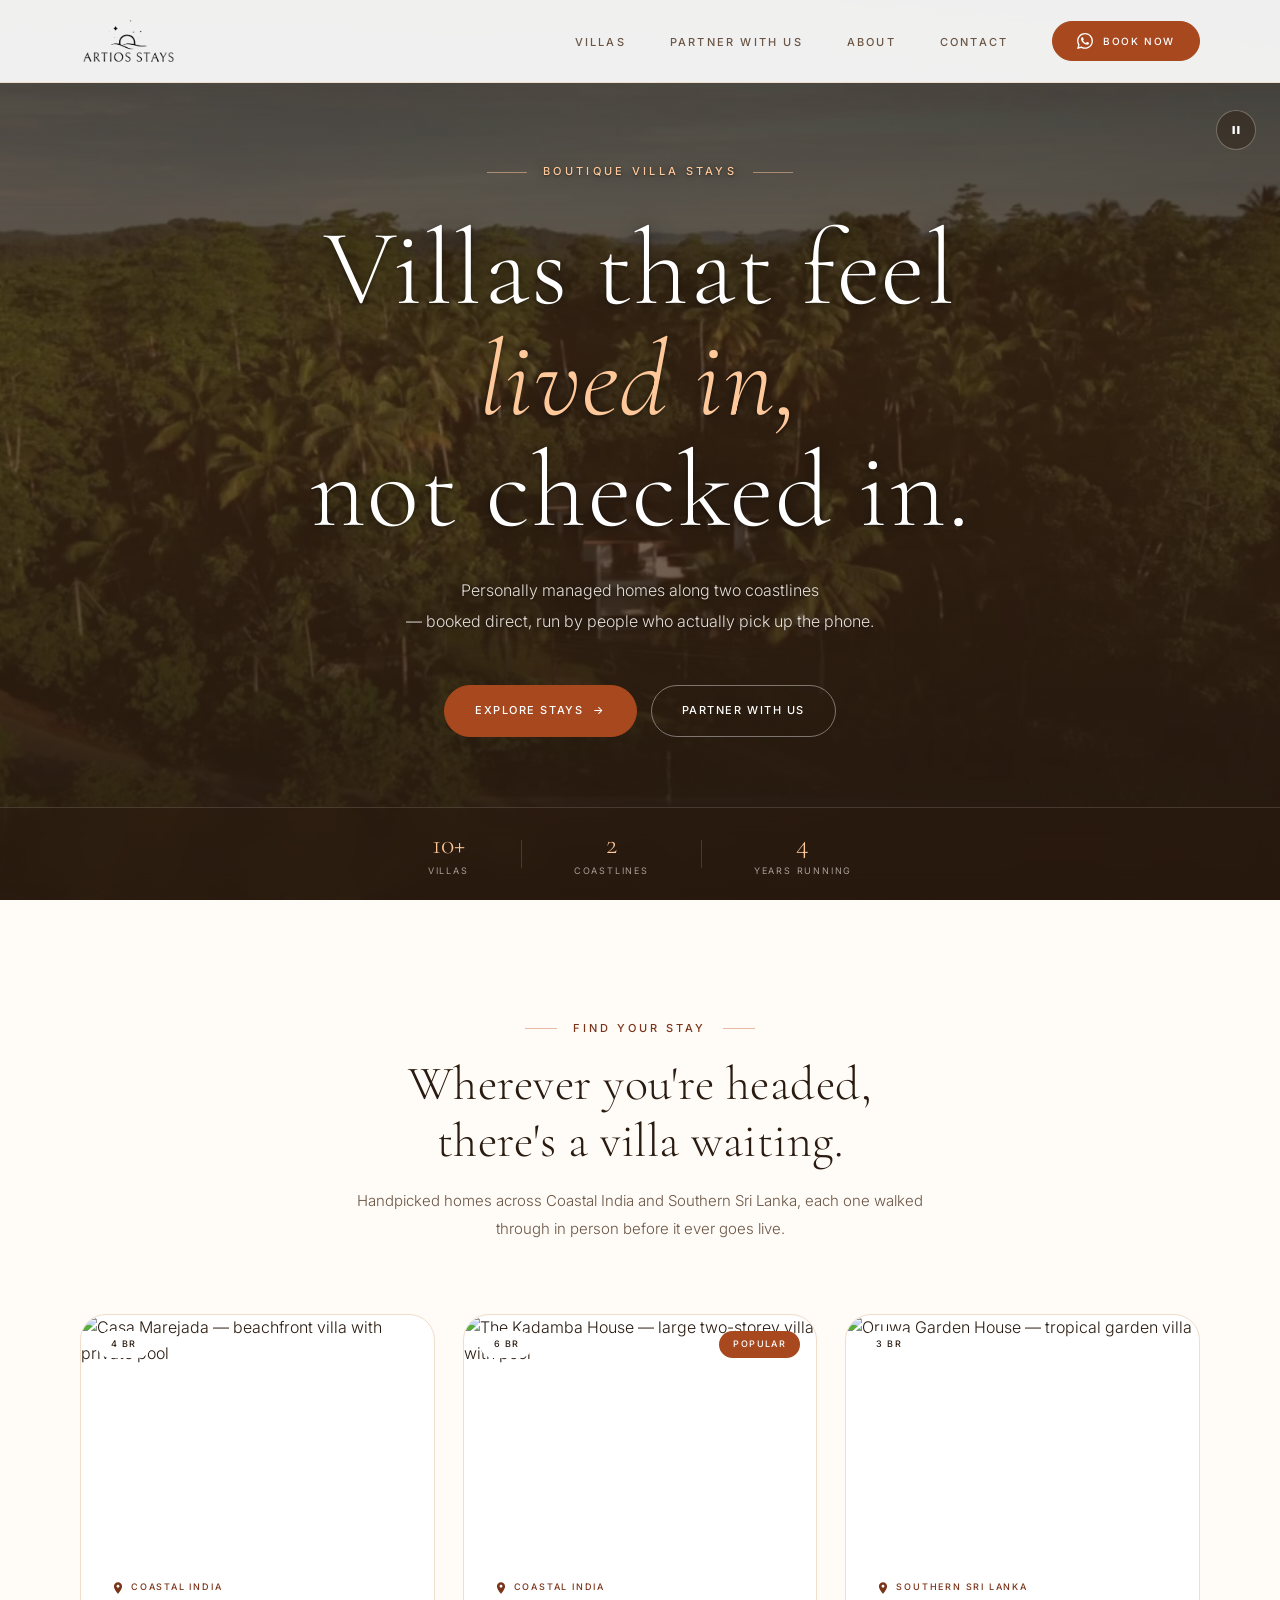
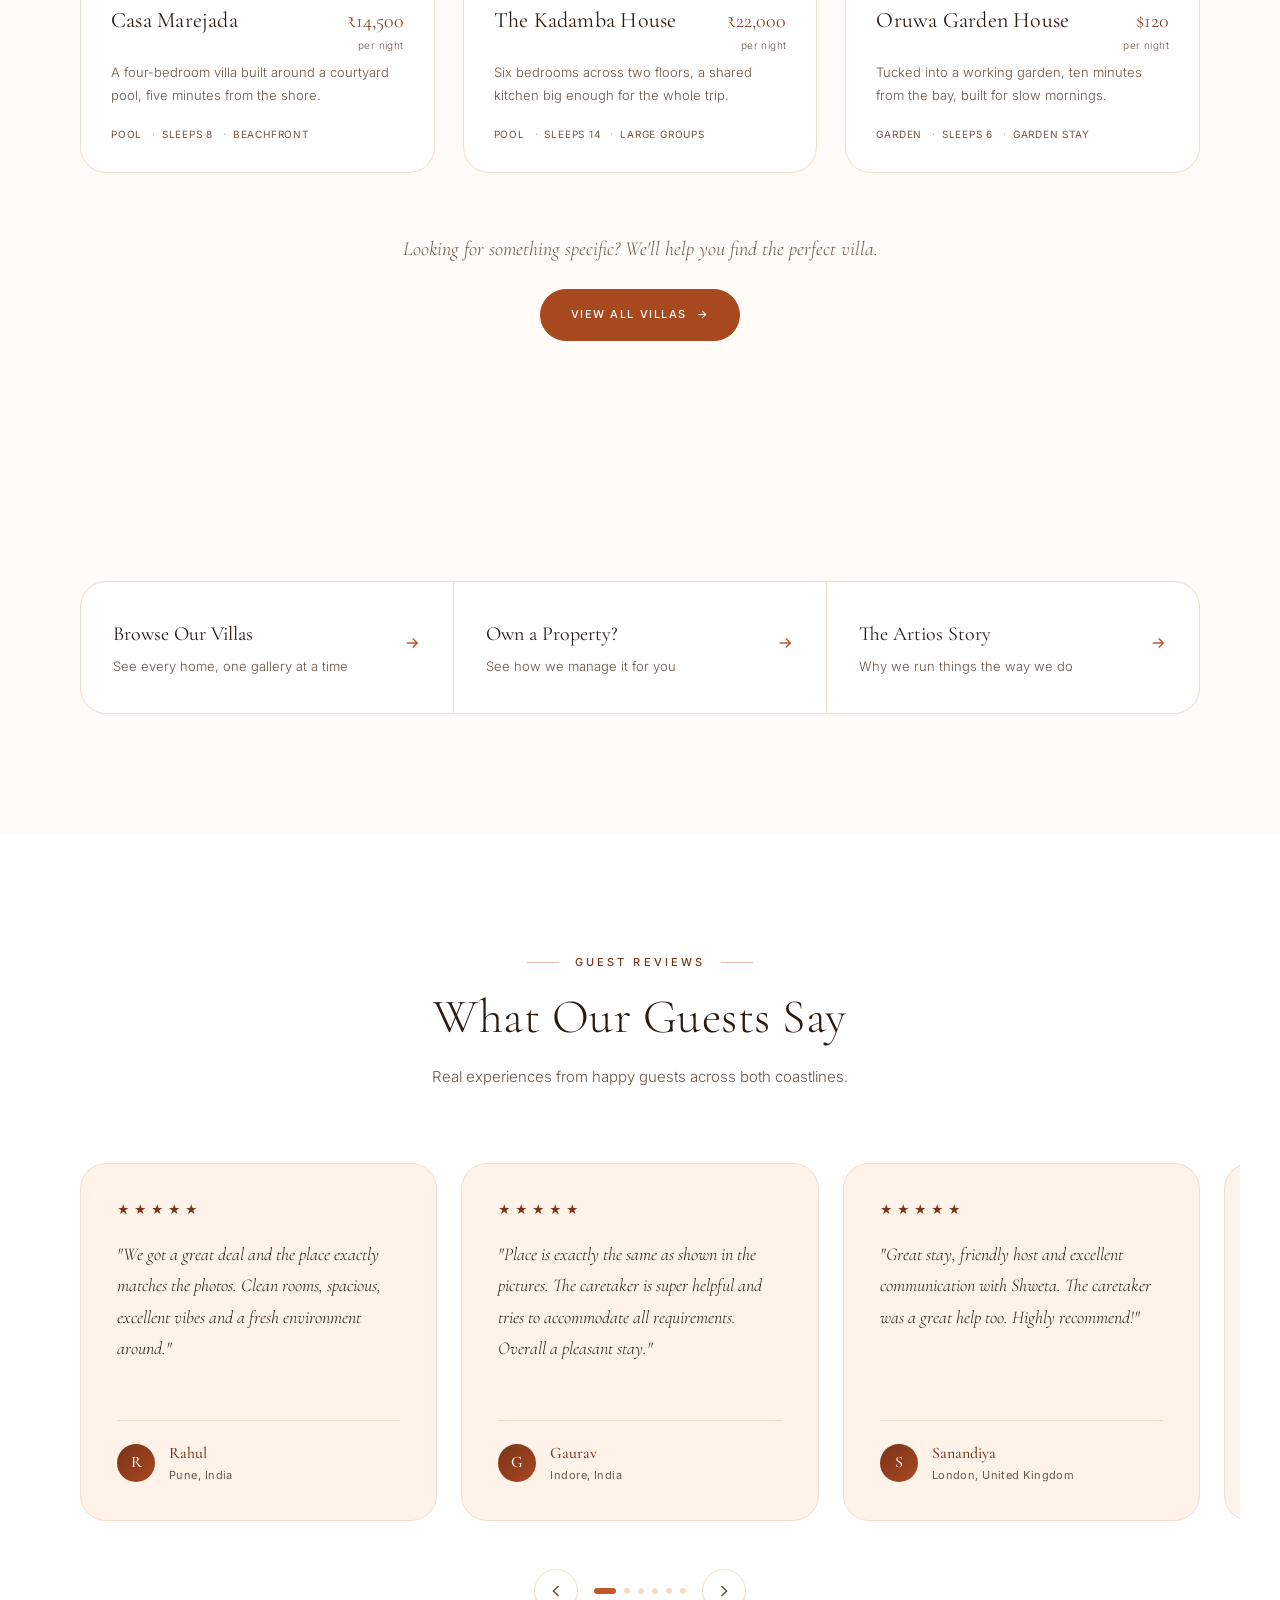
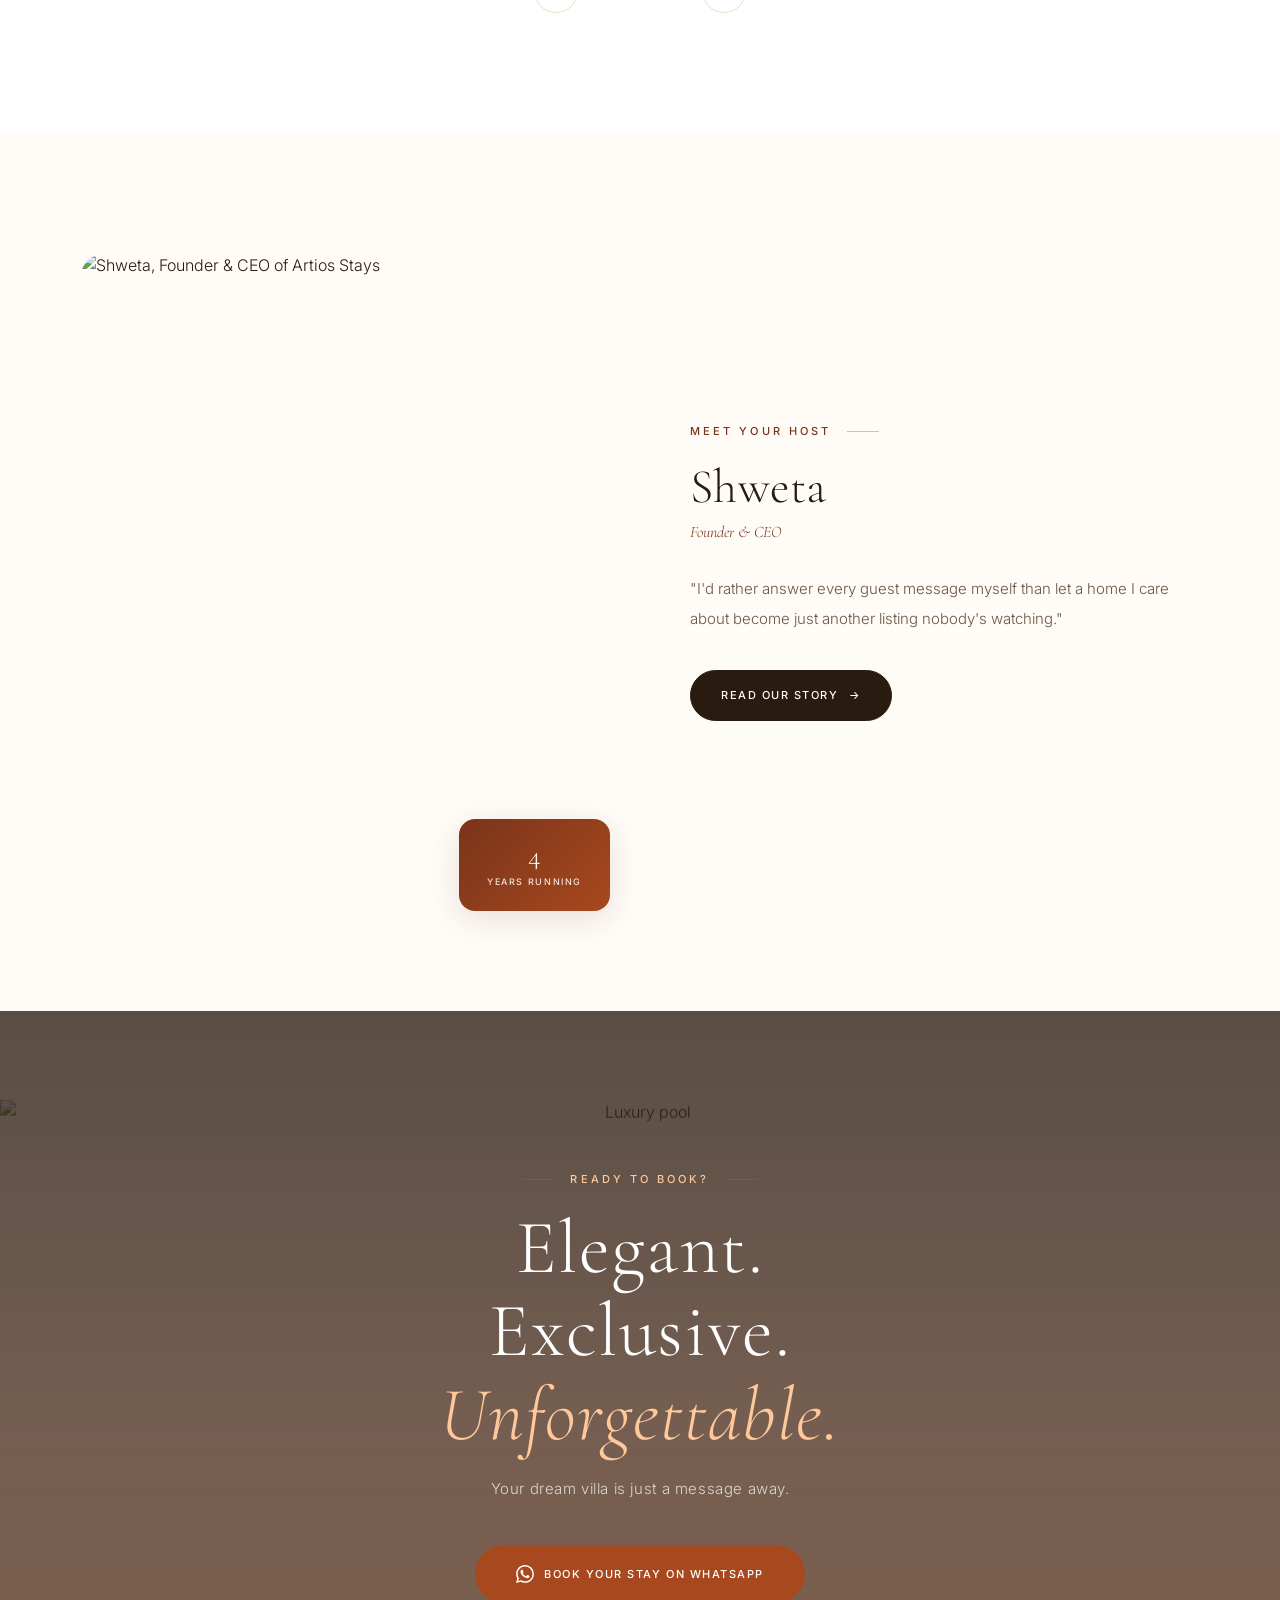
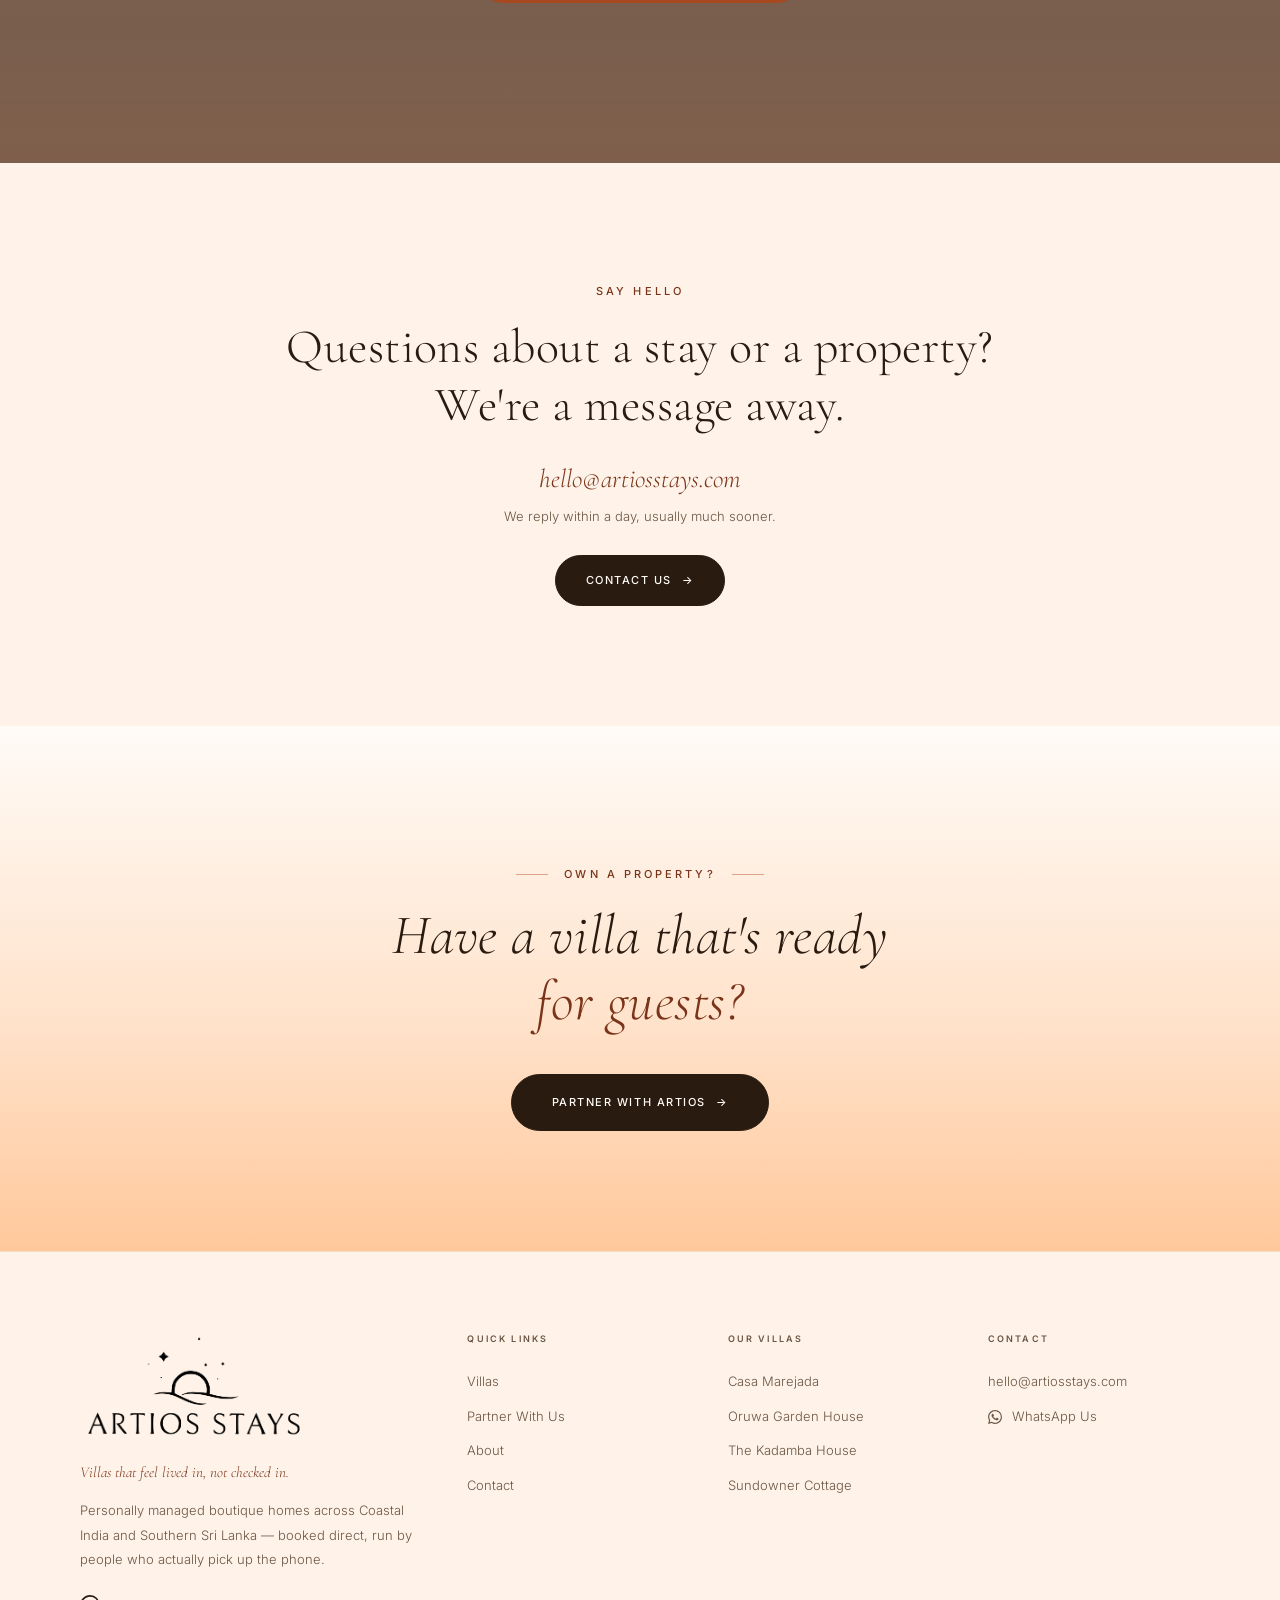
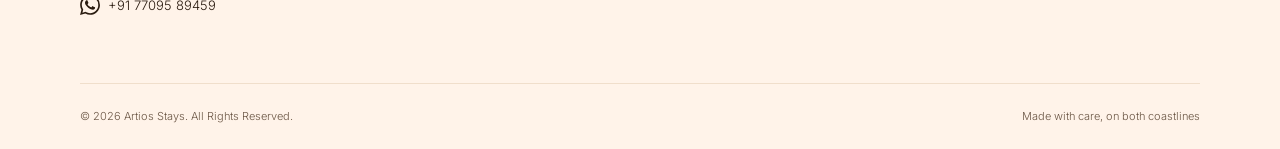
==== index.html @ 50e52c14 "Switch to white / pastel-orange light-mode theme - Full palette inversion: white/cream body, pastel-" ====
<!DOCTYPE html>
<html lang="en">
<head>
  <meta charset="UTF-8" />
  <meta name="viewport" content="width=device-width, initial-scale=1.0" />
  <title>Artios Stays — Boutique Villas Across Two Coastlines</title>
  <meta name="description" content="Villas that feel lived in, not checked in. Personally managed boutique homes across Coastal India and Southern Sri Lanka — booked direct, run by people who actually pick up the phone." />
  <meta property="og:title" content="Artios Stays — Boutique Villas Across Two Coastlines" />
  <meta property="og:description" content="Personally managed homes along two coastlines — booked direct, run by people who actually pick up the phone." />
  <meta property="og:image" content="https://images.unsplash.com/photo-1596178067639-5c6e68aea6dc?w=1200&q=80" />
  <link rel="preconnect" href="https://fonts.googleapis.com" />
  <link rel="preconnect" href="https://fonts.gstatic.com" crossorigin />
  <link href="https://fonts.googleapis.com/css2?family=Cormorant+Garamond:ital,wght@0,300;0,400;0,500;0,600;1,300;1,400;1,500;1,600&family=Inter:wght@300;400;500;600&display=swap" rel="stylesheet" />
  <link rel="stylesheet" href="css/style.css" />
</head>
<body>

  <!-- ── Navigation ── -->
  <nav class="nav" id="navbar">
    <div class="nav__container">
      <a href="index.html" class="nav__logo">
        <img src="images/logo-black.png" alt="Artios Stays" class="nav__logo-img" />
      </a>
      <ul class="nav__links" id="navLinks">
        <li><a href="villas.html" class="nav__link">Villas</a></li>
        <li><a href="partner-with-us.html" class="nav__link">Partner With Us</a></li>
        <li><a href="about.html" class="nav__link">About</a></li>
        <li><a href="contact.html" class="nav__link">Contact</a></li>
        <li>
          <a href="https://wa.me/917709589459" target="_blank" rel="noopener" class="btn btn--gold nav__cta">
            <svg width="16" height="16" viewBox="0 0 24 24" fill="currentColor"><path d="M17.472 14.382c-.297-.149-1.758-.867-2.03-.967-.273-.099-.471-.148-.67.15-.197.297-.767.966-.94 1.164-.173.199-.347.223-.644.075-.297-.15-1.255-.463-2.39-1.475-.883-.788-1.48-1.761-1.653-2.059-.173-.297-.018-.458.13-.606.134-.133.298-.347.446-.52.149-.174.198-.298.298-.497.099-.198.05-.371-.025-.52-.075-.149-.669-1.612-.916-2.207-.242-.579-.487-.5-.669-.51-.173-.008-.371-.01-.57-.01-.198 0-.52.074-.792.372-.272.297-1.04 1.016-1.04 2.479 0 1.462 1.065 2.875 1.213 3.074.149.198 2.096 3.2 5.077 4.487.709.306 1.262.489 1.694.625.712.227 1.36.195 1.871.118.571-.085 1.758-.719 2.006-1.413.248-.694.248-1.289.173-1.413-.074-.124-.272-.198-.57-.347m-5.421 7.403h-.004a9.87 9.87 0 01-5.031-1.378l-.361-.214-3.741.982.998-3.648-.235-.374a9.86 9.86 0 01-1.51-5.26c.001-5.45 4.436-9.884 9.888-9.884 2.64 0 5.122 1.03 6.988 2.898a9.825 9.825 0 012.893 6.994c-.003 5.45-4.437 9.884-9.885 9.884m8.413-18.297A11.815 11.815 0 0012.05 0C5.495 0 .16 5.335.157 11.892c0 2.096.547 4.142 1.588 5.945L.057 24l6.305-1.654a11.882 11.882 0 005.683 1.448h.005c6.554 0 11.89-5.335 11.893-11.893a11.821 11.821 0 00-3.48-8.413z"/></svg>
            Book Now
          </a>
        </li>
      </ul>
      <button class="nav__hamburger" id="hamburger" aria-label="Toggle menu">
        <span></span><span></span><span></span>
      </button>
    </div>
  </nav>

  <main>
  <!-- ── Hero ── -->
  <section class="hero" id="hero">
    <div class="hero__bg">
      <video class="hero__video" autoplay muted loop playsinline poster="images/hero-poster.jpg" aria-hidden="true">
        <source src="videos/hero-pool.mp4" type="video/mp4" />
      </video>
      <img src="images/hero-poster.jpg" alt="Aerial drone view of an Artios-managed villa nestled in tropical forest" class="hero__img" />
      <div class="hero__overlay"></div>
      <button class="hero__video-toggle" id="heroVideoToggle" type="button" aria-pressed="false" aria-label="Pause background video">
        <svg class="hero__video-toggle-icon hero__video-toggle-icon--pause" width="14" height="14" viewBox="0 0 24 24" fill="currentColor"><rect x="6" y="5" width="4" height="14" rx="1"/><rect x="14" y="5" width="4" height="14" rx="1"/></svg>
        <svg class="hero__video-toggle-icon hero__video-toggle-icon--play" width="14" height="14" viewBox="0 0 24 24" fill="currentColor"><path d="M8 5v14l11-7z"/></svg>
      </button>
    </div>
    <div class="hero__content">
      <p class="hero__eyebrow">Boutique Villa Stays</p>
      <h1 class="hero__title">Villas that feel <em>lived in,</em><br />not checked in.</h1>
      <p class="hero__subtitle">Personally managed homes along two coastlines<br class="desktop-only" /> — booked direct, run by people who actually pick up the phone.</p>
      <div class="hero__actions">
        <a href="villas.html" class="btn btn--gold">Explore Stays <span class="btn__arrow">→</span></a>
        <a href="partner-with-us.html" class="btn btn--outline-white">Partner With Us</a>
      </div>
    </div>
    <div class="hero__stats">
      <div class="hero__stat">
        <span class="hero__stat-num">10+</span>
        <span class="hero__stat-label">Villas</span>
      </div>
      <div class="hero__stat-divider"></div>
      <div class="hero__stat">
        <span class="hero__stat-num">2</span>
        <span class="hero__stat-label">Coastlines</span>
      </div>
      <div class="hero__stat-divider"></div>
      <div class="hero__stat">
        <span class="hero__stat-num">4</span>
        <span class="hero__stat-label">Years Running</span>
      </div>
    </div>
  </section>

  <!-- ── Find Your Stay ── -->
  <section class="section properties section--light" id="villas">
    <div class="container">
      <div class="section__header" data-animate>
        <p class="section__eyebrow">Find Your Stay</p>
        <h2 class="section__title">Wherever you're headed, there's a villa waiting.</h2>
        <p class="section__subtitle">Handpicked homes across Coastal India and Southern Sri Lanka, each one walked through in person before it ever goes live.</p>
      </div>
      <div class="properties__grid">

        <article class="property-card" data-animate>
          <div class="property-card__media">
            <img src="https://images.unsplash.com/photo-1596178067639-5c6e68aea6dc?w=800&q=80&auto=format" alt="Casa Marejada — beachfront villa with private pool" class="property-card__img" loading="lazy" />
            <div class="property-card__badge">4 BR</div>
            <div class="property-card__overlay">
              <a href="https://wa.me/917709589459?text=Hi%2C%20I'm%20interested%20in%20Casa%20Marejada" target="_blank" rel="noopener" class="btn btn--gold">Enquire Now</a>
            </div>
          </div>
          <div class="property-card__body">
            <div class="property-card__location">
              <svg width="14" height="14" viewBox="0 0 24 24" fill="currentColor"><path d="M12 2C8.13 2 5 5.13 5 9c0 5.25 7 13 7 13s7-7.75 7-13c0-3.87-3.13-7-7-7zm0 9.5c-1.38 0-2.5-1.12-2.5-2.5s1.12-2.5 2.5-2.5 2.5 1.12 2.5 2.5-1.12 2.5-2.5 2.5z"/></svg>
              Coastal India
            </div>
            <div class="property-card__top">
              <h3 class="property-card__name">Casa Marejada</h3>
              <div class="property-card__price">
                <span class="property-card__price-num">₹14,500</span>
                <span class="property-card__price-unit">per night</span>
              </div>
            </div>
            <p class="property-card__desc">A four-bedroom villa built around a courtyard pool, five minutes from the shore.</p>
            <div class="property-card__amenities">
              <span class="amenity">Pool</span>
              <span class="amenity">Sleeps 8</span>
              <span class="amenity">Beachfront</span>
            </div>
          </div>
        </article>

        <article class="property-card property-card--featured" data-animate data-delay="150">
          <div class="property-card__media">
            <img src="https://images.unsplash.com/photo-1760067537255-64d36262cb0a?w=800&q=80&auto=format" alt="The Kadamba House — large two-storey villa with pool" class="property-card__img" loading="lazy" />
            <div class="property-card__badge">6 BR</div>
            <div class="property-card__tag">Popular</div>
            <div class="property-card__overlay">
              <a href="https://wa.me/917709589459?text=Hi%2C%20I'm%20interested%20in%20The%20Kadamba%20House" target="_blank" rel="noopener" class="btn btn--gold">Enquire Now</a>
            </div>
          </div>
          <div class="property-card__body">
            <div class="property-card__location">
              <svg width="14" height="14" viewBox="0 0 24 24" fill="currentColor"><path d="M12 2C8.13 2 5 5.13 5 9c0 5.25 7 13 7 13s7-7.75 7-13c0-3.87-3.13-7-7-7zm0 9.5c-1.38 0-2.5-1.12-2.5-2.5s1.12-2.5 2.5-2.5 2.5 1.12 2.5 2.5-1.12 2.5-2.5 2.5z"/></svg>
              Coastal India
            </div>
            <div class="property-card__top">
              <h3 class="property-card__name">The Kadamba House</h3>
              <div class="property-card__price">
                <span class="property-card__price-num">₹22,000</span>
                <span class="property-card__price-unit">per night</span>
              </div>
            </div>
            <p class="property-card__desc">Six bedrooms across two floors, a shared kitchen big enough for the whole trip.</p>
            <div class="property-card__amenities">
              <span class="amenity">Pool</span>
              <span class="amenity">Sleeps 14</span>
              <span class="amenity">Large Groups</span>
            </div>
          </div>
        </article>

        <article class="property-card" data-animate data-delay="300">
          <div class="property-card__media">
            <img src="https://images.unsplash.com/photo-1722480419960-39017e2087a6?w=800&q=80&auto=format" alt="Oruwa Garden House — tropical garden villa" class="property-card__img" loading="lazy" />
            <div class="property-card__badge">3 BR</div>
            <div class="property-card__overlay">
              <a href="https://wa.me/917709589459?text=Hi%2C%20I'm%20interested%20in%20Oruwa%20Garden%20House" target="_blank" rel="noopener" class="btn btn--gold">Enquire Now</a>
            </div>
          </div>
          <div class="property-card__body">
            <div class="property-card__location">
              <svg width="14" height="14" viewBox="0 0 24 24" fill="currentColor"><path d="M12 2C8.13 2 5 5.13 5 9c0 5.25 7 13 7 13s7-7.75 7-13c0-3.87-3.13-7-7-7zm0 9.5c-1.38 0-2.5-1.12-2.5-2.5s1.12-2.5 2.5-2.5 2.5 1.12 2.5 2.5-1.12 2.5-2.5 2.5z"/></svg>
              Southern Sri Lanka
            </div>
            <div class="property-card__top">
              <h3 class="property-card__name">Oruwa Garden House</h3>
              <div class="property-card__price">
                <span class="property-card__price-num">$120</span>
                <span class="property-card__price-unit">per night</span>
              </div>
            </div>
            <p class="property-card__desc">Tucked into a working garden, ten minutes from the bay, built for slow mornings.</p>
            <div class="property-card__amenities">
              <span class="amenity">Garden</span>
              <span class="amenity">Sleeps 6</span>
              <span class="amenity">Garden Stay</span>
            </div>
          </div>
        </article>

      </div>
      <div class="properties__cta" data-animate>
        <p>Looking for something specific? We'll help you find the perfect villa.</p>
        <a href="villas.html" class="btn btn--gold">View All Villas <span class="btn__arrow">→</span></a>
      </div>
    </div>
  </section>

  <!-- ── Quick links ── -->
  <section class="section quicklinks">
    <div class="container">
      <div class="quicklinks__grid" data-stagger>
        <a href="villas.html" class="quicklink-card">
          <div>
            <div class="quicklink-card__title">Browse Our Villas</div>
            <div class="quicklink-card__desc">See every home, one gallery at a time</div>
          </div>
          <span class="quicklink-card__arrow">
            <svg width="18" height="18" viewBox="0 0 24 24" fill="none" stroke="currentColor" stroke-width="2"><path d="M5 12h14M13 6l6 6-6 6"/></svg>
          </span>
        </a>
        <a href="partner-with-us.html" class="quicklink-card">
          <div>
            <div class="quicklink-card__title">Own a Property?</div>
            <div class="quicklink-card__desc">See how we manage it for you</div>
          </div>
          <span class="quicklink-card__arrow">
            <svg width="18" height="18" viewBox="0 0 24 24" fill="none" stroke="currentColor" stroke-width="2"><path d="M5 12h14M13 6l6 6-6 6"/></svg>
          </span>
        </a>
        <a href="about.html" class="quicklink-card">
          <div>
            <div class="quicklink-card__title">The Artios Story</div>
            <div class="quicklink-card__desc">Why we run things the way we do</div>
          </div>
          <span class="quicklink-card__arrow">
            <svg width="18" height="18" viewBox="0 0 24 24" fill="none" stroke="currentColor" stroke-width="2"><path d="M5 12h14M13 6l6 6-6 6"/></svg>
          </span>
        </a>
      </div>
    </div>
  </section>

  <!-- ── Testimonials ── -->
  <section class="section testimonials" id="testimonials">
    <div class="container">
      <div class="section__header" data-animate>
        <p class="section__eyebrow">Guest Reviews</p>
        <h2 class="section__title">What Our Guests Say</h2>
        <p class="section__subtitle">Real experiences from happy guests across both coastlines.</p>
      </div>
      <div class="testimonials__track-wrapper">
        <div class="testimonials__track" id="testimonialTrack">

          <div class="testimonial-card">
            <div class="testimonial-card__stars">★★★★★</div>
            <blockquote class="testimonial-card__quote">"We got a great deal and the place exactly matches the photos. Clean rooms, spacious, excellent vibes and a fresh environment around."</blockquote>
            <div class="testimonial-card__author">
              <div class="testimonial-card__avatar">R</div>
              <div>
                <div class="testimonial-card__name">Rahul</div>
                <div class="testimonial-card__location">Pune, India</div>
              </div>
            </div>
          </div>

          <div class="testimonial-card">
            <div class="testimonial-card__stars">★★★★★</div>
            <blockquote class="testimonial-card__quote">"Place is exactly the same as shown in the pictures. The caretaker is super helpful and tries to accommodate all requirements. Overall a pleasant stay."</blockquote>
            <div class="testimonial-card__author">
              <div class="testimonial-card__avatar">G</div>
              <div>
                <div class="testimonial-card__name">Gaurav</div>
                <div class="testimonial-card__location">Indore, India</div>
              </div>
            </div>
          </div>

          <div class="testimonial-card">
            <div class="testimonial-card__stars">★★★★★</div>
            <blockquote class="testimonial-card__quote">"Great stay, friendly host and excellent communication with Shweta. The caretaker was a great help too. Highly recommend!"</blockquote>
            <div class="testimonial-card__author">
              <div class="testimonial-card__avatar">S</div>
              <div>
                <div class="testimonial-card__name">Sanandiya</div>
                <div class="testimonial-card__location">London, United Kingdom</div>
              </div>
            </div>
          </div>

          <div class="testimonial-card">
            <div class="testimonial-card__stars">★★★★★</div>
            <blockquote class="testimonial-card__quote">"Beautiful property with lovely local vibes and colours. Would definitely recommend for someone wanting to relax near the coast."</blockquote>
            <div class="testimonial-card__author">
              <div class="testimonial-card__avatar">R</div>
              <div>
                <div class="testimonial-card__name">Rishit</div>
                <div class="testimonial-card__location">Mumbai, India</div>
              </div>
            </div>
          </div>

          <div class="testimonial-card">
            <div class="testimonial-card__stars">★★★★★</div>
            <blockquote class="testimonial-card__quote">"Had a great stay at the villa — well maintained, easy check-in. The team was amazing, always ready to help and constantly checked if we needed anything. Would love to visit again!"</blockquote>
            <div class="testimonial-card__author">
              <div class="testimonial-card__avatar">S</div>
              <div>
                <div class="testimonial-card__name">Sarveshmurthy</div>
                <div class="testimonial-card__location">Hyderabad, India</div>
              </div>
            </div>
          </div>

          <div class="testimonial-card">
            <div class="testimonial-card__stars">★★★★★</div>
            <blockquote class="testimonial-card__quote">"The place was really good — having a private pool is amazing. The rooms are nice and cozy. Really enjoyed the stay overall."</blockquote>
            <div class="testimonial-card__author">
              <div class="testimonial-card__avatar">C</div>
              <div>
                <div class="testimonial-card__name">Chaitanya</div>
                <div class="testimonial-card__location">Bangalore, India</div>
              </div>
            </div>
          </div>

          <div class="testimonial-card">
            <div class="testimonial-card__stars">★★★★★</div>
            <blockquote class="testimonial-card__quote">"Peaceful stay at a really great location. The villa was clean, well-appointed and the team was very responsive throughout."</blockquote>
            <div class="testimonial-card__author">
              <div class="testimonial-card__avatar">P</div>
              <div>
                <div class="testimonial-card__name">Prajakta</div>
                <div class="testimonial-card__location">Delhi, India</div>
              </div>
            </div>
          </div>

          <div class="testimonial-card">
            <div class="testimonial-card__stars">★★★★★</div>
            <blockquote class="testimonial-card__quote">"Great place! Exactly as described. The host was responsive and the property was immaculate. Truly a wonderful stay."</blockquote>
            <div class="testimonial-card__author">
              <div class="testimonial-card__avatar">S</div>
              <div>
                <div class="testimonial-card__name">Shubham</div>
                <div class="testimonial-card__location">Delhi, India</div>
              </div>
            </div>
          </div>

        </div>
      </div>
      <div class="testimonials__controls">
        <button class="testimonials__btn" id="prevBtn" aria-label="Previous">
          <svg width="20" height="20" viewBox="0 0 24 24" fill="none" stroke="currentColor" stroke-width="2"><path d="M15 18l-6-6 6-6"/></svg>
        </button>
        <div class="testimonials__dots" id="testimonialDots"></div>
        <button class="testimonials__btn" id="nextBtn" aria-label="Next">
          <svg width="20" height="20" viewBox="0 0 24 24" fill="none" stroke="currentColor" stroke-width="2"><path d="M9 18l6-6-6-6"/></svg>
        </button>
      </div>
    </div>
  </section>

  <!-- ── Host teaser ── -->
  <section class="section host section--light" id="host">
    <div class="container">
      <div class="host__grid">
        <div class="host__image-wrap" data-animate>
          <div class="host__image-frame">
            <img src="https://images.unsplash.com/photo-1580489944761-15a19d654956?w=600&q=80&auto=format" alt="Shweta, Founder & CEO of Artios Stays" class="host__image" loading="lazy" />
          </div>
          <div class="host__badge">
            <span class="host__badge-num">4</span>
            <span class="host__badge-text">Years Running</span>
          </div>
        </div>
        <div class="host__content" data-animate data-delay="200">
          <p class="section__eyebrow">Meet Your Host</p>
          <h2 class="section__title">Shweta</h2>
          <p class="host__role">Founder &amp; CEO</p>
          <p class="host__bio">"I'd rather answer every guest message myself than let a home I care about become just another listing nobody's watching."</p>
          <a href="about.html" class="btn btn--dark">Read Our Story <span class="btn__arrow">→</span></a>
        </div>
      </div>
    </div>
  </section>

  <!-- ── CTA Banner ── -->
  <section class="cta-banner">
    <div class="cta-banner__bg">
      <img src="https://images.unsplash.com/photo-1520250497591-112f2f40a3f4?w=1920&q=80&auto=format" alt="Luxury pool" class="cta-banner__img" loading="lazy" />
      <div class="cta-banner__overlay"></div>
    </div>
    <div class="cta-banner__content">
      <p class="section__eyebrow">Ready to Book?</p>
      <h2 class="cta-banner__title">Elegant. Exclusive.<br /><em>Unforgettable.</em></h2>
      <p class="cta-banner__subtitle">Your dream villa is just a message away.</p>
      <a href="https://wa.me/917709589459" target="_blank" rel="noopener" class="btn btn--gold btn--lg">
        <svg width="18" height="18" viewBox="0 0 24 24" fill="currentColor"><path d="M17.472 14.382c-.297-.149-1.758-.867-2.03-.967-.273-.099-.471-.148-.67.15-.197.297-.767.966-.94 1.164-.173.199-.347.223-.644.075-.297-.15-1.255-.463-2.39-1.475-.883-.788-1.48-1.761-1.653-2.059-.173-.297-.018-.458.13-.606.134-.133.298-.347.446-.52.149-.174.198-.298.298-.497.099-.198.05-.371-.025-.52-.075-.149-.669-1.612-.916-2.207-.242-.579-.487-.5-.669-.51-.173-.008-.371-.01-.57-.01-.198 0-.52.074-.792.372-.272.297-1.04 1.016-1.04 2.479 0 1.462 1.065 2.875 1.213 3.074.149.198 2.096 3.2 5.077 4.487.709.306 1.262.489 1.694.625.712.227 1.36.195 1.871.118.571-.085 1.758-.719 2.006-1.413.248-.694.248-1.289.173-1.413-.074-.124-.272-.198-.57-.347m-5.421 7.403h-.004a9.87 9.87 0 01-5.031-1.378l-.361-.214-3.741.982.998-3.648-.235-.374a9.86 9.86 0 01-1.51-5.26c.001-5.45 4.436-9.884 9.888-9.884 2.64 0 5.122 1.03 6.988 2.898a9.825 9.825 0 012.893 6.994c-.003 5.45-4.437 9.884-9.885 9.884m8.413-18.297A11.815 11.815 0 0012.05 0C5.495 0 .16 5.335.157 11.892c0 2.096.547 4.142 1.588 5.945L.057 24l6.305-1.654a11.882 11.882 0 005.683 1.448h.005c6.554 0 11.89-5.335 11.893-11.893a11.821 11.821 0 00-3.48-8.413z"/></svg>
        Book Your Stay on WhatsApp
      </a>
    </div>
  </section>

  <!-- ── Say Hello ── -->
  <section class="section say-hello section--light">
    <div class="container">
      <p class="section__eyebrow">Say Hello</p>
      <h2 class="section__title">Questions about a stay or a property?<br />We're a message away.</h2>
      <a href="mailto:hello@artiosstays.com" class="say-hello__email">hello@artiosstays.com</a>
      <p class="say-hello__note">We reply within a day, usually much sooner.</p>
      <a href="contact.html" class="btn btn--dark">Contact Us <span class="btn__arrow">→</span></a>
    </div>
  </section>

  <!-- ── Partner CTA ── -->
  <section class="cta-gradient">
    <div class="cta-gradient__content">
      <p class="section__eyebrow">Own a Property?</p>
      <h2 class="cta-gradient__title">Have a villa that's ready<br /><em>for guests?</em></h2>
      <a href="partner-with-us.html" class="btn btn--dark btn--lg">Partner with Artios <span class="btn__arrow">→</span></a>
    </div>
  </section>
  </main>

  <!-- ── Footer ── -->
  <footer class="footer">
    <div class="container">
      <div class="footer__grid">
        <div class="footer__brand">
          <div class="footer__logo">
            <img src="images/logo-black.png" alt="Artios Stays" class="footer__logo-img" />
          </div>
          <p class="footer__tagline">Villas that feel lived in, not checked in.</p>
          <p class="footer__desc">Personally managed boutique homes across Coastal India and Southern Sri Lanka — booked direct, run by people who actually pick up the phone.</p>
          <a href="https://wa.me/917709589459" target="_blank" rel="noopener" class="footer__whatsapp">
            <svg width="20" height="20" viewBox="0 0 24 24" fill="currentColor"><path d="M17.472 14.382c-.297-.149-1.758-.867-2.03-.967-.273-.099-.471-.148-.67.15-.197.297-.767.966-.94 1.164-.173.199-.347.223-.644.075-.297-.15-1.255-.463-2.39-1.475-.883-.788-1.48-1.761-1.653-2.059-.173-.297-.018-.458.13-.606.134-.133.298-.347.446-.52.149-.174.198-.298.298-.497.099-.198.05-.371-.025-.52-.075-.149-.669-1.612-.916-2.207-.242-.579-.487-.5-.669-.51-.173-.008-.371-.01-.57-.01-.198 0-.52.074-.792.372-.272.297-1.04 1.016-1.04 2.479 0 1.462 1.065 2.875 1.213 3.074.149.198 2.096 3.2 5.077 4.487.709.306 1.262.489 1.694.625.712.227 1.36.195 1.871.118.571-.085 1.758-.719 2.006-1.413.248-.694.248-1.289.173-1.413-.074-.124-.272-.198-.57-.347m-5.421 7.403h-.004a9.87 9.87 0 01-5.031-1.378l-.361-.214-3.741.982.998-3.648-.235-.374a9.86 9.86 0 01-1.51-5.26c.001-5.45 4.436-9.884 9.888-9.884 2.64 0 5.122 1.03 6.988 2.898a9.825 9.825 0 012.893 6.994c-.003 5.45-4.437 9.884-9.885 9.884m8.413-18.297A11.815 11.815 0 0012.05 0C5.495 0 .16 5.335.157 11.892c0 2.096.547 4.142 1.588 5.945L.057 24l6.305-1.654a11.882 11.882 0 005.683 1.448h.005c6.554 0 11.89-5.335 11.893-11.893a11.821 11.821 0 00-3.48-8.413z"/></svg>
            +91 77095 89459
          </a>
        </div>
        <div class="footer__col">
          <h3 class="footer__heading">Quick Links</h3>
          <ul class="footer__links">
            <li><a href="villas.html">Villas</a></li>
            <li><a href="partner-with-us.html">Partner With Us</a></li>
            <li><a href="about.html">About</a></li>
            <li><a href="contact.html">Contact</a></li>
          </ul>
        </div>
        <div class="footer__col">
          <h3 class="footer__heading">Our Villas</h3>
          <ul class="footer__links">
            <li><a href="https://wa.me/917709589459?text=Casa%20Marejada%20enquiry" target="_blank" rel="noopener">Casa Marejada</a></li>
            <li><a href="https://wa.me/917709589459?text=Oruwa%20Garden%20House%20enquiry" target="_blank" rel="noopener">Oruwa Garden House</a></li>
            <li><a href="https://wa.me/917709589459?text=The%20Kadamba%20House%20enquiry" target="_blank" rel="noopener">The Kadamba House</a></li>
            <li><a href="https://wa.me/917709589459?text=Sundowner%20Cottage%20enquiry" target="_blank" rel="noopener">Sundowner Cottage</a></li>
          </ul>
        </div>
        <div class="footer__col">
          <h3 class="footer__heading">Contact</h3>
          <ul class="footer__links">
            <li><a href="mailto:hello@artiosstays.com">hello@artiosstays.com</a></li>
            <li>
              <a href="https://wa.me/917709589459" target="_blank" rel="noopener">
                <svg width="14" height="14" viewBox="0 0 24 24" fill="currentColor" style="vertical-align:middle;margin-right:6px"><path d="M17.472 14.382c-.297-.149-1.758-.867-2.03-.967-.273-.099-.471-.148-.67.15-.197.297-.767.966-.94 1.164-.173.199-.347.223-.644.075-.297-.15-1.255-.463-2.39-1.475-.883-.788-1.48-1.761-1.653-2.059-.173-.297-.018-.458.13-.606.134-.133.298-.347.446-.52.149-.174.198-.298.298-.497.099-.198.05-.371-.025-.52-.075-.149-.669-1.612-.916-2.207-.242-.579-.487-.5-.669-.51-.173-.008-.371-.01-.57-.01-.198 0-.52.074-.792.372-.272.297-1.04 1.016-1.04 2.479 0 1.462 1.065 2.875 1.213 3.074.149.198 2.096 3.2 5.077 4.487.709.306 1.262.489 1.694.625.712.227 1.36.195 1.871.118.571-.085 1.758-.719 2.006-1.413.248-.694.248-1.289.173-1.413-.074-.124-.272-.198-.57-.347m-5.421 7.403h-.004a9.87 9.87 0 01-5.031-1.378l-.361-.214-3.741.982.998-3.648-.235-.374a9.86 9.86 0 01-1.51-5.26c.001-5.45 4.436-9.884 9.888-9.884 2.64 0 5.122 1.03 6.988 2.898a9.825 9.825 0 012.893 6.994c-.003 5.45-4.437 9.884-9.885 9.884m8.413-18.297A11.815 11.815 0 0012.05 0C5.495 0 .16 5.335.157 11.892c0 2.096.547 4.142 1.588 5.945L.057 24l6.305-1.654a11.882 11.882 0 005.683 1.448h.005c6.554 0 11.89-5.335 11.893-11.893a11.821 11.821 0 00-3.48-8.413z"/></svg>
                WhatsApp Us
              </a>
            </li>
          </ul>
        </div>
      </div>
      <div class="footer__bottom">
        <p>&copy; 2026 Artios Stays. All Rights Reserved.</p>
        <p>Made with care, on both coastlines</p>
      </div>
    </div>
  </footer>

  <script src="js/main.js"></script>
</body>
</html>
---- css/style.css ----
/* ─────────────────────────────────────────
   Artios Stays — Stylesheet
   White / pastel-orange, light-mode palette.
   ───────────────────────────────────────── */

/* ── Tokens ── */
:root {
  /* Core palette — white body, pastel-orange accents, warm-brown text.
     Photo/video heroes (.hero, .cta-banner, .page-hero) are the one
     deliberate exception: they keep a dark scrim over the image for text
     legibility, same as almost every light-mode site with a photo hero. */
  --black:        #2A1B10;
  --dark-2:       #3A2818;
  --dark-3:       #4A3524;
  --terracotta:       #C1592E;
  --terracotta-light: #E0885A;
  --terracotta-deep:  #7A3419;
  --terracotta-pale:  #FFE3CC;
  /* Accessible solid-fill orange: white text at 4.5:1+ against this, unlike
     --terracotta (4.43:1, fails AA) or --terracotta-light (fails outright).
     Used for solid button backgrounds and as the gradient's light-end stop
     so white/cream text and icons stay compliant everywhere the gradient
     is used as a background. */
  --terracotta-mid:   #A8481F;
  --cream:        #FFFBF7;
  --cream-2:      #FFF3E9;
  --peach:        #F0C9A6;
  --pastel:       #FFC89B;
  --white:        #FFFFFF;

  --text-on-dark:       #FFF8F2;
  --text-on-dark-mid:   rgba(255,248,242,.62);
  --text-on-dark-light: rgba(255,248,242,.4);
  --text-on-dark-faint: rgba(255,248,242,.16);

  --text-on-light:      #2A1B10;
  --text-on-light-mid:  #6B5645;
  --text-on-light-light:#9C8570;

  --border-dark:  rgba(255,248,242,.14);
  --border-light: #F0DECB;

  --gradient-terracotta: linear-gradient(135deg, var(--terracotta-deep) 0%, var(--terracotta-mid) 100%);
  /* Soft pastel band — verified: dark --text-on-light stays 11:1+ against
     both ends, so full-bleed banners (stat band, benefits) can use this
     with dark text instead of the old deep-orange-with-white-text look. */
  --gradient-pastel: linear-gradient(135deg, var(--terracotta-pale) 0%, var(--pastel) 100%);
  --gradient-cta: linear-gradient(180deg, var(--cream) 0%, var(--terracotta-pale) 55%, var(--pastel) 100%);

  --font-serif: 'Cormorant Garamond', Georgia, 'Times New Roman', serif;
  --font-sans:  'Inter', system-ui, -apple-system, sans-serif;

  --shadow-sm:  0 1px 8px rgba(60,35,15,.08);
  --shadow-md:  0 8px 30px rgba(60,35,15,.12);
  --shadow-lg:  0 20px 60px rgba(60,35,15,.18);

  --radius-pill: 999px;
  --radius-card: 26px;
  --radius-card-sm: 16px;

  --transition: 0.4s cubic-bezier(0.4, 0, 0.2, 1);
}

/* ── Reset ── */
*, *::before, *::after { box-sizing: border-box; margin: 0; padding: 0; }
html { scroll-behavior: smooth; }
body {
  font-family: var(--font-sans);
  background: var(--white);
  color: var(--text-on-light);
  line-height: 1.6;
  font-weight: 300;
  -webkit-font-smoothing: antialiased;
}
img { display: block; max-width: 100%; height: auto; }
a { color: inherit; text-decoration: none; }
ul { list-style: none; }
button { cursor: pointer; border: none; background: none; font-family: inherit; }

/* ── Scroll Progress ── */
.scroll-progress {
  position: fixed;
  top: 0; left: 0;
  height: 2px;
  background: var(--gradient-terracotta);
  width: 0%;
  z-index: 200;
  pointer-events: none;
}

/* ── Layout ── */
.container {
  max-width: 1200px;
  margin: 0 auto;
  padding: 0 40px;
}
.section { padding: 120px 0; }
.section--light { background: var(--cream); color: var(--text-on-light); }
.section__header {
  text-align: center;
  max-width: 580px;
  margin: 0 auto 72px;
}

/* ── Eyebrow — light-mode default (most of the site); .section--on-dark
   overrides it back for the photo-hero exceptions (hero/cta-banner). ── */
.section__eyebrow {
  font-family: var(--font-sans);
  font-size: 11px;
  font-weight: 500;
  letter-spacing: 0.28em;
  text-transform: uppercase;
  color: var(--terracotta-deep);
  margin-bottom: 18px;
  display: flex;
  align-items: center;
  justify-content: center;
  gap: 16px;
}
.section__eyebrow::before,
.section__eyebrow::after {
  content: '';
  display: block;
  width: 32px;
  height: 1px;
  background: var(--terracotta);
  opacity: .4;
  flex-shrink: 0;
  transform: scaleX(0);
  transform-origin: center;
  transition: transform 0.65s cubic-bezier(0.4, 0, 0.2, 1) 0.35s;
}
[data-animate].visible .section__eyebrow::before,
[data-animate].visible .section__eyebrow::after {
  transform: scaleX(1);
}
.cta-banner .section__eyebrow::before,
.cta-banner .section__eyebrow::after,
.cta-gradient .section__eyebrow::before,
.cta-gradient .section__eyebrow::after {
  transform: scaleX(1);
  transition: none;
}

/* ── Section headings — light-mode default ── */
.section__title {
  font-family: var(--font-serif);
  font-size: clamp(30px, 3.8vw, 48px);
  font-weight: 300;
  line-height: 1.2;
  letter-spacing: 0.01em;
  color: var(--text-on-light);
  margin-bottom: 16px;
}
.section__title em {
  font-style: italic;
  font-weight: 300;
  color: var(--terracotta);
}
.section__subtitle {
  font-size: 15px;
  font-weight: 300;
  color: var(--text-on-light-mid);
  line-height: 1.85;
}
.desktop-only { display: inline; }

/* Visually hidden but still readable by screen readers/assistive tech —
   used where a heading needs to exist for correct document structure
   (no skipped levels) without adding a redundant visible line of copy. */
.sr-only {
  position: absolute;
  width: 1px; height: 1px;
  padding: 0; margin: -1px;
  overflow: hidden;
  clip: rect(0, 0, 0, 0);
  white-space: nowrap;
  border: 0;
}

/* ── Buttons (pill) ── */
.btn {
  display: inline-flex;
  align-items: center;
  gap: 10px;
  padding: 16px 30px;
  font-family: var(--font-sans);
  font-size: 11px;
  font-weight: 500;
  letter-spacing: 0.14em;
  text-transform: uppercase;
  transition: background var(--transition), color var(--transition),
              border-color var(--transition), transform 0.15s ease, box-shadow var(--transition);
  white-space: nowrap;
  border-radius: var(--radius-pill);
  position: relative;
  overflow: hidden;
}
.btn:active { transform: scale(0.97); }
.btn__arrow { transition: transform var(--transition); }
.btn:hover .btn__arrow { transform: translateX(3px); }

.btn--dark {
  background: var(--black);
  color: var(--cream);
  border: 1px solid var(--black);
}
.btn--dark:hover {
  background: var(--dark-3);
  box-shadow: var(--shadow-md);
}
.btn--gold {
  background: var(--terracotta-mid);
  color: var(--white);
  border: 1px solid var(--terracotta-mid);
}
.btn--gold:hover {
  background: var(--terracotta-deep);
  border-color: var(--terracotta-deep);
  box-shadow: var(--shadow-md);
}
.btn--outline-white {
  background: transparent;
  color: var(--white);
  border: 1px solid rgba(255,255,255,.4);
}
.btn--outline-white:hover {
  background: rgba(255,255,255,.15);
  border-color: rgba(255,255,255,.8);
}
.btn--cream {
  background: var(--white);
  color: var(--text-on-light);
  border: 1px solid var(--border-light);
}
.btn--cream:hover {
  background: var(--cream-2);
  box-shadow: var(--shadow-md);
}
.btn--lg {
  padding: 19px 40px;
  font-size: 11px;
}
@keyframes ripple {
  to { transform: scale(2.8); opacity: 0; }
}
.btn__ripple {
  position: absolute;
  border-radius: 50%;
  background: rgba(255,255,255,.22);
  transform: scale(0);
  animation: ripple 0.55s ease-out forwards;
  pointer-events: none;
}

/* ── Navigation — white bar, dark text ──
   backdrop-filter lives on ::before, not on .nav itself: a filter/
   backdrop-filter on an element makes IT the containing block for any
   position:fixed descendant, instead of the viewport. .nav__links (the
   mobile drawer) is one such descendant — with the filter on .nav
   directly, its "top:0; bottom:0" resolved against .nav's own ~80px
   height instead of the real viewport, collapsing the full-height
   slide-in drawer into a small box pinned near the top. */
.nav {
  position: fixed;
  top: 0; left: 0; right: 0;
  z-index: 100;
  padding: 18px 0;
  transition: var(--transition);
}
.nav::before {
  content: '';
  position: absolute;
  inset: 0;
  z-index: -1;
  background: rgba(255,255,255,.92);
  backdrop-filter: blur(16px);
  -webkit-backdrop-filter: blur(16px);
  box-shadow: 0 1px 0 var(--border-light);
  transition: var(--transition);
}
.nav.scrolled::before {
  background: rgba(255,255,255,.97);
  box-shadow: 0 2px 12px rgba(60,35,15,.06);
}
.nav.scrolled {
  padding: 10px 0;
}
.nav__container {
  max-width: 1200px;
  margin: 0 auto;
  padding: 0 40px;
  display: flex;
  align-items: center;
  justify-content: space-between;
}
.nav__logo { display: flex; align-items: center; }
.nav__logo-img {
  height: 46px;
  width: auto;
  /* Deliberately static — no shrink-on-scroll sizing. */
  transition: opacity var(--transition);
}
.nav__logo:hover .nav__logo-img { opacity: 0.75; }
/* The nav is always light now, so it always wants the dark-ink logo mark. */
.nav__logo-img--black { display: block; }
.nav__logo-img--white { display: none; }

.nav__links {
  display: flex;
  align-items: center;
  gap: 44px;
}
.nav__link {
  font-size: 11px;
  font-weight: 500;
  letter-spacing: 0.2em;
  text-transform: uppercase;
  color: var(--text-on-light-mid);
  transition: color var(--transition);
  position: relative;
  padding-bottom: 2px;
}
.nav__link::after {
  content: '';
  position: absolute;
  bottom: -2px;
  left: 50%; right: 50%;
  height: 1px;
  background: var(--terracotta);
  transition: left var(--transition), right var(--transition);
}
.nav__link:hover { color: var(--text-on-light); }
.nav__link:hover::after,
.nav__link.active::after { left: 0; right: 0; }
.nav__link.active { color: var(--text-on-light); }

.nav__cta {
  font-size: 10px;
  letter-spacing: 0.16em;
  padding: 11px 24px;
}
.nav__hamburger {
  display: none;
  flex-direction: column;
  gap: 5px;
  padding: 4px;
}
.nav__hamburger span {
  display: block;
  width: 22px;
  height: 1px;
  background: var(--text-on-light);
  transition: var(--transition);
}

/* ── Hero — photo/video hero keeps its dark scrim for legibility, warmed
   toward the new palette rather than staying stark near-black. This is
   the one deliberate "not literally white" zone, same as almost any
   light-mode site with a full-bleed photo hero. ── */
.hero {
  position: relative;
  height: 100svh;
  min-height: 640px;
  display: flex;
  flex-direction: column;
  align-items: center;
  justify-content: center;
  overflow: hidden;
}
/* isolation:isolate gives .hero__bg its own contained stacking context, so
   the explicit z-index values below are only ever compared against each
   other — never against .hero__content next door. Learned the hard way:
   .hero__img's `will-change: transform` (for the scroll-parallax effect)
   silently made it establish a stacking context too, with no z-index at
   all — CSS still treats that as z-index:0, ordered by DOM position among
   siblings in the same bucket, which put the img (later in the HTML)
   ABOVE the video. It looked identical to the real thing in screenshots
   (the poster is a frame from the same footage) while actually just
   being a static picture sitting in front of a video playing invisibly
   underneath — no amount of the video actually working fixed that. */
.hero__bg { position: absolute; inset: 0; isolation: isolate; }
.hero__img {
  width: 100%;
  height: 115%;
  object-fit: cover;
  object-position: center 60%;
  will-change: transform;
  position: relative;
  z-index: 1;
}
.hero__video {
  position: absolute;
  inset: 0;
  width: 100%;
  height: 100%;
  object-fit: cover;
  z-index: 2;
  /* This footage is a near-static drone hold — barely any motion of its
     own, which reads as a frozen photo even while it's genuinely
     decoding and playing. A slow Ken Burns zoom gives it visible life
     without needing different footage. Killed automatically by the
     global prefers-reduced-motion rule, and paused/resumed in sync with
     the video itself via JS (see the play/pause handlers in main.js). */
  animation: heroKenBurns 26s ease-in-out infinite alternate;
  transform-origin: center center;
  will-change: transform;
}
@keyframes heroKenBurns {
  from { transform: scale(1); }
  to   { transform: scale(1.1); }
}
/* Required stop control for auto-moving content (WCAG 2.2.2) — also lets
   anyone kill the motion regardless of their OS reduced-motion setting. */
.hero__video-toggle {
  /* Sits below the fixed nav and clear of the .hero__stats bar at the
     bottom (which would otherwise paint over it — verified with a
     hit-test, not just eyeballed). */
  position: absolute;
  right: 24px;
  top: 110px;
  z-index: 4;
  width: 40px;
  height: 40px;
  border-radius: 50%;
  background: rgba(42,27,16,.45);
  backdrop-filter: blur(6px);
  -webkit-backdrop-filter: blur(6px);
  border: 1px solid rgba(255,248,242,.3);
  color: var(--white);
  display: flex;
  align-items: center;
  justify-content: center;
  transition: background var(--transition), border-color var(--transition);
}
.hero__video-toggle:hover { background: rgba(42,27,16,.7); border-color: rgba(255,248,242,.55); }
.hero__video-toggle-icon--play { display: none; }
.hero__video-toggle.is-paused .hero__video-toggle-icon--pause { display: none; }
.hero__video-toggle.is-paused .hero__video-toggle-icon--play { display: block; }
.hero__overlay {
  position: absolute; inset: 0;
  z-index: 3;
  background: linear-gradient(
    to bottom,
    rgba(42,27,16,.8) 0%,
    rgba(74,45,25,.64) 40%,
    rgba(42,27,16,.87) 100%
  );
}
.hero__content {
  position: relative;
  text-align: center;
  padding: 0 24px;
  max-width: 860px;
  animation: heroFadeUp 1.2s cubic-bezier(0.4, 0, 0.2, 1) both;
  animation-delay: 0.2s;
}
.hero__eyebrow {
  font-size: 11px;
  font-weight: 500;
  letter-spacing: 0.3em;
  text-transform: uppercase;
  color: var(--pastel);
  text-shadow: 0 1px 10px rgba(0,0,0,.55), 0 1px 2px rgba(0,0,0,.4);
  margin-bottom: 32px;
  display: flex;
  align-items: center;
  justify-content: center;
  gap: 16px;
}
.hero__eyebrow::before,
.hero__eyebrow::after {
  content: '';
  display: block;
  width: 40px;
  height: 1px;
  background: rgba(255,200,155,.5);
  flex-shrink: 0;
  transform: scaleX(0);
  transform-origin: center;
  animation: lineExpand 0.7s cubic-bezier(0.4, 0, 0.2, 1) forwards;
  animation-delay: 1.1s;
}
.hero__title {
  font-family: var(--font-serif);
  font-size: clamp(52px, 8.5vw, 108px);
  font-weight: 300;
  line-height: 1.03;
  letter-spacing: 0.015em;
  color: var(--white);
  text-shadow: 0 2px 20px rgba(0,0,0,.5), 0 1px 4px rgba(0,0,0,.35);
  margin-bottom: 28px;
}
.hero__title em {
  font-style: italic;
  font-weight: 300;
  color: var(--pastel);
}
.hero__subtitle {
  font-size: clamp(14px, 1.5vw, 16px);
  font-weight: 300;
  color: rgba(255,248,242,.88);
  text-shadow: 0 1px 10px rgba(0,0,0,.5), 0 1px 2px rgba(0,0,0,.35);
  line-height: 1.95;
  margin-bottom: 48px;
}
.hero__actions {
  display: flex;
  gap: 14px;
  justify-content: center;
  flex-wrap: wrap;
}

/* ── Hero stats ── */
.hero__stats {
  position: absolute;
  bottom: 0; left: 0; right: 0;
  display: flex;
  align-items: center;
  justify-content: center;
  background: rgba(42,27,16,.55);
  backdrop-filter: blur(14px);
  -webkit-backdrop-filter: blur(14px);
  border-top: 1px solid var(--border-dark);
  padding: 22px 24px;
  animation: heroFadeUp 1s cubic-bezier(0.4, 0, 0.2, 1) both;
  animation-delay: 0.8s;
}
.hero__stat {
  display: flex;
  flex-direction: column;
  align-items: center;
  padding: 0 52px;
  transition: transform var(--transition);
}
.hero__stat:hover { transform: translateY(-3px); }
.hero__stat-num {
  font-family: var(--font-serif);
  font-size: 28px;
  font-weight: 300;
  color: var(--pastel);
  line-height: 1;
}
.hero__stat-label {
  font-size: 9px;
  font-weight: 400;
  letter-spacing: 0.2em;
  text-transform: uppercase;
  color: rgba(255,248,242,.6);
  margin-top: 6px;
}
.hero__stat-divider {
  width: 1px;
  height: 28px;
  background: var(--border-dark);
}

/* ── About (legacy section, unused by current pages but kept in sync) ── */
.about { background: var(--white); }
.about__grid {
  display: grid;
  grid-template-columns: 1fr 1fr;
  gap: 100px;
  align-items: center;
}
.about__text .section__eyebrow { justify-content: flex-start; }
.about__text .section__eyebrow::before { display: none; }
.about__text .section__title { text-align: left; }
.about__desc {
  font-size: 15px;
  font-weight: 300;
  color: var(--text-on-light-mid);
  line-height: 2;
  margin-bottom: 18px;
}
.about__text .btn { margin-top: 20px; }

.about__features { display: flex; flex-direction: column; }

/* ── Stagger ── */
[data-stagger] > * {
  opacity: 0;
  transform: translateY(18px);
  transition: opacity 0.7s ease, transform 0.7s ease;
}
[data-stagger] > *.visible {
  opacity: 1;
  transform: translateY(0);
}

/* ── Feature cards ── */
.feature-card {
  display: flex;
  align-items: flex-start;
  gap: 22px;
  padding: 26px 0;
  padding-left: 0;
  border-bottom: 1px solid var(--border-light);
  transition: padding-left var(--transition), border-color var(--transition);
}
.feature-card:first-child { border-top: 1px solid var(--border-light); }
.feature-card:hover {
  padding-left: 10px;
  border-color: var(--terracotta);
}
.feature-card__icon {
  flex-shrink: 0;
  width: 48px; height: 48px;
  border-radius: 50%;
  display: flex;
  align-items: center;
  justify-content: center;
  color: var(--white);
  background: var(--gradient-terracotta);
  margin-top: 2px;
  transition: transform var(--transition), box-shadow var(--transition);
}
.feature-card:hover .feature-card__icon {
  transform: scale(1.08) rotate(-6deg);
  box-shadow: var(--shadow-md);
}
.feature-card__title {
  font-family: var(--font-serif);
  font-size: 20px;
  font-weight: 400;
  color: var(--text-on-light);
  margin-bottom: 6px;
  transition: color var(--transition);
}
.feature-card__desc {
  font-size: 13px;
  font-weight: 300;
  color: var(--text-on-light-mid);
  line-height: 1.75;
}

/* ── Properties ── */
.properties { background: var(--cream); color: var(--text-on-light); }
.properties__grid {
  display: grid;
  grid-template-columns: repeat(3, 1fr);
  gap: 28px;
  margin-bottom: 60px;
}
.property-card {
  background: var(--white);
  border: 1px solid var(--border-light);
  border-radius: var(--radius-card);
  overflow: hidden;
  transition: box-shadow var(--transition), transform var(--transition);
}
.property-card:hover {
  box-shadow: var(--shadow-lg);
  transform: translateY(-6px);
}
.property-card__media {
  position: relative;
  overflow: hidden;
  aspect-ratio: 3/2;
}
.property-card__img {
  width: 100%; height: 100%;
  object-fit: cover;
  transition: transform 0.9s ease;
}
.property-card:hover .property-card__img { transform: scale(1.06); }
.property-card__badge {
  position: absolute;
  top: 16px; left: 16px;
  background: var(--white);
  color: var(--text-on-light);
  font-size: 9px;
  font-weight: 500;
  letter-spacing: 0.16em;
  text-transform: uppercase;
  padding: 6px 14px;
  border-radius: var(--radius-pill);
}
.property-card__tag {
  position: absolute;
  top: 16px; right: 16px;
  background: var(--terracotta-mid);
  color: var(--white);
  font-size: 9px;
  font-weight: 500;
  letter-spacing: 0.16em;
  text-transform: uppercase;
  padding: 6px 14px;
  border-radius: var(--radius-pill);
}
.property-card__overlay {
  position: absolute; inset: 0;
  background: rgba(42,27,16,.55);
  display: flex;
  align-items: center;
  justify-content: center;
  opacity: 0;
  transition: opacity var(--transition);
}
.property-card:hover .property-card__overlay { opacity: 1; }
.property-card__body { padding: 30px; }
.property-card__location {
  display: flex;
  align-items: center;
  gap: 6px;
  font-size: 9px;
  font-weight: 500;
  letter-spacing: 0.2em;
  text-transform: uppercase;
  color: var(--terracotta-deep);
  margin-bottom: 10px;
}
.property-card__name {
  font-family: var(--font-serif);
  font-size: 22px;
  font-weight: 400;
  letter-spacing: 0.01em;
  color: var(--text-on-light);
  margin-bottom: 10px;
  line-height: 1.3;
}
.property-card__desc {
  font-size: 13px;
  font-weight: 300;
  color: var(--text-on-light-mid);
  line-height: 1.75;
  margin-bottom: 20px;
}
.property-card__specs {
  display: flex;
  flex-wrap: wrap;
  gap: 14px;
  margin-bottom: 16px;
  padding-bottom: 16px;
  border-bottom: 1px solid var(--border-light);
}
.spec {
  display: inline-flex;
  align-items: center;
  gap: 5px;
  font-size: 11px;
  font-weight: 400;
  color: var(--text-on-light-mid);
}
.spec--security { color: var(--terracotta-deep); font-weight: 500; }
.property-card__amenities { display: flex; flex-wrap: wrap; }
.amenity {
  font-size: 10px;
  font-weight: 400;
  letter-spacing: 0.08em;
  text-transform: uppercase;
  color: var(--text-on-light-mid);
}
.amenity:not(:last-child)::after {
  content: ' · ';
  margin: 0 6px;
  opacity: 0.5;
}
.properties__cta { text-align: center; }
.properties__cta p {
  font-family: var(--font-serif);
  font-size: 20px;
  font-weight: 300;
  font-style: italic;
  color: var(--text-on-light-mid);
  margin-bottom: 24px;
}

/* ── Testimonials — light section, pastel-tinted cards for separation
   against the white/cream page around them ── */
.testimonials {
  background: var(--white);
  overflow: hidden;
}
.testimonials__track-wrapper {
  overflow: hidden;
  margin: 0 -40px;
  padding: 0 40px;
}
.testimonials__track {
  display: flex;
  gap: 24px;
  transition: transform 0.65s cubic-bezier(0.4, 0, 0.2, 1);
}
.testimonial-card {
  flex: 0 0 calc(33.333% - 16px);
  background: var(--cream-2);
  border: 1px solid var(--border-light);
  border-radius: var(--radius-card);
  padding: 36px;
  display: flex;
  flex-direction: column;
  transition: transform var(--transition), box-shadow var(--transition), background var(--transition);
}
.testimonial-card:hover {
  transform: translateY(-4px);
  background: var(--white);
  box-shadow: var(--shadow-lg);
}
.testimonial-card__stars {
  color: var(--terracotta-deep);
  font-size: 12px;
  letter-spacing: 4px;
  margin-bottom: 20px;
}
.testimonial-card__quote {
  font-family: var(--font-serif);
  font-size: 18px;
  font-style: italic;
  font-weight: 300;
  color: var(--text-on-light);
  line-height: 1.75;
  flex: 1;
  margin-bottom: 24px;
}
.testimonial-card__author {
  display: flex;
  align-items: center;
  gap: 14px;
  padding-top: 20px;
  border-top: 1px solid var(--border-light);
}
.testimonial-card__avatar {
  width: 38px; height: 38px;
  border-radius: 50%;
  background: var(--gradient-terracotta);
  color: var(--white);
  display: flex;
  align-items: center;
  justify-content: center;
  font-family: var(--font-serif);
  font-size: 16px;
  font-weight: 500;
  flex-shrink: 0;
}
.testimonial-card__name {
  font-family: var(--font-serif);
  font-size: 16px;
  font-weight: 500;
  color: var(--terracotta-deep);
}
.testimonial-card__location {
  font-size: 11px;
  font-weight: 400;
  letter-spacing: 0.04em;
  color: var(--text-on-light-mid);
}
.testimonials__controls {
  display: flex;
  align-items: center;
  justify-content: center;
  gap: 16px;
  margin-top: 48px;
}
.testimonials__btn {
  width: 44px; height: 44px;
  border-radius: 50%;
  border: 1px solid var(--border-light);
  color: var(--text-on-light-mid);
  display: flex;
  align-items: center;
  justify-content: center;
  transition: var(--transition);
  position: relative;
  overflow: hidden;
}
.testimonials__btn::before {
  content: '';
  position: absolute; inset: 0;
  background: var(--gradient-terracotta);
  transform: scale(0);
  transition: transform var(--transition);
  z-index: 0;
  border-radius: 50%;
}
.testimonials__btn svg { position: relative; z-index: 1; }
.testimonials__btn:hover {
  border-color: var(--terracotta);
  color: var(--white);
}
.testimonials__btn:hover::before { transform: scale(1); }
.testimonials__dots { display: flex; gap: 8px; align-items: center; }
.testimonials__dot {
  width: 6px; height: 6px;
  border-radius: 50%;
  background: var(--border-light);
  transition: var(--transition);
  cursor: pointer;
}
.testimonials__dot.active { background: var(--terracotta); width: 22px; border-radius: var(--radius-pill); }
.testimonials__dot:hover:not(.active) { background: var(--text-on-light-light); }

/* ── Host ── */
.host { background: var(--cream); color: var(--text-on-light); }
.host__grid {
  display: grid;
  grid-template-columns: 1fr 1fr;
  gap: 100px;
  align-items: center;
}
.host__image-wrap { position: relative; }
.host__image-frame {
  overflow: hidden;
  border-radius: var(--radius-card);
  aspect-ratio: 4/5;
}
.host__image {
  width: 100%; height: 100%;
  object-fit: cover;
  transition: transform 0.9s ease;
}
.host__image-wrap:hover .host__image { transform: scale(1.03); }
.host__badge {
  position: absolute;
  bottom: -20px; right: -20px;
  background: var(--gradient-terracotta);
  color: var(--white);
  border-radius: var(--radius-card-sm);
  padding: 22px 28px;
  text-align: center;
  box-shadow: var(--shadow-md);
}
.host__badge-num {
  display: block;
  font-family: var(--font-serif);
  font-size: 28px;
  font-weight: 300;
  line-height: 1;
  color: var(--white);
}
.host__badge-text {
  display: block;
  font-size: 9px;
  font-weight: 500;
  letter-spacing: 0.18em;
  text-transform: uppercase;
  margin-top: 6px;
  opacity: 0.85;
}
.host__content .section__eyebrow { justify-content: flex-start; }
.host__content .section__eyebrow::before { display: none; }
.host__content .section__title { text-align: left; margin-bottom: 4px; }
.host__role {
  font-family: var(--font-serif);
  font-size: 16px;
  font-style: italic;
  font-weight: 300;
  color: var(--terracotta-deep);
  margin-bottom: 28px;
}
.host__bio {
  font-size: 15px;
  font-weight: 300;
  color: var(--text-on-light-mid);
  line-height: 2;
  margin-bottom: 16px;
}
.host__content .btn { margin-top: 20px; }

/* ── CTA Banner (photo) — same dark-scrim exception as the hero ── */
.cta-banner {
  position: relative;
  padding: 160px 24px;
  text-align: center;
  overflow: hidden;
}
.cta-banner__bg { position: absolute; inset: 0; }
.cta-banner__img {
  width: 100%; height: 115%;
  object-fit: cover;
  will-change: transform;
}
.cta-banner__overlay {
  position: absolute; inset: 0;
  /* Verified against the real downloaded photo: the previous bottom stop
     (bright terracotta at only .55 opacity) left the em/subtitle text
     there around 3.1–3.4:1. Darker + less saturated at the bottom fixes
     it while keeping the warm glow. */
  background: linear-gradient(180deg, rgba(42,27,16,.78) 0%, rgba(70,40,22,.75) 55%, rgba(90,50,25,.78) 100%);
}
.cta-banner__content {
  position: relative;
  max-width: 560px;
  margin: 0 auto;
}
.cta-banner .section__eyebrow { color: var(--pastel); justify-content: center; }
.cta-banner__title {
  font-family: var(--font-serif);
  font-size: clamp(44px, 6vw, 76px);
  font-weight: 300;
  letter-spacing: 0.02em;
  color: var(--white);
  line-height: 1.1;
  margin-bottom: 20px;
}
.cta-banner__title em {
  font-style: italic;
  font-weight: 300;
  color: var(--pastel);
}
.cta-banner__subtitle {
  font-size: 15px;
  font-weight: 300;
  color: rgba(255,255,255,.75);
  margin-bottom: 44px;
  letter-spacing: 0.04em;
}

/* ── CTA Gradient (no photo — the "Have a villa ready?" teaser before the
   footer on index.html) — fully light now, pale cream to pastel orange,
   dark text throughout instead of the old dark-to-light transition. ── */
.cta-gradient {
  position: relative;
  padding: 140px 24px 120px;
  text-align: center;
  background: var(--gradient-cta);
  overflow: hidden;
}
.cta-gradient__content {
  position: relative;
  max-width: 580px;
  margin: 0 auto;
}
.cta-gradient .section__eyebrow { color: var(--terracotta-deep); justify-content: center; }
.cta-gradient .section__eyebrow::before,
.cta-gradient .section__eyebrow::after { background: var(--terracotta); opacity: .5; }
.cta-gradient__title {
  font-family: var(--font-serif);
  font-size: clamp(34px, 5vw, 56px);
  font-weight: 300;
  font-style: italic;
  letter-spacing: 0.01em;
  color: var(--text-on-light);
  line-height: 1.18;
  margin-bottom: 40px;
}
.cta-gradient__title em {
  font-style: italic;
  font-weight: 300;
  color: var(--terracotta-deep);
}

/* ── Footer — light, warmed with a soft pastel-orange tint rather than
   stark white, so it still reads as a distinct closing band. ── */
.footer {
  background: var(--cream-2);
  color: var(--text-on-light-mid);
  padding: 80px 0 0;
  border-top: 1px solid var(--border-light);
}
.footer__grid {
  display: grid;
  grid-template-columns: 1.6fr 1fr 1fr 1fr;
  gap: 48px;
  padding-bottom: 60px;
  border-bottom: 1px solid var(--border-light);
}
.footer__logo { margin-bottom: 20px; }
.footer__logo-img { height: 108px; width: auto; }
.footer__tagline {
  font-family: var(--font-serif);
  font-style: italic;
  font-weight: 300;
  font-size: 15px;
  color: var(--terracotta-deep);
  margin-bottom: 14px;
}
.footer__desc {
  font-size: 13px;
  font-weight: 300;
  line-height: 1.85;
  color: var(--text-on-light-mid);
  margin-bottom: 24px;
}
.footer__whatsapp {
  display: inline-flex;
  align-items: center;
  gap: 8px;
  color: var(--text-on-light);
  font-size: 13px;
  font-weight: 300;
  transition: color var(--transition), gap var(--transition);
}
.footer__whatsapp:hover { color: var(--terracotta-deep); gap: 12px; }
.footer__heading {
  font-size: 9px;
  font-weight: 600;
  letter-spacing: 0.24em;
  text-transform: uppercase;
  color: var(--text-on-light-mid);
  margin-bottom: 24px;
}
.footer__links {
  display: flex;
  flex-direction: column;
  gap: 14px;
}
.footer__links a {
  font-size: 13px;
  font-weight: 300;
  color: var(--text-on-light-mid);
  transition: color var(--transition), padding-left var(--transition);
  display: block;
}
.footer__links a:hover {
  color: var(--terracotta-deep);
  padding-left: 6px;
}
.footer__links li {
  font-size: 13px;
  font-weight: 300;
  color: var(--text-on-light-mid);
}
.footer__bottom {
  display: flex;
  justify-content: space-between;
  align-items: center;
  padding: 24px 0;
  font-size: 11px;
  font-weight: 300;
  color: var(--text-on-light-mid);
}

/* ── Keyframes ── */
@keyframes heroFadeUp {
  from { opacity: 0; transform: translateY(24px); }
  to   { opacity: 1; transform: translateY(0); }
}
@keyframes lineExpand {
  to { transform: scaleX(1); }
}

/* ── Scroll-in animations ── */
[data-animate] {
  opacity: 0;
  transform: translateY(24px);
  transition: opacity 0.9s ease, transform 0.9s ease;
}
[data-animate].visible {
  opacity: 1;
  transform: translateY(0);
}

/* ── Reduced motion ── people who've asked their OS to minimize motion get
   content that's just present, not faded/translated/parallaxed/autoplaying
   in at them. This overrides the rules above and disables JS-driven motion
   (parallax, hero-video autoplay, button ripple) via the .reduce-motion
   class main.js adds when it detects the preference. */
@media (prefers-reduced-motion: reduce) {
  *, *::before, *::after {
    animation-duration: 0.001ms !important;
    animation-iteration-count: 1 !important;
    transition-duration: 0.001ms !important;
    scroll-behavior: auto !important;
  }
  [data-animate], [data-stagger] > * {
    opacity: 1 !important;
    transform: none !important;
  }
}
.reduce-motion .hero__img,
.reduce-motion .cta-banner__img { transform: none !important; }

/* ═════════════════════════════════════════
   Partner page — mirrors hnhstays.com/partner's
   structure (photo hero → stat band → process
   grid → testimonials → benefits → service
   areas → lead form) in the Artios palette.
   ═════════════════════════════════════════ */

/* Photo hero — same dark-scrim exception as the homepage hero */
.page-hero {
  position: relative;
  height: 86vh;
  min-height: 560px;
  display: flex;
  align-items: center;
  justify-content: center;
  text-align: center;
  overflow: hidden;
}
.page-hero__bg { position: absolute; inset: 0; }
.page-hero__img { width: 100%; height: 100%; object-fit: cover; }
.page-hero__overlay {
  position: absolute; inset: 0;
  /* This photo (a bright white villa) needs a much stronger, near-uniform
     veil than a typical scrim — verified against the actual downloaded
     image with real contrast math, not eyeballed: an earlier, weaker
     version left the eyebrow/title/subtitle down around 1.2–2.1:1 (see
     project memory for how this was caught). */
  background: linear-gradient(180deg, rgba(42,27,16,.85) 0%, rgba(42,27,16,.85) 50%, rgba(58,37,20,.9) 100%);
}
.page-hero__content {
  position: relative;
  max-width: 780px;
  margin: 0 auto;
  padding: 0 24px;
}
.page-hero__content .section__eyebrow { color: var(--pastel); }
.page-hero__title {
  font-family: var(--font-serif);
  font-size: clamp(32px, 5.4vw, 58px);
  font-weight: 300;
  line-height: 1.2;
  color: var(--white);
  margin-bottom: 22px;
}
.page-hero__title em {
  font-style: italic;
  color: var(--pastel);
}
.page-hero__subtitle {
  font-size: 15px;
  font-weight: 300;
  color: rgba(255,248,242,.78);
  line-height: 1.9;
  max-width: 560px;
  margin: 0 auto 36px;
}

/* Stat band — full-width pastel strip below the hero, dark text */
.stat-band {
  background: var(--gradient-pastel);
  padding: 52px 24px;
}
.stat-band__row {
  max-width: 860px;
  margin: 0 auto;
  display: flex;
  align-items: center;
  justify-content: center;
  flex-wrap: wrap;
  gap: 20px 0;
}
.stat-band__item {
  display: flex;
  flex-direction: column;
  align-items: center;
  padding: 0 56px;
}
.stat-band__num {
  font-family: var(--font-serif);
  font-size: 38px;
  font-weight: 300;
  color: var(--terracotta-deep);
  line-height: 1;
}
.stat-band__label {
  font-size: 10px;
  font-weight: 500;
  letter-spacing: 0.2em;
  text-transform: uppercase;
  color: var(--text-on-light);
  opacity: .72;
  margin-top: 10px;
}
.stat-band__divider { width: 1px; height: 36px; background: rgba(42,27,16,.16); }

/* Process — 2x2 card grid, white cards on a light section */
.process { background: var(--cream); }
.process__grid {
  display: grid;
  grid-template-columns: 1fr 1fr;
  gap: 24px;
  max-width: 980px;
  margin: 0 auto;
}
.process-card {
  background: var(--white);
  border: 1px solid var(--border-light);
  border-radius: var(--radius-card);
  overflow: hidden;
}
.process-card__head {
  background: var(--gradient-terracotta);
  padding: 13px 26px;
  font-size: 10px;
  font-weight: 600;
  letter-spacing: 0.18em;
  text-transform: uppercase;
  color: var(--white);
}
.process-card__body { padding: 30px; }
.process-card__icon {
  width: 44px; height: 44px;
  border-radius: 50%;
  display: flex;
  align-items: center;
  justify-content: center;
  background: var(--terracotta-pale);
  border: 1px solid rgba(193,89,46,.3);
  color: var(--terracotta-deep);
  margin-bottom: 18px;
}
.process-card__title {
  font-family: var(--font-serif);
  font-size: 22px;
  font-weight: 400;
  color: var(--text-on-light);
  margin-bottom: 10px;
}
.process-card__desc {
  font-size: 13px;
  font-weight: 300;
  color: var(--text-on-light-mid);
  line-height: 1.75;
  margin-bottom: 18px;
}
.process-card__list {
  display: grid;
  grid-template-columns: 1fr 1fr;
  gap: 8px 16px;
}
.process-card__list li {
  position: relative;
  padding-left: 16px;
  font-size: 12px;
  font-weight: 300;
  color: var(--text-on-light-mid);
  line-height: 1.6;
}
.process-card__list li::before {
  content: '';
  position: absolute;
  left: 0; top: 7px;
  width: 5px; height: 5px;
  border-radius: 50%;
  background: var(--terracotta);
}

/* Stat card (70:30), nested in the payoff process-card */
.stat-card {
  background: var(--gradient-terracotta);
  border-radius: var(--radius-card-sm);
  padding: 26px 28px;
  margin-bottom: 20px;
  box-shadow: var(--shadow-md);
}
.stat-card__ratio {
  font-family: var(--font-serif);
  font-size: 38px;
  font-weight: 400;
  color: var(--white);
  margin-bottom: 8px;
  letter-spacing: 0.02em;
}
.stat-card__ratio span { color: rgba(255,255,255,.6); }
.stat-card__desc {
  font-size: 13px;
  font-weight: 300;
  color: rgba(255,255,255,.92);
  line-height: 1.7;
}

/* Owner testimonials (2-up quote cards, light section) */
.owner-testimonials { background: var(--white); }
.owner-testimonials__grid {
  display: grid;
  grid-template-columns: 1fr 1fr;
  gap: 24px;
  max-width: 900px;
  margin: 0 auto;
}
.owner-testimonials .testimonial-card { flex: none; }
.owner-testimonials .testimonial-card__quote { font-size: 17px; }

/* "What You Get" — pastel band, white benefit cards */
.benefits { background: var(--gradient-pastel); }
.benefits .section__eyebrow { color: var(--terracotta-deep); }
.benefits .section__eyebrow::before,
.benefits .section__eyebrow::after { background: var(--terracotta); opacity: .5; }
.benefits .section__title { color: var(--text-on-light); }
.benefits .section__title em { color: var(--terracotta-deep); }
.benefits__grid {
  display: grid;
  grid-template-columns: repeat(3, 1fr);
  gap: 20px;
  max-width: 1000px;
  margin: 0 auto;
}
.benefit-card {
  background: var(--white);
  border-radius: var(--radius-card-sm);
  padding: 28px;
  box-shadow: var(--shadow-sm);
}
.benefit-card__icon {
  width: 40px; height: 40px;
  border-radius: 50%;
  background: var(--gradient-terracotta);
  color: var(--white);
  display: flex;
  align-items: center;
  justify-content: center;
  margin-bottom: 16px;
}
.benefit-card__title {
  font-family: var(--font-serif);
  font-size: 18px;
  font-weight: 400;
  color: var(--text-on-light);
  margin-bottom: 8px;
}
.benefit-card__desc {
  font-size: 12.5px;
  font-weight: 300;
  color: var(--text-on-light-mid);
  line-height: 1.75;
}

/* "Where We Work" — service-area cards */
.work { background: var(--cream); color: var(--text-on-light); }
.work__grid {
  display: grid;
  grid-template-columns: repeat(2, 1fr);
  gap: 32px;
  max-width: 620px;
  margin: 0 auto 52px;
  text-align: center;
}
.work-card__icon {
  width: 48px; height: 48px;
  border-radius: 50%;
  background: var(--gradient-terracotta);
  color: var(--white);
  display: flex;
  align-items: center;
  justify-content: center;
  margin: 0 auto 16px;
}
.work-card__title {
  font-family: var(--font-serif);
  font-size: 20px;
  font-weight: 400;
  color: var(--text-on-light);
  margin-bottom: 6px;
}
.work-card__desc {
  font-size: 13px;
  font-weight: 300;
  color: var(--text-on-light-mid);
  line-height: 1.7;
}
.work__pitch { text-align: center; max-width: 560px; margin: 0 auto; }
.work__pitch p {
  font-size: 14px;
  font-weight: 300;
  color: var(--text-on-light-mid);
  line-height: 1.85;
  margin-bottom: 28px;
}

/* Lead form — the real, functional CTA (builds a WhatsApp/email message
   client-side) */
.lead { background: var(--cream-2); color: var(--text-on-light); }
.lead__grid {
  display: grid;
  grid-template-columns: 0.85fr 1.15fr;
  gap: 64px;
  align-items: start;
}
.lead__title {
  font-family: var(--font-serif);
  font-size: clamp(26px, 3vw, 38px);
  font-weight: 300;
  line-height: 1.3;
  color: var(--text-on-light);
  margin-bottom: 16px;
}
.lead__note {
  font-size: 13px;
  font-weight: 300;
  color: var(--text-on-light-mid);
  line-height: 1.8;
}
.lead-form {
  background: var(--white);
  border-radius: var(--radius-card);
  padding: 36px;
  box-shadow: var(--shadow-md);
  display: flex;
  flex-direction: column;
  gap: 18px;
}
.lead-form__row {
  display: grid;
  grid-template-columns: 1fr 1fr;
  gap: 16px;
}
.lead-form__field label {
  display: block;
  font-size: 10px;
  font-weight: 500;
  letter-spacing: 0.14em;
  text-transform: uppercase;
  color: var(--text-on-light-mid);
  margin-bottom: 7px;
}
.lead-form input,
.lead-form select,
.lead-form textarea {
  width: 100%;
  padding: 12px 14px;
  border: 1px solid var(--border-light);
  border-radius: 10px;
  font-family: var(--font-sans);
  font-size: 14px;
  color: var(--text-on-light);
  background: var(--cream-2);
  transition: border-color var(--transition), background var(--transition);
}
.lead-form input:focus,
.lead-form select:focus,
.lead-form textarea:focus {
  outline: none;
  border-color: var(--terracotta);
  background: var(--white);
  /* Replaces the suppressed native outline with an equally visible ring —
     never remove :focus outline without a real substitute (WCAG 2.4.7). */
  box-shadow: 0 0 0 3px rgba(193,89,46,.28);
}
.lead-form textarea { resize: vertical; min-height: 88px; }
.lead-form .btn { justify-content: center; margin-top: 4px; }

/* ═════════════════════════════════════════
   Simple hero — light-bg hero used on About,
   Villas and Contact (no photo, so no dark
   scrim needed — fully in the light palette).
   ═════════════════════════════════════════ */
.simple-hero {
  background: var(--cream-2);
  text-align: center;
  padding: 170px 24px 90px;
}
.simple-hero__content { max-width: 720px; margin: 0 auto; }
.simple-hero__title {
  font-family: var(--font-serif);
  font-size: clamp(32px, 5vw, 54px);
  font-weight: 300;
  line-height: 1.2;
  color: var(--text-on-light);
  margin-bottom: 18px;
}
.simple-hero__title em { font-style: italic; color: var(--terracotta); }
.simple-hero__subtitle {
  font-size: 15px;
  font-weight: 300;
  color: var(--text-on-light-mid);
  line-height: 1.85;
  max-width: 540px;
  margin: 0 auto;
}
.simple-hero__actions { margin-top: 32px; display: flex; justify-content: center; gap: 14px; flex-wrap: wrap; }

/* ── About — story + pull-quote ── */
.story { background: var(--white); color: var(--text-on-light); }
.story__grid {
  display: grid;
  grid-template-columns: 1fr 1fr;
  gap: 80px;
  align-items: center;
}
.story__lede {
  font-family: var(--font-serif);
  font-size: clamp(22px, 2.6vw, 30px);
  font-weight: 300;
  font-style: italic;
  line-height: 1.4;
  color: var(--terracotta-deep);
  margin-bottom: 24px;
}
.story__body p {
  font-size: 15px;
  font-weight: 300;
  color: var(--text-on-light-mid);
  line-height: 1.95;
  margin-bottom: 16px;
}
.story__photo { position: relative; }
.story__photo-frame {
  border-radius: var(--radius-card);
  overflow: hidden;
  aspect-ratio: 4/5;
}
.story__photo-frame img { width: 100%; height: 100%; object-fit: cover; }
.story__quote {
  margin-top: 40px;
  padding: 28px 32px;
  background: var(--cream-2);
  border-left: 3px solid var(--terracotta);
  border-radius: var(--radius-card-sm);
  box-shadow: var(--shadow-sm);
}
.story__quote p {
  font-family: var(--font-serif);
  font-size: 18px;
  font-style: italic;
  font-weight: 300;
  color: var(--text-on-light);
  line-height: 1.7;
  margin-bottom: 14px;
}
.story__quote cite {
  font-style: normal;
  font-size: 12px;
  letter-spacing: 0.06em;
  color: var(--terracotta-deep);
  font-weight: 500;
}

/* ── About — "The Artios Way" numbered list, light section ── */
.way { background: var(--cream); }
.way__list { max-width: 720px; margin: 0 auto; }
.way-item {
  display: grid;
  grid-template-columns: 64px 1fr;
  gap: 24px;
  padding: 32px 0;
  border-top: 1px solid var(--border-light);
}
.way__list .way-item:last-child { border-bottom: 1px solid var(--border-light); }
.way-item__num {
  font-family: var(--font-serif);
  font-size: 26px;
  font-weight: 400;
  /* --terracotta only clears AA at large-text sizes (≥24px) — this drops
     to 20px on mobile (see the 768px breakpoint below), which needs the
     full 4.5:1 that --terracotta doesn't quite reach. --terracotta-deep
     passes at any size, so it's used here regardless of breakpoint. */
  color: var(--terracotta-deep);
}
.way-item__title {
  font-family: var(--font-serif);
  font-size: 22px;
  font-weight: 400;
  color: var(--text-on-light);
  margin-bottom: 8px;
}
.way-item__desc {
  font-size: 14px;
  font-weight: 300;
  color: var(--text-on-light-mid);
  line-height: 1.85;
  max-width: 480px;
}

/* ── Villas — filter tabs ── */
.filter-tabs {
  display: flex;
  flex-wrap: wrap;
  justify-content: center;
  gap: 10px;
  margin-bottom: 56px;
}
.filter-tab {
  padding: 11px 22px;
  border-radius: var(--radius-pill);
  border: 1px solid var(--border-light);
  background: var(--white);
  color: var(--text-on-light-mid);
  font-size: 12px;
  font-weight: 500;
  letter-spacing: 0.02em;
  transition: var(--transition);
}
.filter-tab:hover { border-color: var(--terracotta); color: var(--terracotta-deep); }
.filter-tab.active { background: var(--terracotta-mid); border-color: var(--terracotta-mid); color: var(--white); }

/* ── Villas — price + tag additions on the shared .property-card ── */
.property-card__top {
  display: flex;
  justify-content: space-between;
  align-items: baseline;
  margin-bottom: 8px;
  gap: 12px;
}
.property-card__price { text-align: right; white-space: nowrap; }
.property-card__price-num {
  font-family: var(--font-serif);
  font-size: 20px;
  color: var(--terracotta-deep);
}
.property-card__price-unit {
  display: block;
  font-size: 10px;
  color: var(--text-on-light-mid);
  letter-spacing: 0.04em;
}
.villas__grid {
  display: grid;
  grid-template-columns: repeat(2, 1fr);
  gap: 28px;
  max-width: 1000px;
  margin: 0 auto 64px;
}
.villa-card[hidden] { display: none; }

/* ── Homepage quick-link cards ── */
.quicklinks { background: var(--cream); color: var(--text-on-light); }
.quicklinks__grid {
  display: grid;
  grid-template-columns: repeat(3, 1fr);
  gap: 1px;
  background: var(--border-light);
  border: 1px solid var(--border-light);
  border-radius: var(--radius-card);
  overflow: hidden;
}
.quicklink-card {
  background: var(--white);
  padding: 36px 32px;
  display: flex;
  align-items: center;
  justify-content: space-between;
  gap: 16px;
  transition: background var(--transition);
}
.quicklink-card:hover { background: var(--cream-2); }
.quicklink-card__title {
  font-family: var(--font-serif);
  font-size: 20px;
  font-weight: 400;
  color: var(--text-on-light);
  margin-bottom: 6px;
}
.quicklink-card__desc { font-size: 13px; color: var(--text-on-light-mid); }
.quicklink-card__arrow {
  flex-shrink: 0;
  color: var(--terracotta);
  transition: transform var(--transition);
}
.quicklink-card:hover .quicklink-card__arrow { transform: translateX(4px); }

/* ── Homepage "Say Hello" strip ── */
.say-hello { background: var(--cream-2); text-align: center; }
.say-hello__email {
  display: inline-block;
  font-family: var(--font-serif);
  font-size: clamp(20px, 2.4vw, 26px);
  font-style: italic;
  color: var(--terracotta-deep);
  margin: 8px 0 6px;
}
.say-hello__note { font-size: 13px; color: var(--text-on-light-mid); margin-bottom: 28px; }

/* ── Contact page ── */
.contact-info { display: flex; flex-direction: column; gap: 28px; margin-top: 36px; }
.contact-info__item { display: flex; gap: 18px; align-items: flex-start; }
.contact-info__icon {
  flex-shrink: 0;
  width: 44px; height: 44px;
  border-radius: 50%;
  background: var(--gradient-terracotta);
  color: var(--white);
  display: flex;
  align-items: center;
  justify-content: center;
}
.contact-info__title {
  font-family: var(--font-serif);
  font-size: 17px;
  color: var(--text-on-light);
  margin-bottom: 4px;
}
.contact-info__value { font-size: 14px; color: var(--terracotta-deep); }
.contact-info__value a { color: inherit; }
.contact-info__note { font-size: 13px; color: var(--text-on-light-mid); }
.contact-social {
  display: flex;
  gap: 12px;
  margin-top: 36px;
  padding-top: 28px;
  border-top: 1px solid var(--border-light);
}
.contact-social__icon {
  width: 40px; height: 40px;
  border-radius: 50%;
  border: 1px solid var(--border-light);
  color: var(--text-on-light-mid);
  display: flex;
  align-items: center;
  justify-content: center;
  transition: var(--transition);
}
a.contact-social__icon:hover { border-color: var(--terracotta); color: var(--terracotta); }

/* ── Responsive ── */
@media (max-width: 1024px) {
  .properties__grid { grid-template-columns: repeat(2, 1fr); }
  .property-card:last-child { grid-column: span 2; max-width: 480px; margin: 0 auto; }
  .footer__grid { grid-template-columns: 1fr 1fr; gap: 36px; }
  .footer__brand { grid-column: span 2; }
}

@media (max-width: 900px) {
  .about__grid, .host__grid { grid-template-columns: 1fr; gap: 60px; }
  .about__text .section__title,
  .about__text .section__eyebrow,
  .about__text { text-align: center; }
  .about__text .section__eyebrow { justify-content: center; }
  .about__text .section__eyebrow::before { display: block; }
  .host__image-wrap { max-width: 400px; margin: 0 auto; }
  .testimonial-card { flex: 0 0 calc(80vw - 1px); }
  .owner-testimonials__grid { grid-template-columns: 1fr; }

  .process__grid { grid-template-columns: 1fr; max-width: 560px; }
  .benefits__grid { grid-template-columns: 1fr 1fr; }
  .work__grid { grid-template-columns: 1fr; max-width: 320px; gap: 40px; }
  .lead__grid { grid-template-columns: 1fr; gap: 40px; }
  .story__grid { grid-template-columns: 1fr; gap: 48px; }
  .story__photo-frame { max-width: 420px; margin: 0 auto; }
  .villas__grid { grid-template-columns: 1fr; max-width: 480px; }
  .quicklinks__grid { grid-template-columns: 1fr; }

  /* Nav switches to hamburger from tablet portrait down — six links
     plus the CTA no longer fit the inline bar below this width. */
  .nav__links {
    position: fixed;
    top: 0; right: 0; bottom: 0;
    width: min(300px, 100vw);
    background: var(--white);
    flex-direction: column;
    align-items: flex-start;
    padding: 80px 32px 32px;
    gap: 0;
    transform: translateX(100%);
    transition: transform var(--transition);
    box-shadow: -8px 0 40px rgba(60,35,15,.15);
  }
  .nav__links.open { transform: translateX(0); }
  .nav__links li { width: 100%; border-bottom: 1px solid var(--border-light); }
  .nav__link {
    display: block;
    padding: 18px 0;
    font-size: 11px;
    letter-spacing: 0.24em;
  }
  .nav__cta { width: 100%; justify-content: center; margin-top: 20px; }
  .nav__hamburger { display: flex; }
  .nav__hamburger.open span:nth-child(1) { transform: translateY(6px) rotate(45deg); }
  .nav__hamburger.open span:nth-child(2) { opacity: 0; }
  .nav__hamburger.open span:nth-child(3) { transform: translateY(-6px) rotate(-45deg); }
}

@media (max-width: 768px) {
  .section { padding: 80px 0; }
  .container { padding: 0 20px; }

  /* Skip the autoplaying video on small/likely-cellular screens — the
     poster image (same source frame) takes over as a static hero bg. */
  .hero__video { display: none; }
  .hero__video-toggle { display: none; }

  .hero__stats { padding: 16px 8px; }
  .hero__stat { padding: 0 18px; }
  .hero__stat-num { font-size: 22px; }
  .hero__stat-label { font-size: 9px; }

  .properties__grid { grid-template-columns: 1fr; }
  .property-card:last-child { grid-column: span 1; max-width: 100%; margin: 0; }

  .testimonials__track-wrapper { margin: 0 -20px; padding: 0 20px; }
  .testimonial-card { flex: 0 0 90vw; }

  .host__content .section__title,
  .host__content .section__eyebrow,
  .host__content { text-align: center; }
  .host__content .section__eyebrow { justify-content: center; }
  .host__content .section__eyebrow::before { display: block; }
  .host__badge { bottom: -12px; right: -12px; padding: 16px 20px; }

  .footer__grid { grid-template-columns: 1fr; }
  .footer__brand { grid-column: span 1; }
  .footer__bottom { flex-direction: column; gap: 8px; text-align: center; }
  .desktop-only { display: none; }

  .page-hero { min-height: 480px; }
  .stat-band { padding: 40px 20px; }
  .stat-band__item { padding: 0 24px; }
  .stat-band__num { font-size: 30px; }
  .process-card__list { grid-template-columns: 1fr; }
  .benefits__grid { grid-template-columns: 1fr; }
  .work__grid { gap: 32px; }
  .lead-form { padding: 26px; }
  .lead-form__row { grid-template-columns: 1fr; }
  .stat-card { padding: 22px 20px; }
  .stat-card__ratio { font-size: 32px; }
  .cta-gradient { padding: 100px 20px 90px; }

  .simple-hero { padding: 140px 20px 70px; }
  .way-item { grid-template-columns: 40px 1fr; gap: 16px; padding: 24px 0; }
  .way-item__num { font-size: 20px; }
  .property-card__top { flex-direction: column; align-items: flex-start; gap: 4px; }
  .property-card__price { text-align: left; }
  .quicklink-card { padding: 28px 24px; flex-direction: column; align-items: flex-start; gap: 10px; }
}

@media (max-width: 480px) {
  .hero__actions { flex-direction: column; align-items: center; }
  .hero__actions .btn { width: 100%; max-width: 260px; justify-content: center; }
  .hero__stat-divider { height: 24px; }
  .stat-band__divider { display: none; }
}
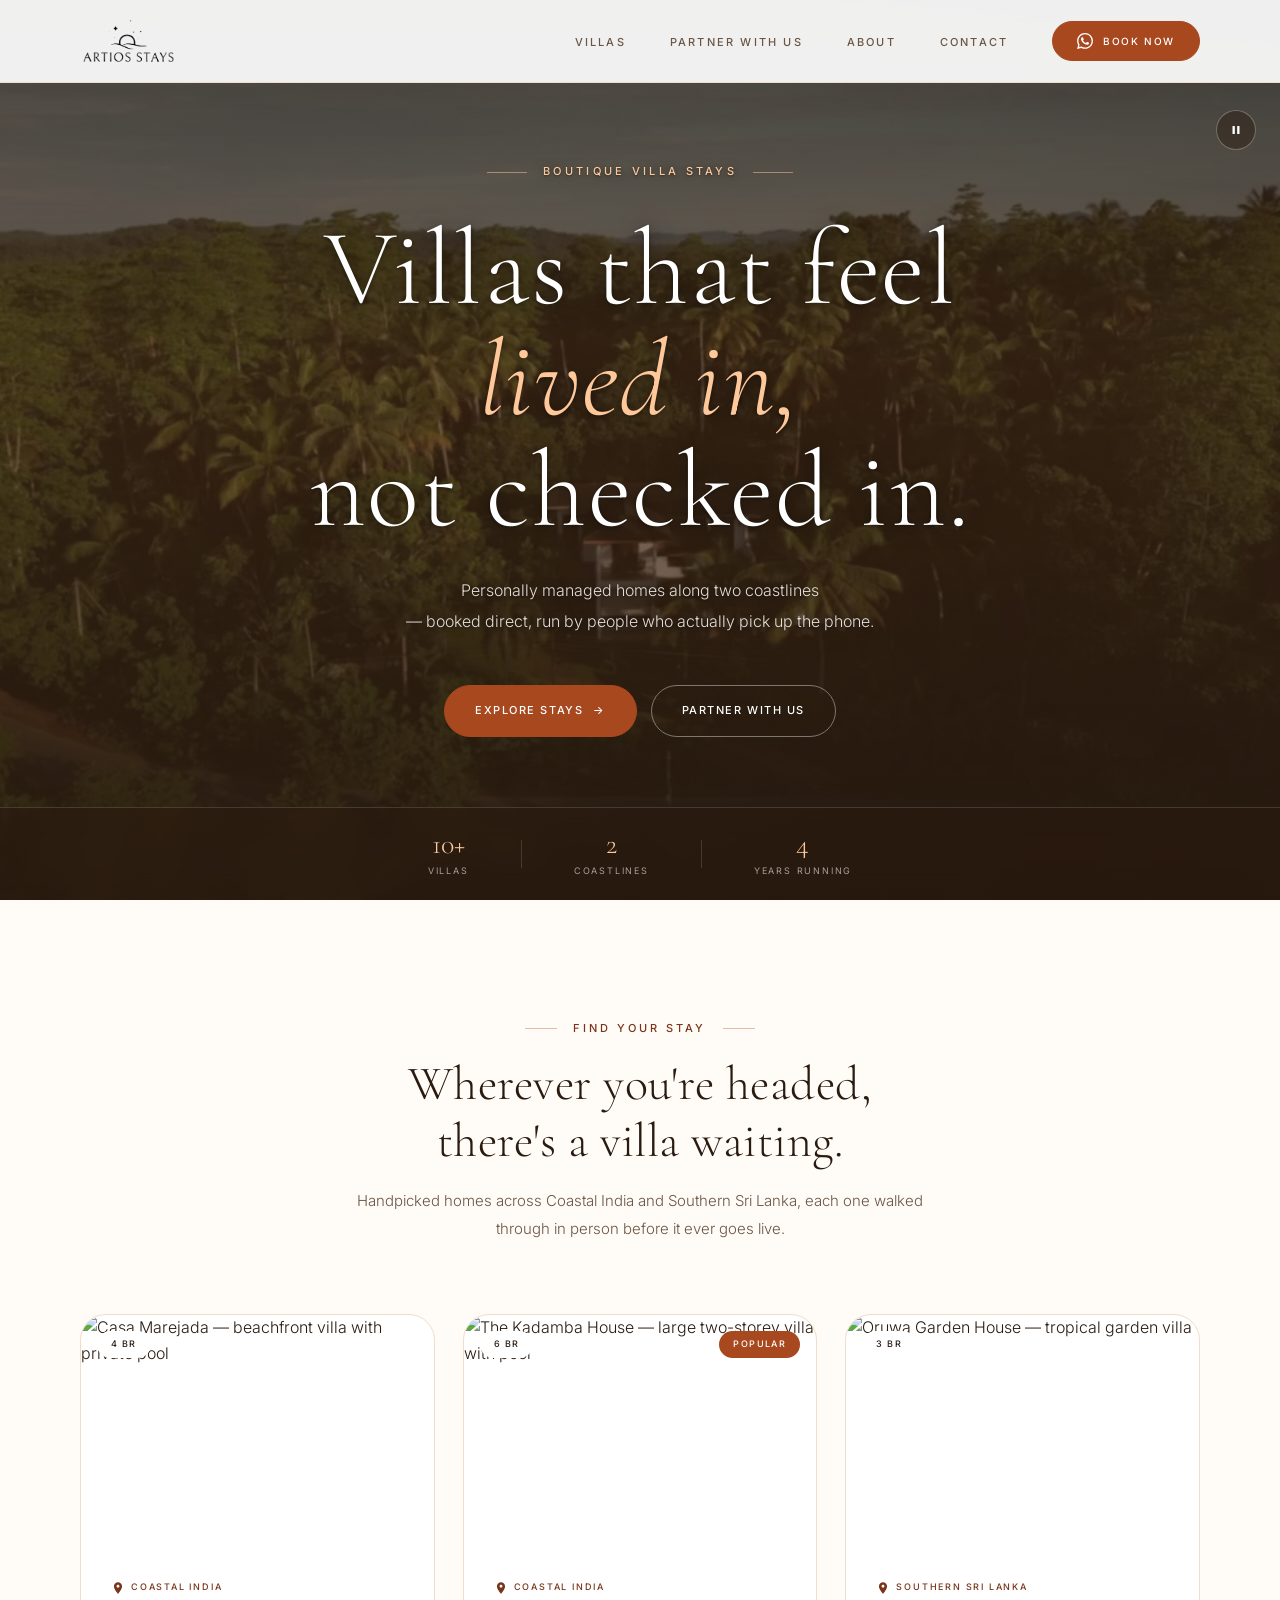
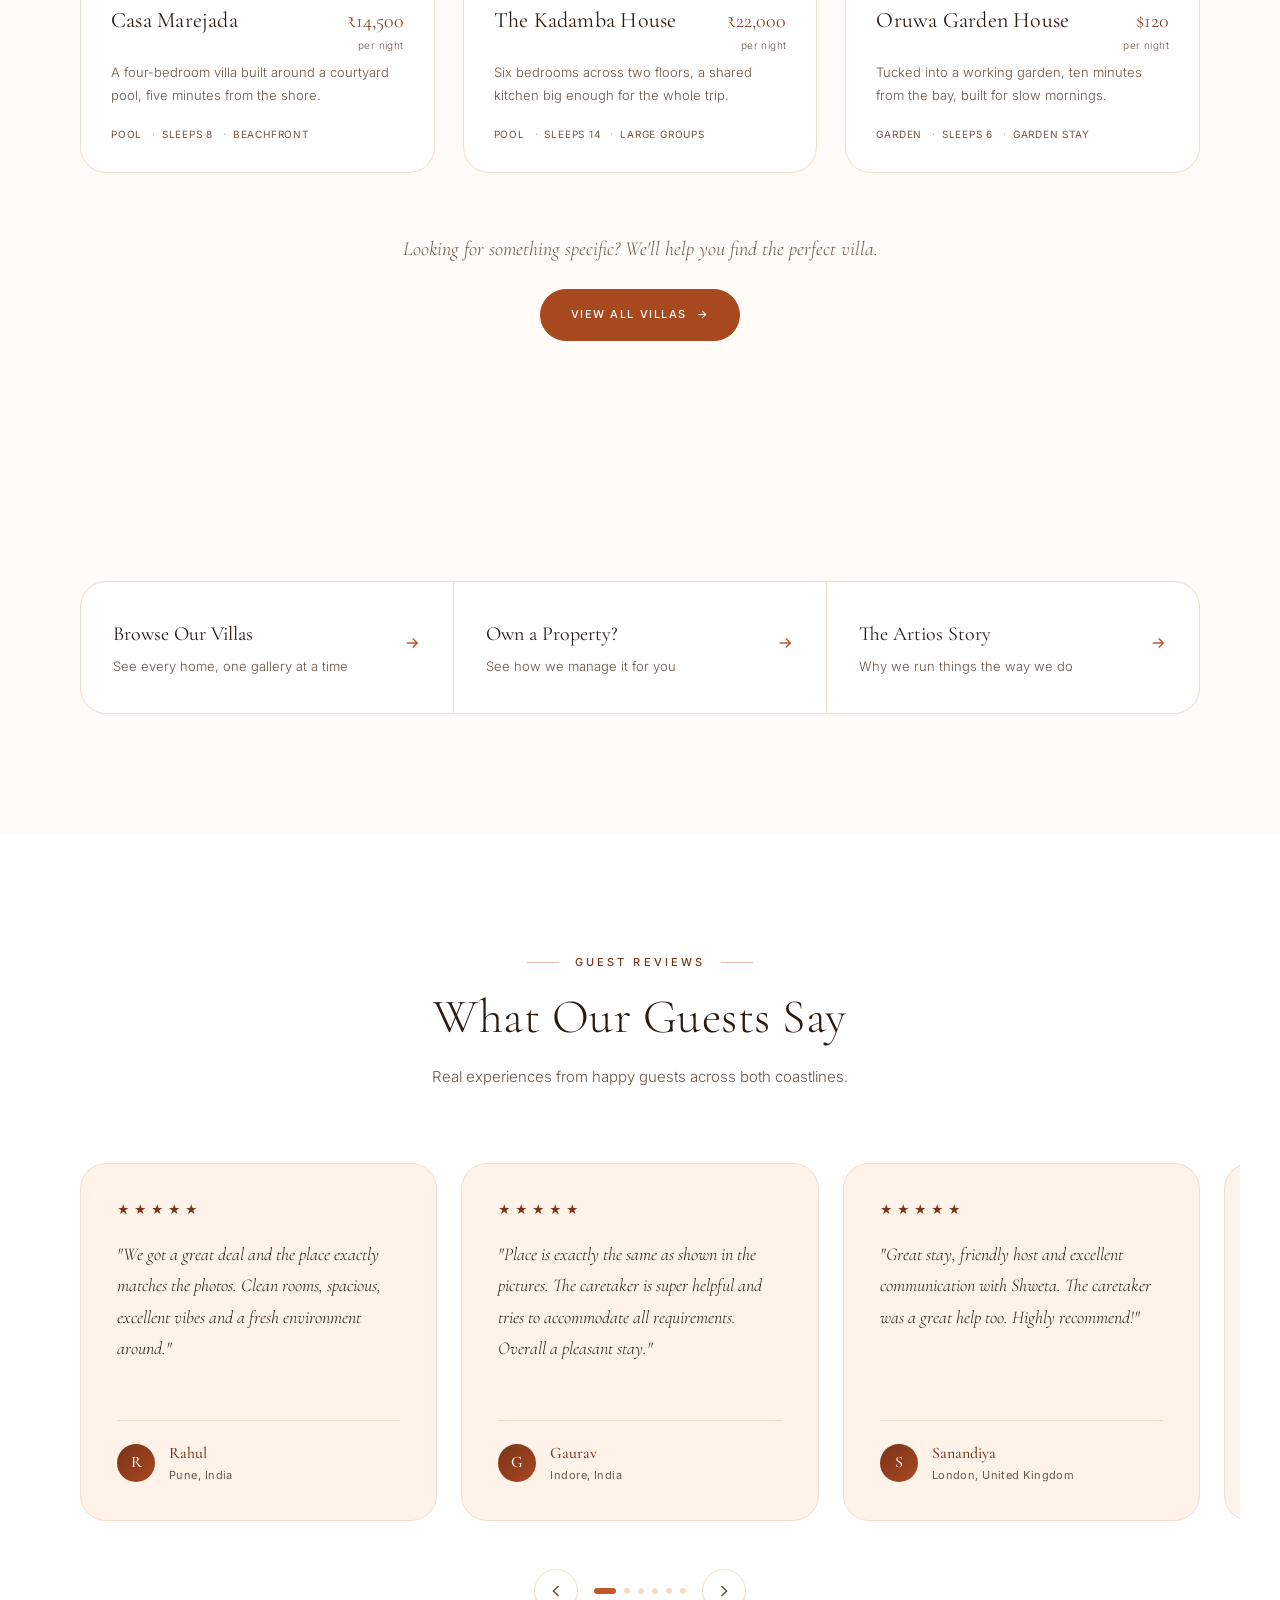
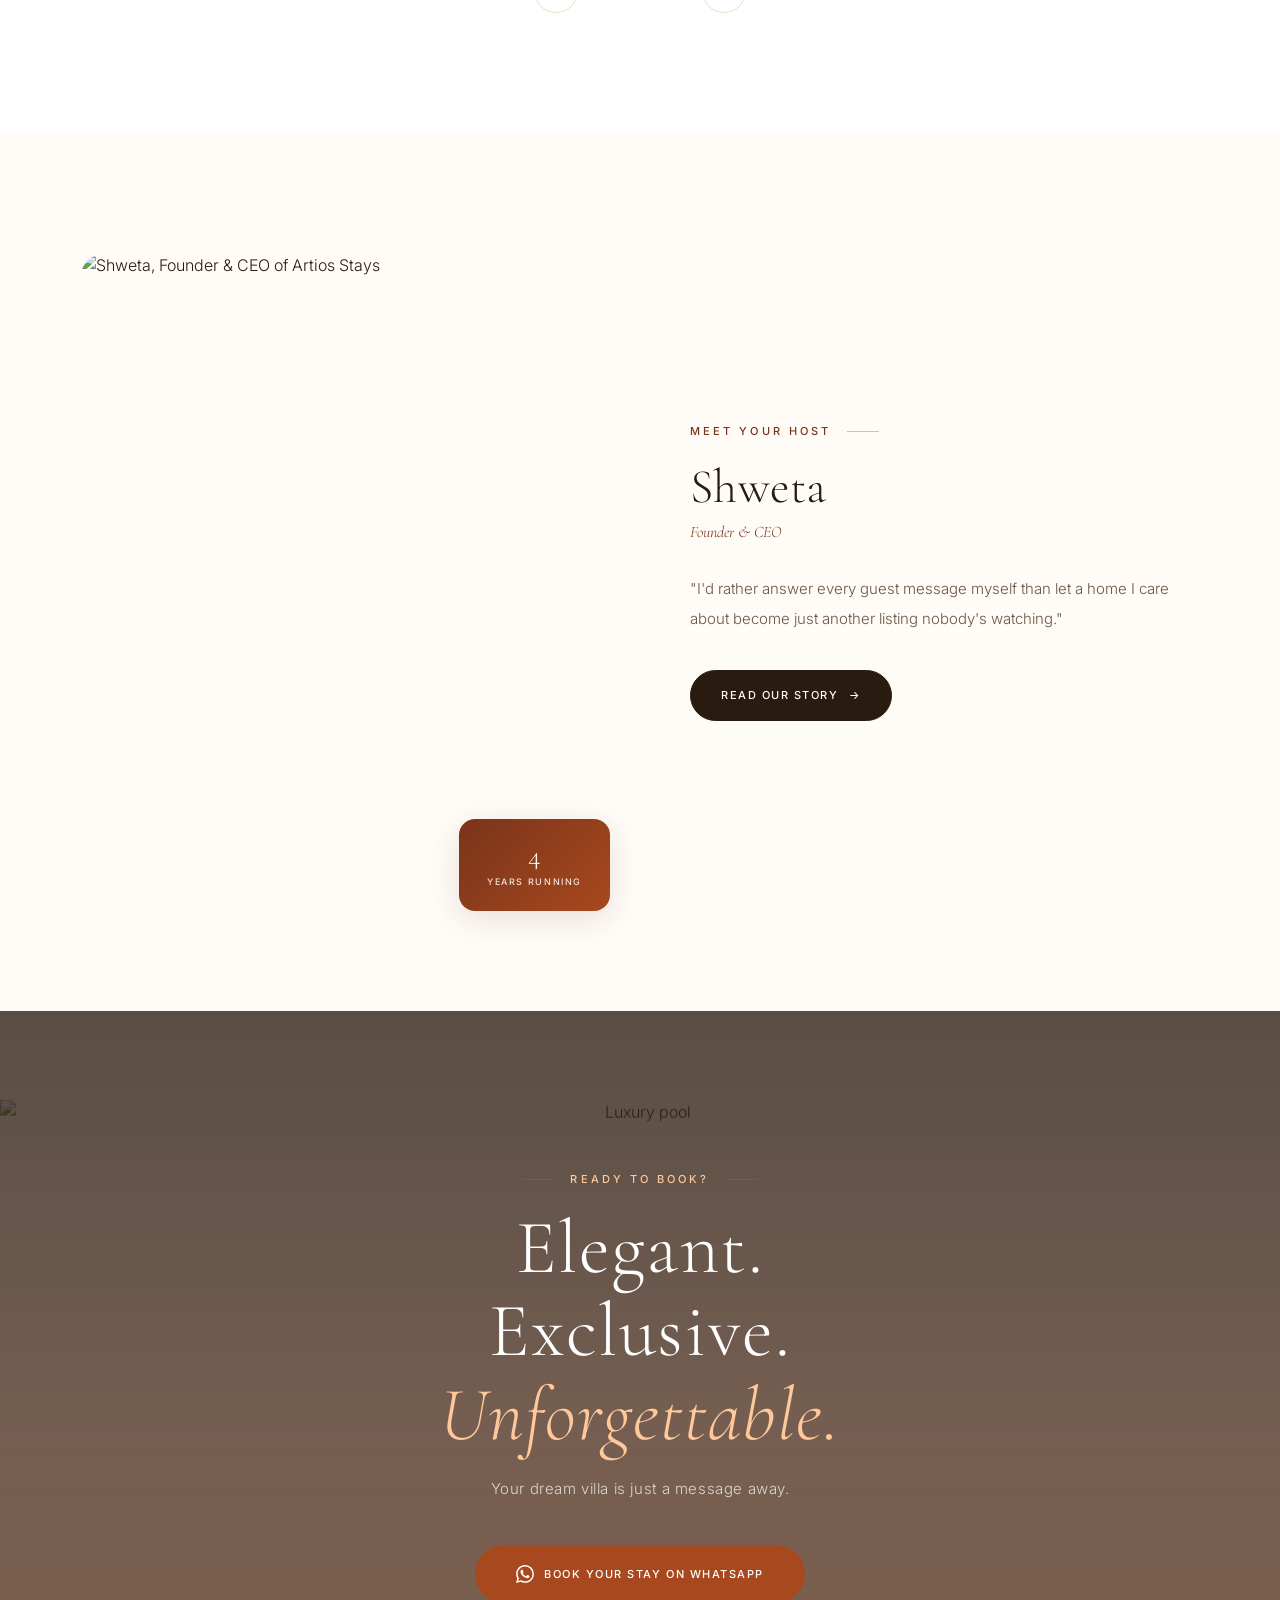
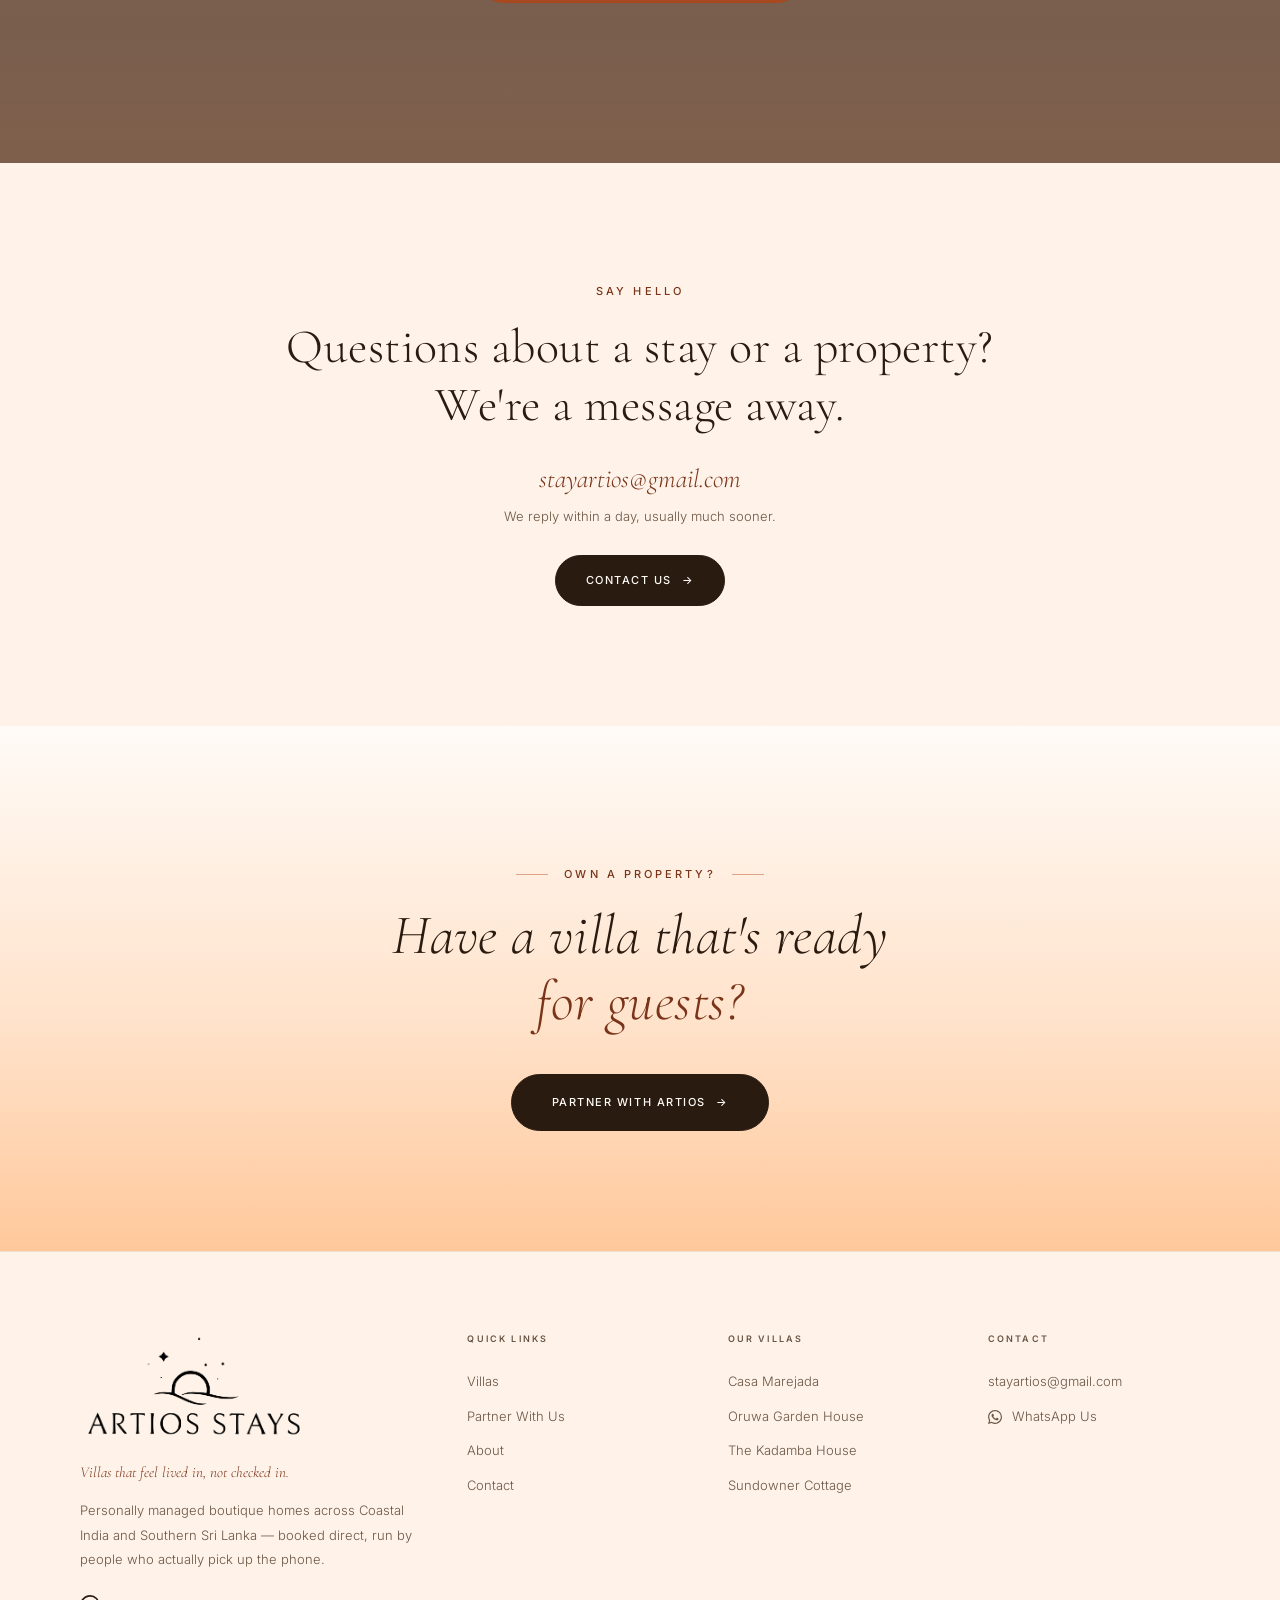
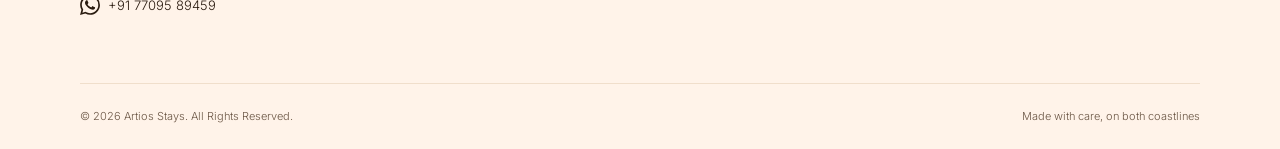
==== commit e14056bd: "Update contact email to the real address: stayartios@gmail.com Replaces the placeholder hello@artios" ====
--- a/index.html
+++ b/index.html
@@ -43,7 +43,7 @@
   <!-- ── Hero ── -->
   <section class="hero" id="hero">
     <div class="hero__bg">
-      <video class="hero__video" autoplay muted loop playsinline poster="images/hero-poster.jpg" aria-hidden="true">
+      <video class="hero__video" muted loop playsinline poster="images/hero-poster.jpg" aria-hidden="true" preload="none">
         <source src="videos/hero-pool.mp4" type="video/mp4" />
       </video>
       <img src="images/hero-poster.jpg" alt="Aerial drone view of an Artios-managed villa nestled in tropical forest" class="hero__img" />
@@ -388,7 +388,7 @@
     <div class="container">
       <p class="section__eyebrow">Say Hello</p>
       <h2 class="section__title">Questions about a stay or a property?<br />We're a message away.</h2>
-      <a href="mailto:hello@artiosstays.com" class="say-hello__email">hello@artiosstays.com</a>
+      <a href="mailto:stayartios@gmail.com" class="say-hello__email">stayartios@gmail.com</a>
       <p class="say-hello__note">We reply within a day, usually much sooner.</p>
       <a href="contact.html" class="btn btn--dark">Contact Us <span class="btn__arrow">→</span></a>
     </div>
@@ -440,7 +440,7 @@
         <div class="footer__col">
           <h3 class="footer__heading">Contact</h3>
           <ul class="footer__links">
-            <li><a href="mailto:hello@artiosstays.com">hello@artiosstays.com</a></li>
+            <li><a href="mailto:stayartios@gmail.com">stayartios@gmail.com</a></li>
             <li>
               <a href="https://wa.me/917709589459" target="_blank" rel="noopener">
                 <svg width="14" height="14" viewBox="0 0 24 24" fill="currentColor" style="vertical-align:middle;margin-right:6px"><path d="M17.472 14.382c-.297-.149-1.758-.867-2.03-.967-.273-.099-.471-.148-.67.15-.197.297-.767.966-.94 1.164-.173.199-.347.223-.644.075-.297-.15-1.255-.463-2.39-1.475-.883-.788-1.48-1.761-1.653-2.059-.173-.297-.018-.458.13-.606.134-.133.298-.347.446-.52.149-.174.198-.298.298-.497.099-.198.05-.371-.025-.52-.075-.149-.669-1.612-.916-2.207-.242-.579-.487-.5-.669-.51-.173-.008-.371-.01-.57-.01-.198 0-.52.074-.792.372-.272.297-1.04 1.016-1.04 2.479 0 1.462 1.065 2.875 1.213 3.074.149.198 2.096 3.2 5.077 4.487.709.306 1.262.489 1.694.625.712.227 1.36.195 1.871.118.571-.085 1.758-.719 2.006-1.413.248-.694.248-1.289.173-1.413-.074-.124-.272-.198-.57-.347m-5.421 7.403h-.004a9.87 9.87 0 01-5.031-1.378l-.361-.214-3.741.982.998-3.648-.235-.374a9.86 9.86 0 01-1.51-5.26c.001-5.45 4.436-9.884 9.888-9.884 2.64 0 5.122 1.03 6.988 2.898a9.825 9.825 0 012.893 6.994c-.003 5.45-4.437 9.884-9.885 9.884m8.413-18.297A11.815 11.815 0 0012.05 0C5.495 0 .16 5.335.157 11.892c0 2.096.547 4.142 1.588 5.945L.057 24l6.305-1.654a11.882 11.882 0 005.683 1.448h.005c6.554 0 11.89-5.335 11.893-11.893a11.821 11.821 0 00-3.48-8.413z"/></svg>
--- a/css/style.css
+++ b/css/style.css
@@ -389,6 +389,17 @@
   position: relative;
   z-index: 1;
 }
+/* Hidden by default everywhere — JS reveals it (adds .video-active to
+   .hero) only once it has actually decided to play: always on desktop,
+   and on mobile only over a connection that looks good enough (see
+   main.js). Gating visibility AND the decision to fetch through the same
+   JS switch means a mobile visitor on a poor connection never downloads
+   the video at all, not just never sees it — the old version hid it with
+   a media query alone, which did nothing to stop the browser fetching an
+   `autoplay` video's source regardless of its CSS display. */
+.hero__video, .hero__video-toggle { display: none; }
+.hero.video-active .hero__video { display: block; }
+.hero.video-active .hero__video-toggle { display: flex; }
 .hero__video {
   position: absolute;
   inset: 0;
@@ -428,7 +439,8 @@
   -webkit-backdrop-filter: blur(6px);
   border: 1px solid rgba(255,248,242,.3);
   color: var(--white);
-  display: flex;
+  /* display is set by the .hero.video-active rule above, not here — this
+     button should never be visible while the video itself isn't active. */
   align-items: center;
   justify-content: center;
   transition: background var(--transition), border-color var(--transition);
@@ -1846,11 +1858,6 @@
   .section { padding: 80px 0; }
   .container { padding: 0 20px; }
 
-  /* Skip the autoplaying video on small/likely-cellular screens — the
-     poster image (same source frame) takes over as a static hero bg. */
-  .hero__video { display: none; }
-  .hero__video-toggle { display: none; }
-
   .hero__stats { padding: 16px 8px; }
   .hero__stat { padding: 0 18px; }
   .hero__stat-num { font-size: 22px; }
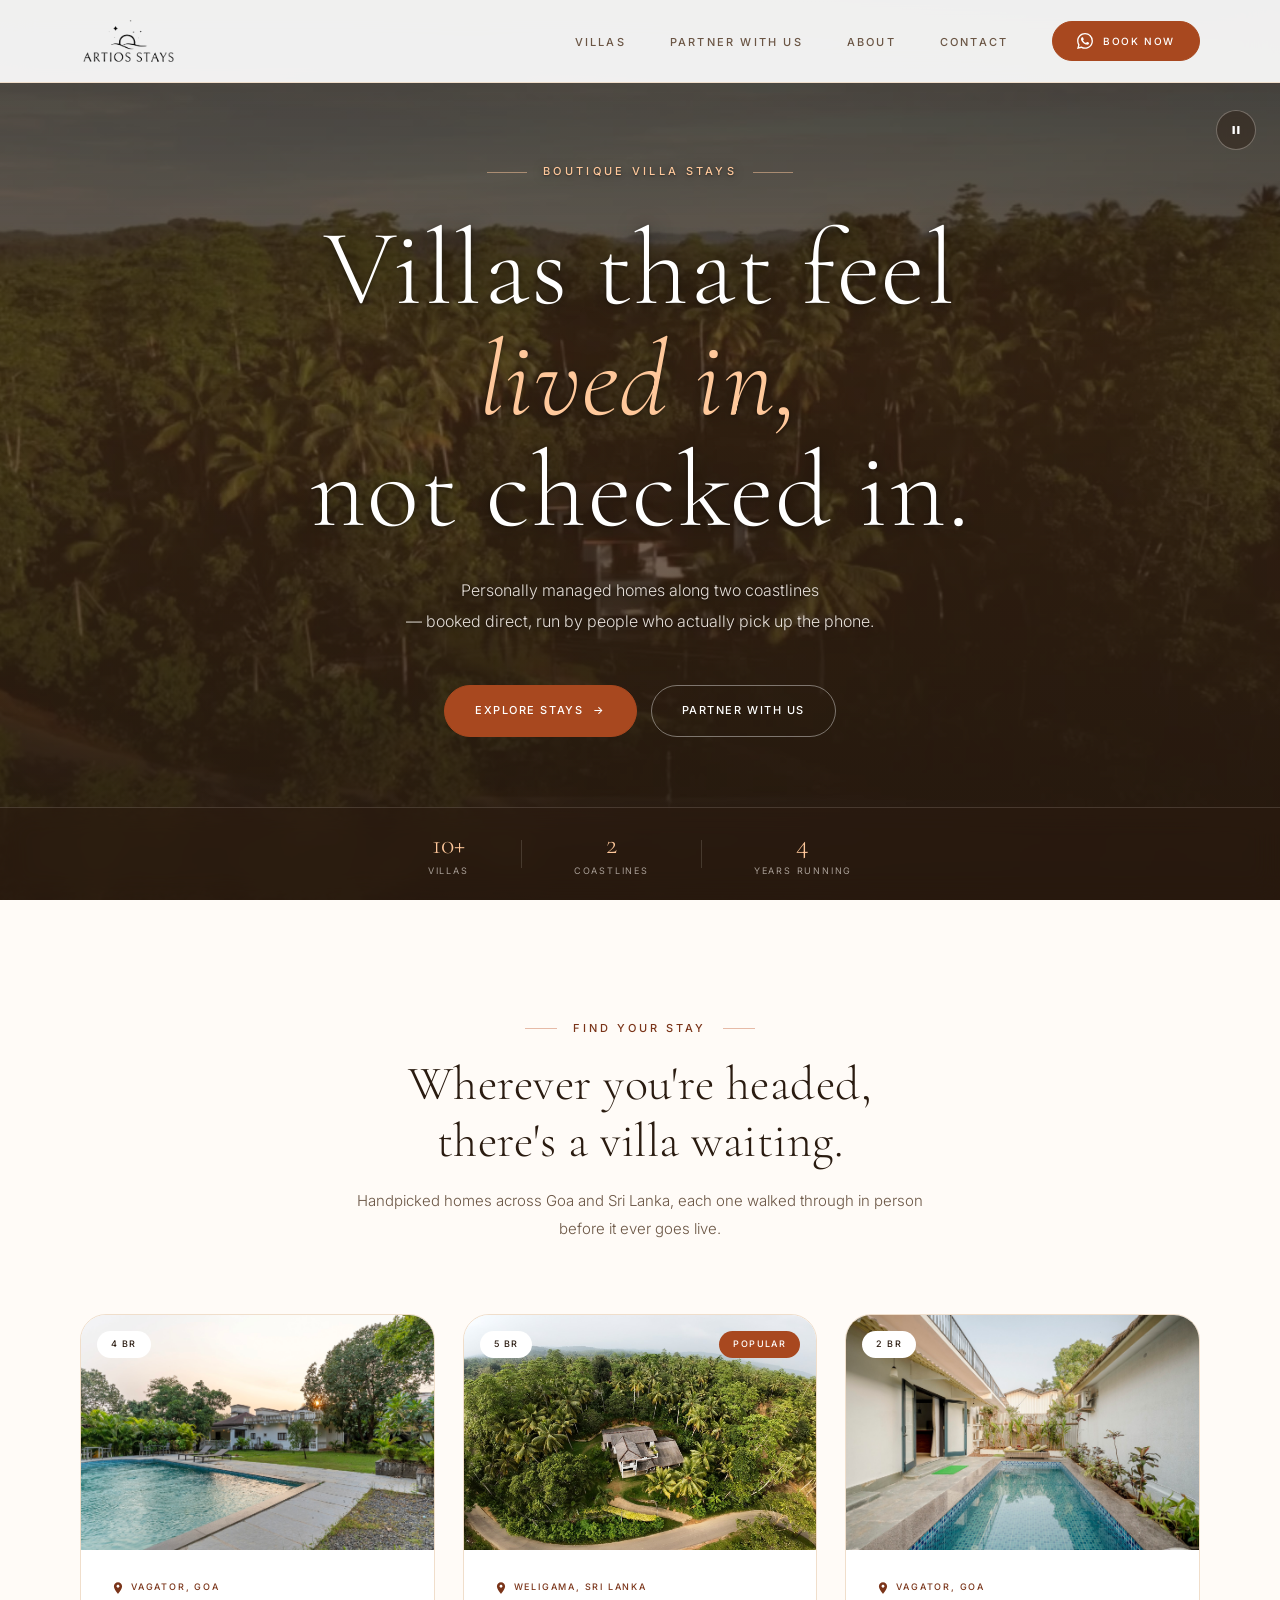
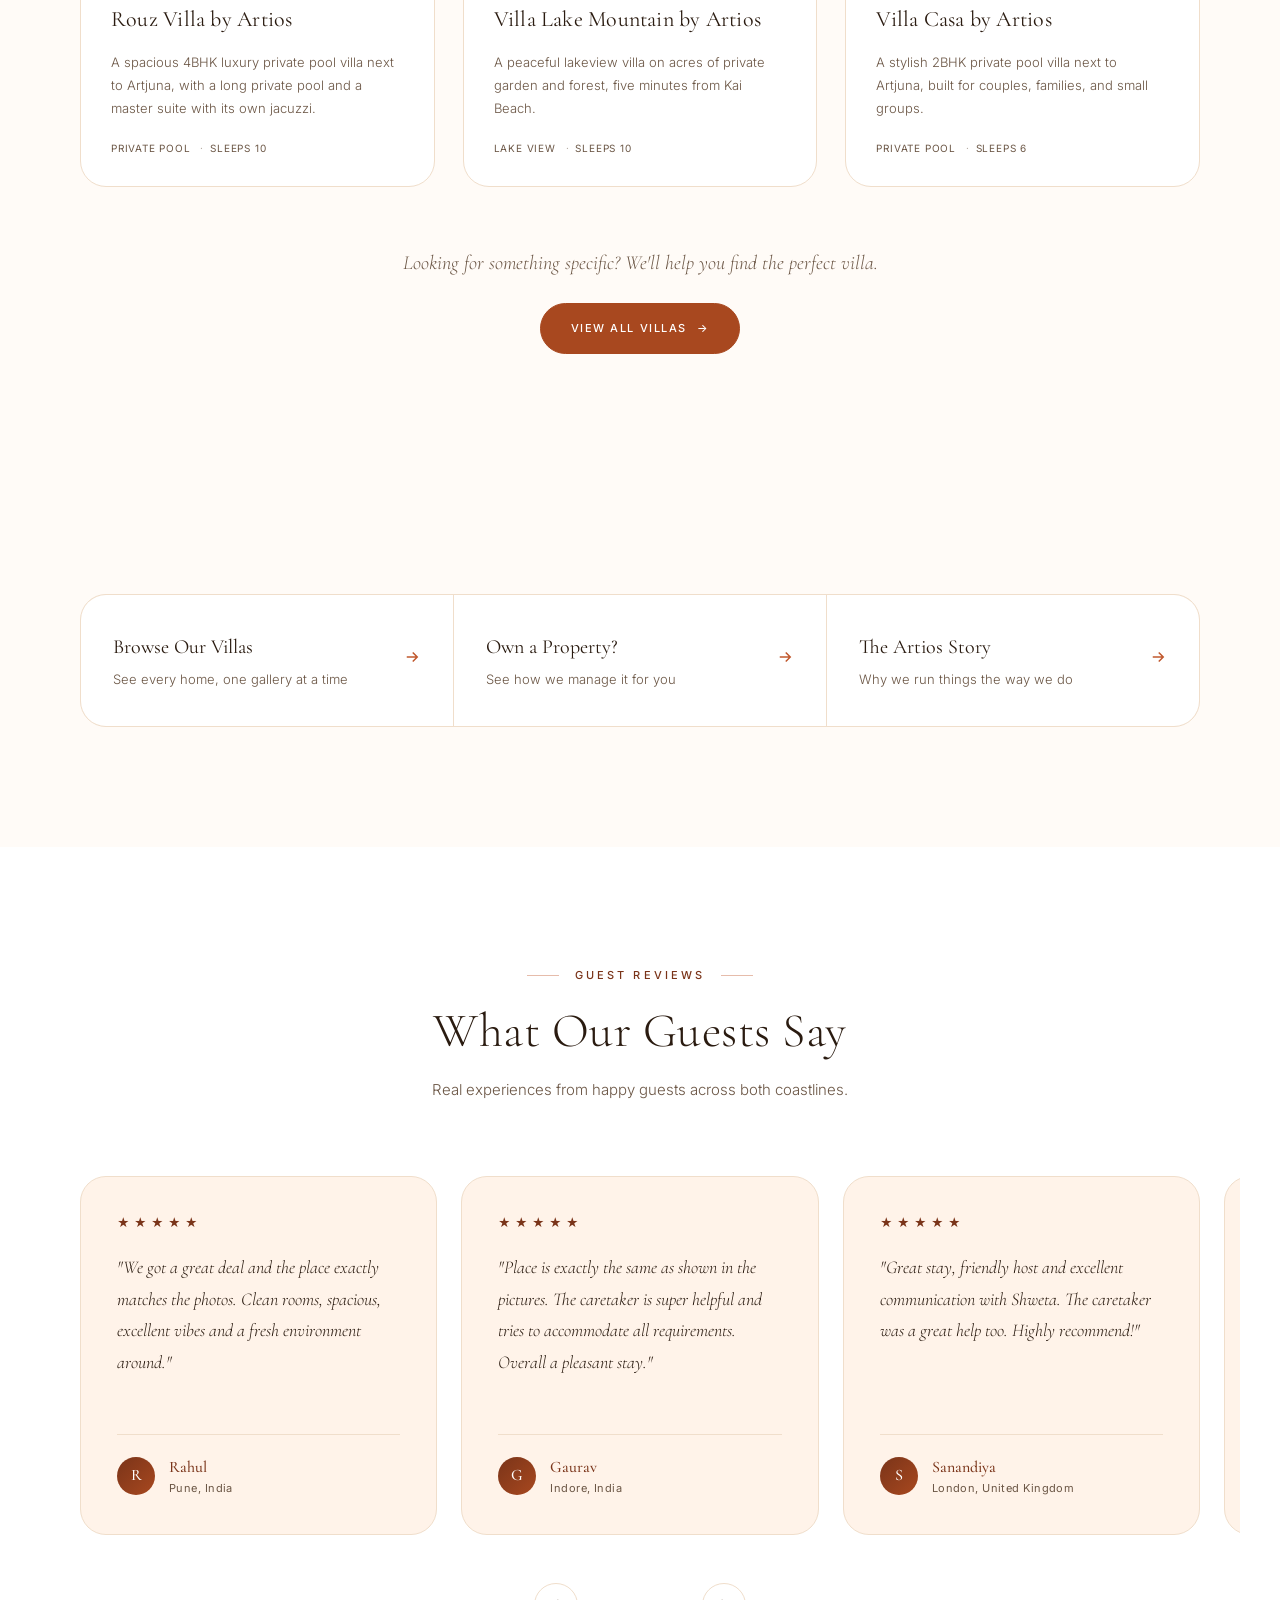
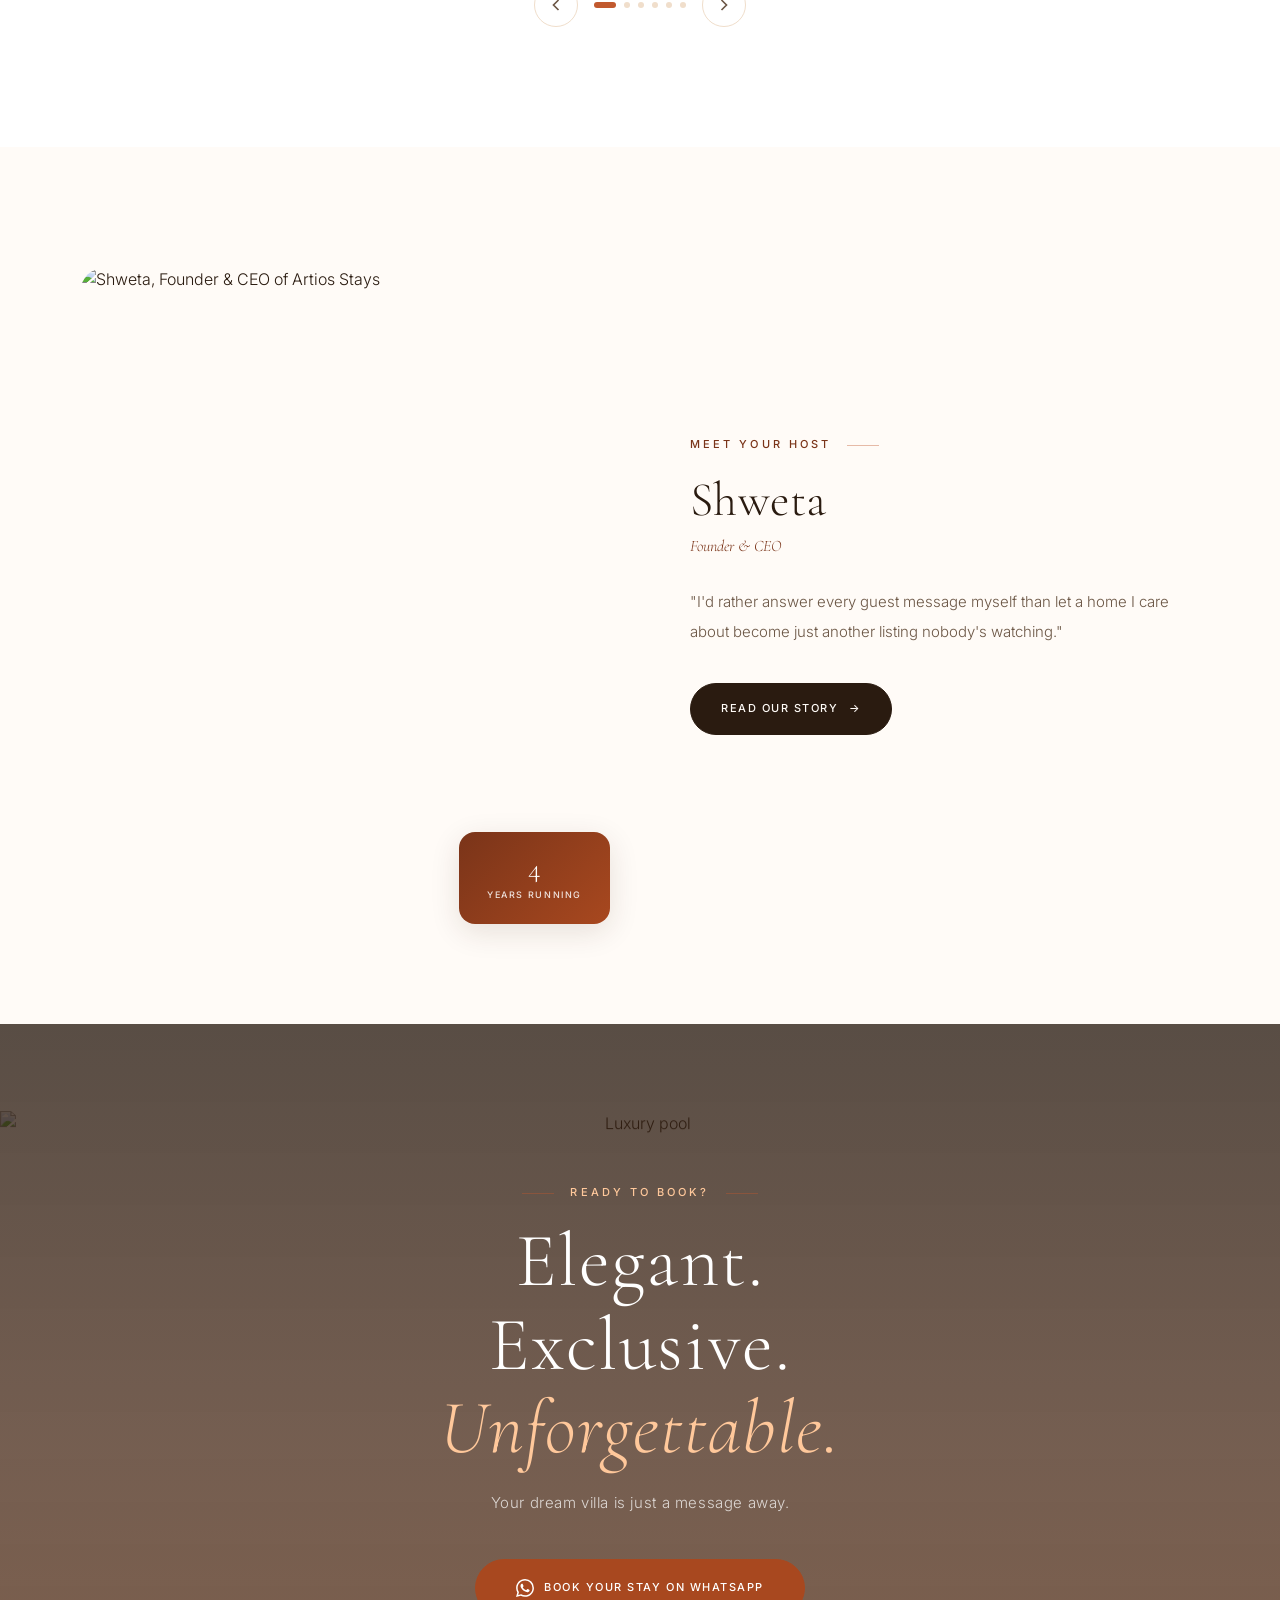
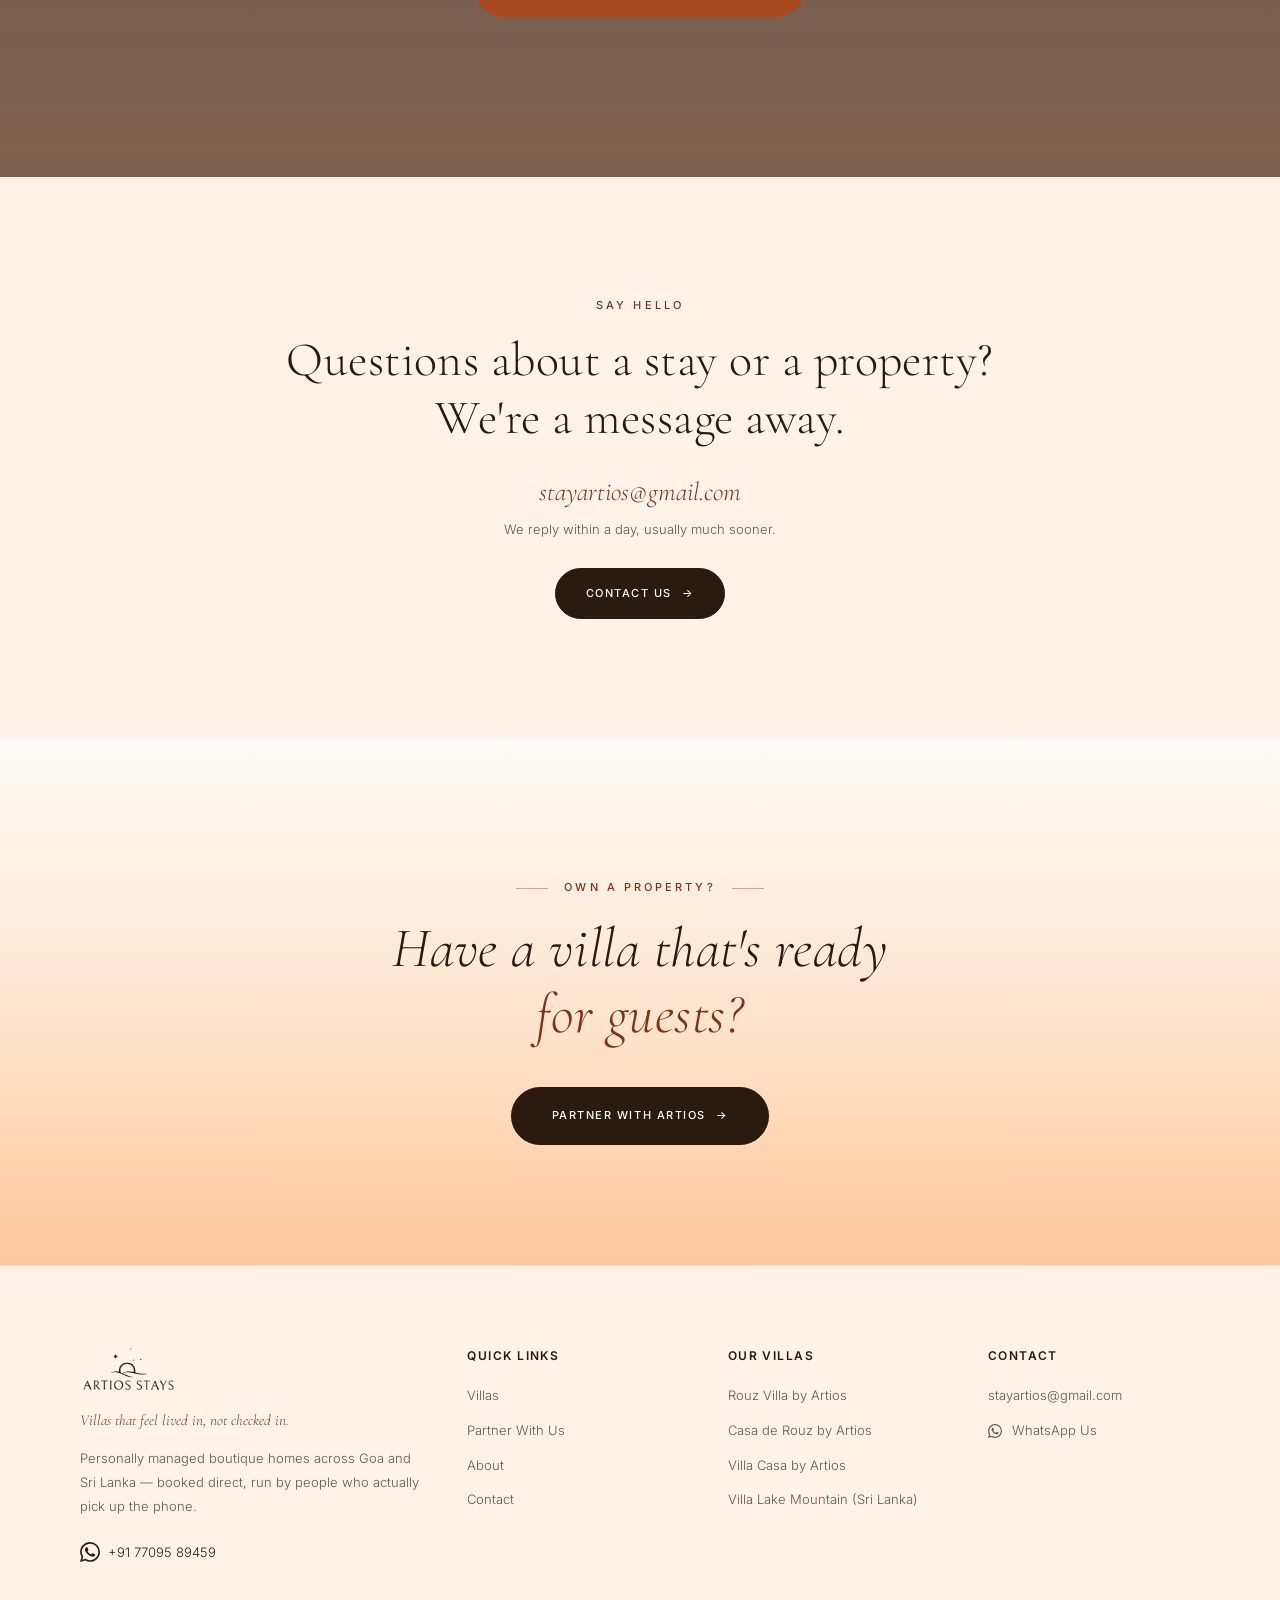
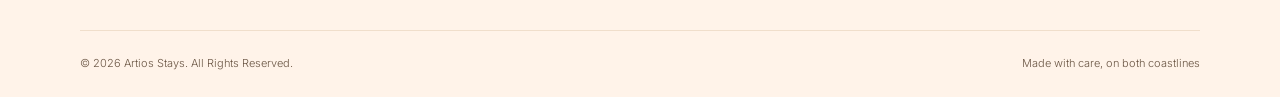
==== commit 0139506e: "All villas and details" ====
--- a/index.html
+++ b/index.html
@@ -4,7 +4,7 @@
   <meta charset="UTF-8" />
   <meta name="viewport" content="width=device-width, initial-scale=1.0" />
   <title>Artios Stays — Boutique Villas Across Two Coastlines</title>
-  <meta name="description" content="Villas that feel lived in, not checked in. Personally managed boutique homes across Coastal India and Southern Sri Lanka — booked direct, run by people who actually pick up the phone." />
+  <meta name="description" content="Villas that feel lived in, not checked in. Personally managed boutique homes across Goa and Sri Lanka — booked direct, run by people who actually pick up the phone." />
   <meta property="og:title" content="Artios Stays — Boutique Villas Across Two Coastlines" />
   <meta property="og:description" content="Personally managed homes along two coastlines — booked direct, run by people who actually pick up the phone." />
   <meta property="og:image" content="https://images.unsplash.com/photo-1596178067639-5c6e68aea6dc?w=1200&q=80" />
@@ -43,8 +43,16 @@
   <!-- ── Hero ── -->
   <section class="hero" id="hero">
     <div class="hero__bg">
-      <video class="hero__video" muted loop playsinline poster="images/hero-poster.jpg" aria-hidden="true" preload="none">
+      <!-- Boomerang loop: two real video files (a forward clip and a true
+           frame-by-frame reverse of it) swapped on `ended` in main.js, so
+           the loop plays forward → back → forward instead of hard-cutting
+           to the start. Native <video> has no reliable reverse playback,
+           so this is the only cross-browser way to get that effect. -->
+      <video class="hero__video hero__video--forward" muted playsinline poster="images/hero-poster.jpg" aria-hidden="true" preload="none">
         <source src="videos/hero-pool.mp4" type="video/mp4" />
+      </video>
+      <video class="hero__video hero__video--reverse" muted playsinline aria-hidden="true" preload="none">
+        <source src="videos/hero-pool-reverse.mp4" type="video/mp4" />
       </video>
       <img src="images/hero-poster.jpg" alt="Aerial drone view of an Artios-managed villa nestled in tropical forest" class="hero__img" />
       <div class="hero__overlay"></div>
@@ -86,94 +94,79 @@
       <div class="section__header" data-animate>
         <p class="section__eyebrow">Find Your Stay</p>
         <h2 class="section__title">Wherever you're headed, there's a villa waiting.</h2>
-        <p class="section__subtitle">Handpicked homes across Coastal India and Southern Sri Lanka, each one walked through in person before it ever goes live.</p>
+        <p class="section__subtitle">Handpicked homes across Goa and Sri Lanka, each one walked through in person before it ever goes live.</p>
       </div>
       <div class="properties__grid">
 
         <article class="property-card" data-animate>
           <div class="property-card__media">
-            <img src="https://images.unsplash.com/photo-1596178067639-5c6e68aea6dc?w=800&q=80&auto=format" alt="Casa Marejada — beachfront villa with private pool" class="property-card__img" loading="lazy" />
+            <img src="images/villas/rouz-villa-by-artios.jpg" alt="Rouz Villa by Artios — Vagator, Goa" class="property-card__img" loading="lazy" />
             <div class="property-card__badge">4 BR</div>
             <div class="property-card__overlay">
-              <a href="https://wa.me/917709589459?text=Hi%2C%20I'm%20interested%20in%20Casa%20Marejada" target="_blank" rel="noopener" class="btn btn--gold">Enquire Now</a>
+              <a href="https://wa.me/917709589459?text=Hi%2C%20I'm%20interested%20in%20Rouz%20Villa%20by%20Artios" target="_blank" rel="noopener" class="btn btn--gold">Enquire Now</a>
             </div>
           </div>
           <div class="property-card__body">
             <div class="property-card__location">
               <svg width="14" height="14" viewBox="0 0 24 24" fill="currentColor"><path d="M12 2C8.13 2 5 5.13 5 9c0 5.25 7 13 7 13s7-7.75 7-13c0-3.87-3.13-7-7-7zm0 9.5c-1.38 0-2.5-1.12-2.5-2.5s1.12-2.5 2.5-2.5 2.5 1.12 2.5 2.5-1.12 2.5-2.5 2.5z"/></svg>
-              Coastal India
+              Vagator, Goa
             </div>
             <div class="property-card__top">
-              <h3 class="property-card__name">Casa Marejada</h3>
-              <div class="property-card__price">
-                <span class="property-card__price-num">₹14,500</span>
-                <span class="property-card__price-unit">per night</span>
-              </div>
-            </div>
-            <p class="property-card__desc">A four-bedroom villa built around a courtyard pool, five minutes from the shore.</p>
+              <h3 class="property-card__name">Rouz Villa by Artios</h3>
+            </div>
+            <p class="property-card__desc">A spacious 4BHK luxury private pool villa next to Artjuna, with a long private pool and a master suite with its own jacuzzi.</p>
             <div class="property-card__amenities">
-              <span class="amenity">Pool</span>
-              <span class="amenity">Sleeps 8</span>
-              <span class="amenity">Beachfront</span>
+              <span class="amenity">Private Pool</span>
+              <span class="amenity">Sleeps 10</span>
             </div>
           </div>
         </article>
 
         <article class="property-card property-card--featured" data-animate data-delay="150">
           <div class="property-card__media">
-            <img src="https://images.unsplash.com/photo-1760067537255-64d36262cb0a?w=800&q=80&auto=format" alt="The Kadamba House — large two-storey villa with pool" class="property-card__img" loading="lazy" />
-            <div class="property-card__badge">6 BR</div>
+            <img src="images/villas/villa-lake-mountain-by-artios.jpg" alt="Villa Lake Mountain by Artios — Weligama, Sri Lanka" class="property-card__img" loading="lazy" />
+            <div class="property-card__badge">5 BR</div>
             <div class="property-card__tag">Popular</div>
             <div class="property-card__overlay">
-              <a href="https://wa.me/917709589459?text=Hi%2C%20I'm%20interested%20in%20The%20Kadamba%20House" target="_blank" rel="noopener" class="btn btn--gold">Enquire Now</a>
+              <a href="https://wa.me/917709589459?text=Hi%2C%20I'm%20interested%20in%20Villa%20Lake%20Mountain%20by%20Artios" target="_blank" rel="noopener" class="btn btn--gold">Enquire Now</a>
             </div>
           </div>
           <div class="property-card__body">
             <div class="property-card__location">
               <svg width="14" height="14" viewBox="0 0 24 24" fill="currentColor"><path d="M12 2C8.13 2 5 5.13 5 9c0 5.25 7 13 7 13s7-7.75 7-13c0-3.87-3.13-7-7-7zm0 9.5c-1.38 0-2.5-1.12-2.5-2.5s1.12-2.5 2.5-2.5 2.5 1.12 2.5 2.5-1.12 2.5-2.5 2.5z"/></svg>
-              Coastal India
+              Weligama, Sri Lanka
             </div>
             <div class="property-card__top">
-              <h3 class="property-card__name">The Kadamba House</h3>
-              <div class="property-card__price">
-                <span class="property-card__price-num">₹22,000</span>
-                <span class="property-card__price-unit">per night</span>
-              </div>
-            </div>
-            <p class="property-card__desc">Six bedrooms across two floors, a shared kitchen big enough for the whole trip.</p>
+              <h3 class="property-card__name">Villa Lake Mountain by Artios</h3>
+            </div>
+            <p class="property-card__desc">A peaceful lakeview villa on acres of private garden and forest, five minutes from Kai Beach.</p>
             <div class="property-card__amenities">
-              <span class="amenity">Pool</span>
-              <span class="amenity">Sleeps 14</span>
-              <span class="amenity">Large Groups</span>
+              <span class="amenity">Lake View</span>
+              <span class="amenity">Sleeps 10</span>
             </div>
           </div>
         </article>
 
         <article class="property-card" data-animate data-delay="300">
           <div class="property-card__media">
-            <img src="https://images.unsplash.com/photo-1722480419960-39017e2087a6?w=800&q=80&auto=format" alt="Oruwa Garden House — tropical garden villa" class="property-card__img" loading="lazy" />
-            <div class="property-card__badge">3 BR</div>
+            <img src="images/villas/villa-casa-by-artios.jpg" alt="Villa Casa by Artios — Vagator, Goa" class="property-card__img" loading="lazy" />
+            <div class="property-card__badge">2 BR</div>
             <div class="property-card__overlay">
-              <a href="https://wa.me/917709589459?text=Hi%2C%20I'm%20interested%20in%20Oruwa%20Garden%20House" target="_blank" rel="noopener" class="btn btn--gold">Enquire Now</a>
+              <a href="https://wa.me/917709589459?text=Hi%2C%20I'm%20interested%20in%20Villa%20Casa%20by%20Artios" target="_blank" rel="noopener" class="btn btn--gold">Enquire Now</a>
             </div>
           </div>
           <div class="property-card__body">
             <div class="property-card__location">
               <svg width="14" height="14" viewBox="0 0 24 24" fill="currentColor"><path d="M12 2C8.13 2 5 5.13 5 9c0 5.25 7 13 7 13s7-7.75 7-13c0-3.87-3.13-7-7-7zm0 9.5c-1.38 0-2.5-1.12-2.5-2.5s1.12-2.5 2.5-2.5 2.5 1.12 2.5 2.5-1.12 2.5-2.5 2.5z"/></svg>
-              Southern Sri Lanka
+              Vagator, Goa
             </div>
             <div class="property-card__top">
-              <h3 class="property-card__name">Oruwa Garden House</h3>
-              <div class="property-card__price">
-                <span class="property-card__price-num">$120</span>
-                <span class="property-card__price-unit">per night</span>
-              </div>
-            </div>
-            <p class="property-card__desc">Tucked into a working garden, ten minutes from the bay, built for slow mornings.</p>
+              <h3 class="property-card__name">Villa Casa by Artios</h3>
+            </div>
+            <p class="property-card__desc">A stylish 2BHK private pool villa next to Artjuna, built for couples, families, and small groups.</p>
             <div class="property-card__amenities">
-              <span class="amenity">Garden</span>
+              <span class="amenity">Private Pool</span>
               <span class="amenity">Sleeps 6</span>
-              <span class="amenity">Garden Stay</span>
             </div>
           </div>
         </article>
@@ -413,7 +406,7 @@
             <img src="images/logo-black.png" alt="Artios Stays" class="footer__logo-img" />
           </div>
           <p class="footer__tagline">Villas that feel lived in, not checked in.</p>
-          <p class="footer__desc">Personally managed boutique homes across Coastal India and Southern Sri Lanka — booked direct, run by people who actually pick up the phone.</p>
+          <p class="footer__desc">Personally managed boutique homes across Goa and Sri Lanka — booked direct, run by people who actually pick up the phone.</p>
           <a href="https://wa.me/917709589459" target="_blank" rel="noopener" class="footer__whatsapp">
             <svg width="20" height="20" viewBox="0 0 24 24" fill="currentColor"><path d="M17.472 14.382c-.297-.149-1.758-.867-2.03-.967-.273-.099-.471-.148-.67.15-.197.297-.767.966-.94 1.164-.173.199-.347.223-.644.075-.297-.15-1.255-.463-2.39-1.475-.883-.788-1.48-1.761-1.653-2.059-.173-.297-.018-.458.13-.606.134-.133.298-.347.446-.52.149-.174.198-.298.298-.497.099-.198.05-.371-.025-.52-.075-.149-.669-1.612-.916-2.207-.242-.579-.487-.5-.669-.51-.173-.008-.371-.01-.57-.01-.198 0-.52.074-.792.372-.272.297-1.04 1.016-1.04 2.479 0 1.462 1.065 2.875 1.213 3.074.149.198 2.096 3.2 5.077 4.487.709.306 1.262.489 1.694.625.712.227 1.36.195 1.871.118.571-.085 1.758-.719 2.006-1.413.248-.694.248-1.289.173-1.413-.074-.124-.272-.198-.57-.347m-5.421 7.403h-.004a9.87 9.87 0 01-5.031-1.378l-.361-.214-3.741.982.998-3.648-.235-.374a9.86 9.86 0 01-1.51-5.26c.001-5.45 4.436-9.884 9.888-9.884 2.64 0 5.122 1.03 6.988 2.898a9.825 9.825 0 012.893 6.994c-.003 5.45-4.437 9.884-9.885 9.884m8.413-18.297A11.815 11.815 0 0012.05 0C5.495 0 .16 5.335.157 11.892c0 2.096.547 4.142 1.588 5.945L.057 24l6.305-1.654a11.882 11.882 0 005.683 1.448h.005c6.554 0 11.89-5.335 11.893-11.893a11.821 11.821 0 00-3.48-8.413z"/></svg>
             +91 77095 89459
@@ -431,10 +424,10 @@
         <div class="footer__col">
           <h3 class="footer__heading">Our Villas</h3>
           <ul class="footer__links">
-            <li><a href="https://wa.me/917709589459?text=Casa%20Marejada%20enquiry" target="_blank" rel="noopener">Casa Marejada</a></li>
-            <li><a href="https://wa.me/917709589459?text=Oruwa%20Garden%20House%20enquiry" target="_blank" rel="noopener">Oruwa Garden House</a></li>
-            <li><a href="https://wa.me/917709589459?text=The%20Kadamba%20House%20enquiry" target="_blank" rel="noopener">The Kadamba House</a></li>
-            <li><a href="https://wa.me/917709589459?text=Sundowner%20Cottage%20enquiry" target="_blank" rel="noopener">Sundowner Cottage</a></li>
+            <li><a href="https://wa.me/917709589459?text=Rouz%20Villa%20by%20Artios%20enquiry" target="_blank" rel="noopener">Rouz Villa by Artios</a></li>
+            <li><a href="https://wa.me/917709589459?text=Casa%20de%20Rouz%20by%20Artios%20enquiry" target="_blank" rel="noopener">Casa de Rouz by Artios</a></li>
+            <li><a href="https://wa.me/917709589459?text=Villa%20Casa%20by%20Artios%20enquiry" target="_blank" rel="noopener">Villa Casa by Artios</a></li>
+            <li><a href="villas.html#sri-lanka">Villa Lake Mountain (Sri Lanka)</a></li>
           </ul>
         </div>
         <div class="footer__col">
--- a/css/style.css
+++ b/css/style.css
@@ -415,8 +415,18 @@
      the video itself via JS (see the play/pause handlers in main.js). */
   animation: heroKenBurns 26s ease-in-out infinite alternate;
   transform-origin: center center;
-  will-change: transform;
-}
+  will-change: transform, opacity;
+}
+/* Both the forward and reverse <video> elements sit stacked at the same
+   z-index (2) the whole time once .video-active is on — the reverse one
+   is preloading in the background so it's frame-ready the instant the
+   forward one ends. Only .is-active is actually visible; the swap in
+   main.js's `ended` handler is a hard opacity toggle with no transition,
+   which is what makes it read as seamless — the reversed file's first
+   frame is pixel-identical to the forward file's last, so a crossfade
+   would only blur a cut that doesn't need hiding. */
+.hero__video { opacity: 0; }
+.hero__video.is-active { opacity: 1; }
 @keyframes heroKenBurns {
   from { transform: scale(1); }
   to   { transform: scale(1.1); }
@@ -1066,9 +1076,14 @@
   gap: 48px;
   padding-bottom: 60px;
   border-bottom: 1px solid var(--border-light);
-}
-.footer__logo { margin-bottom: 20px; }
-.footer__logo-img { height: 108px; width: auto; }
+  align-items: start;
+}
+/* Matches .nav__logo-img exactly — the footer mark is the same brand
+   lockup at the same scale, not a separate, larger one. The old 108px
+   made it the loudest thing in the entire footer and threw off every
+   column next to it. */
+.footer__logo { margin-bottom: 16px; }
+.footer__logo-img { height: 46px; width: auto; }
 .footer__tagline {
   font-family: var(--font-serif);
   font-style: italic;
@@ -1095,12 +1110,12 @@
 }
 .footer__whatsapp:hover { color: var(--terracotta-deep); gap: 12px; }
 .footer__heading {
-  font-size: 9px;
+  font-size: 12px;
   font-weight: 600;
-  letter-spacing: 0.24em;
+  letter-spacing: 0.12em;
   text-transform: uppercase;
-  color: var(--text-on-light-mid);
-  margin-bottom: 24px;
+  color: var(--text-on-light);
+  margin-bottom: 20px;
 }
 .footer__links {
   display: flex;
@@ -1665,6 +1680,7 @@
   margin-bottom: 56px;
 }
 .filter-tab {
+  display: inline-block;
   padding: 11px 22px;
   border-radius: var(--radius-pill);
   border: 1px solid var(--border-light);
@@ -1705,7 +1721,23 @@
   max-width: 1000px;
   margin: 0 auto 64px;
 }
-.villa-card[hidden] { display: none; }
+/* Real listing counts (10 in Goa, growing) need a third column to stay
+   scannable at desktop widths rather than turning into one long scroll. */
+.villas__grid--wide { grid-template-columns: repeat(3, 1fr); max-width: 1160px; }
+/* Region wrapper the Goa/Sri Lanka filter-tab links jump to — scroll-margin
+   handles the fixed-nav offset natively as a fallback alongside main.js's
+   own smooth-anchor-offset handler (which pre-empts the native jump). */
+.villas__region { scroll-margin-top: 100px; }
+.villas__region-title {
+  max-width: 1000px;
+  margin: 0 auto 28px;
+  padding-bottom: 16px;
+  border-bottom: 1px solid var(--border-light);
+  font-family: var(--font-serif);
+  font-size: 28px;
+  font-weight: 400;
+  color: var(--text-on-light);
+}
 
 /* ── Homepage quick-link cards ── */
 .quicklinks { background: var(--cream); color: var(--text-on-light); }
@@ -1802,6 +1834,7 @@
   .property-card:last-child { grid-column: span 2; max-width: 480px; margin: 0 auto; }
   .footer__grid { grid-template-columns: 1fr 1fr; gap: 36px; }
   .footer__brand { grid-column: span 2; }
+  .villas__grid--wide { grid-template-columns: repeat(2, 1fr); max-width: 1000px; }
 }
 
 @media (max-width: 900px) {
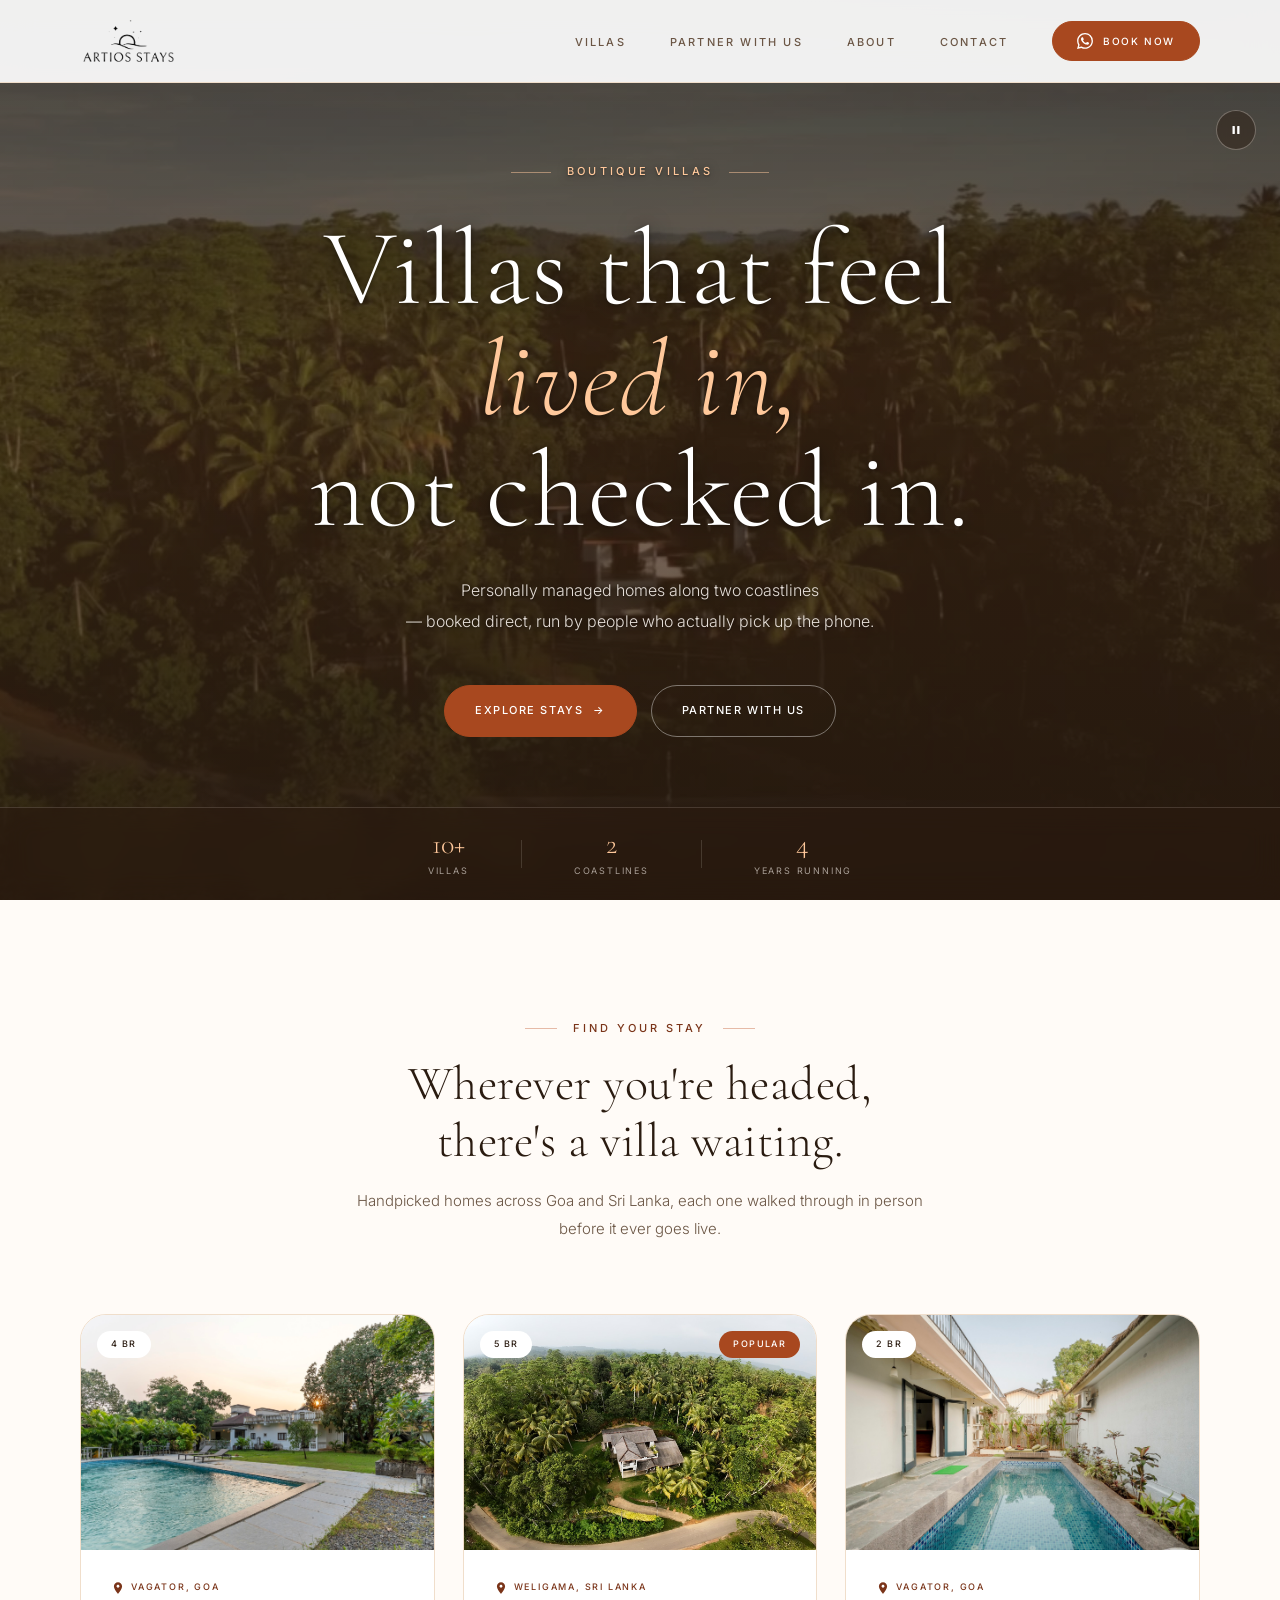
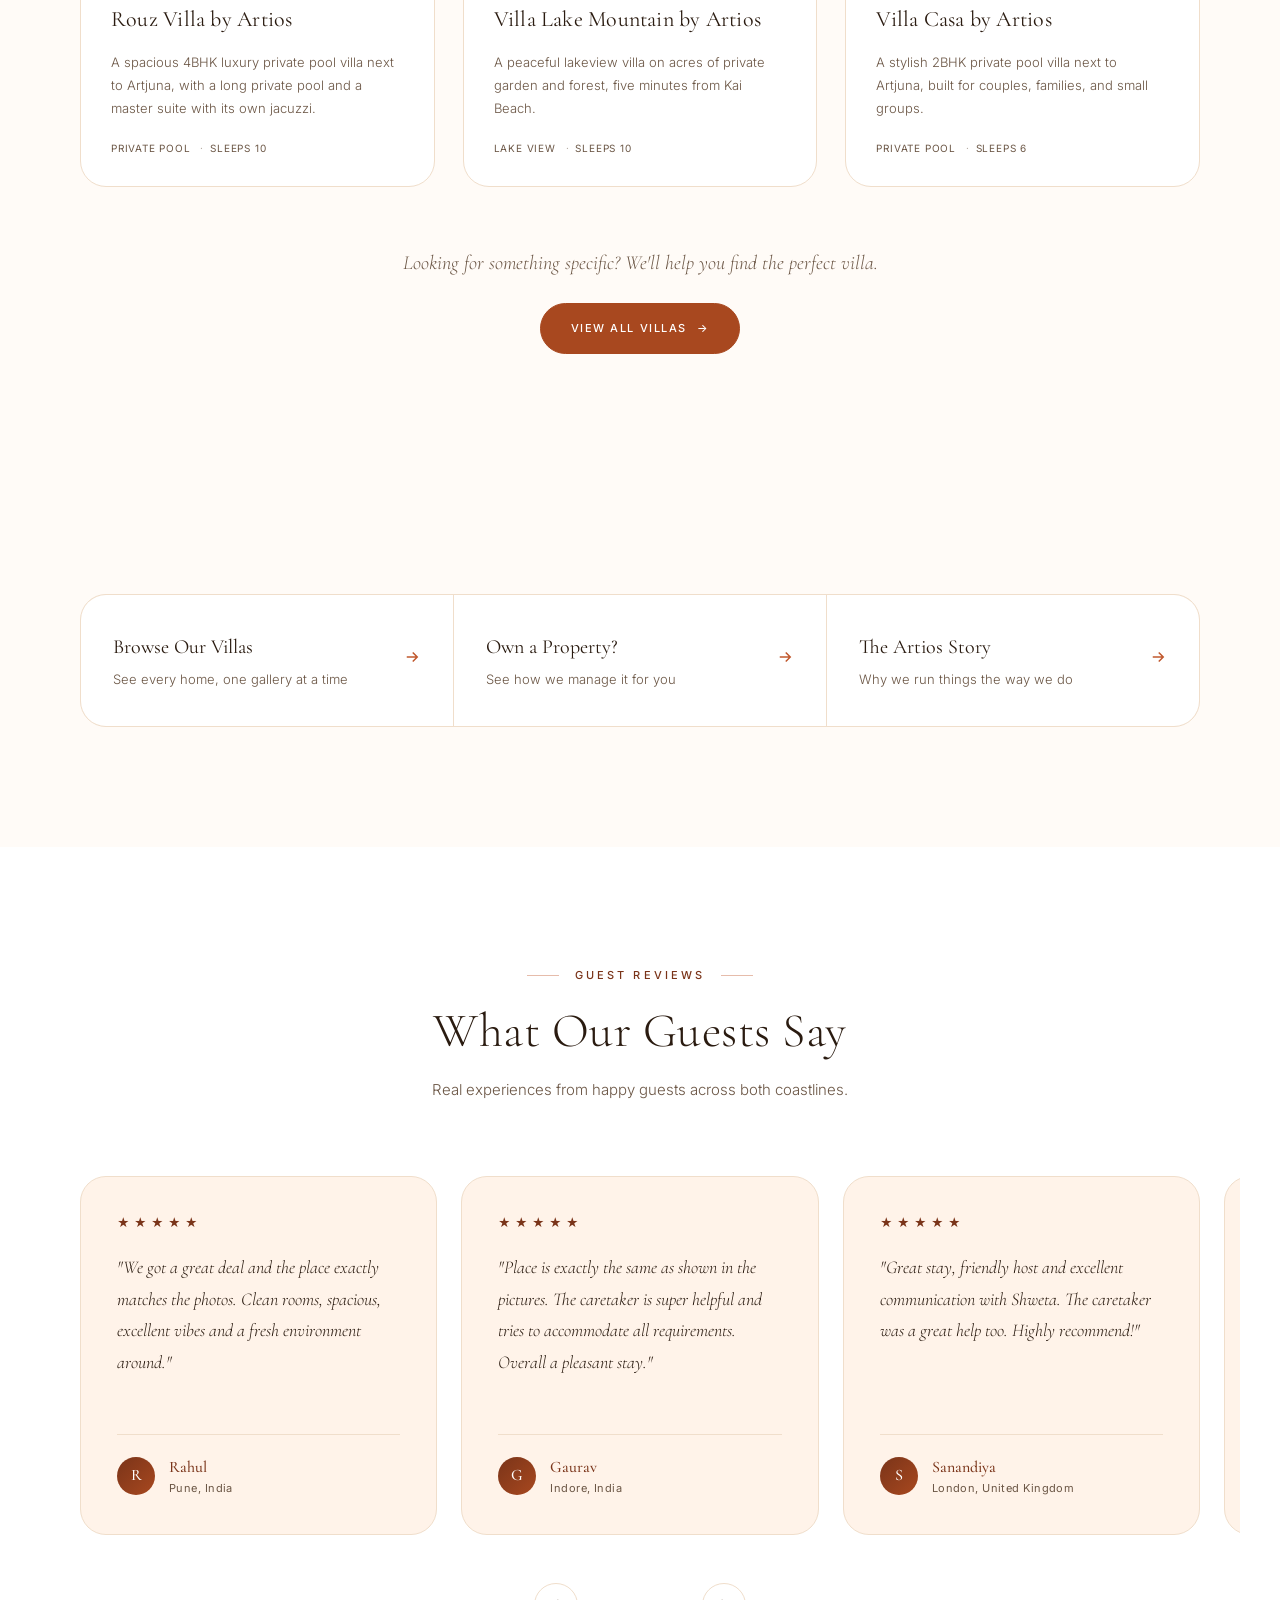
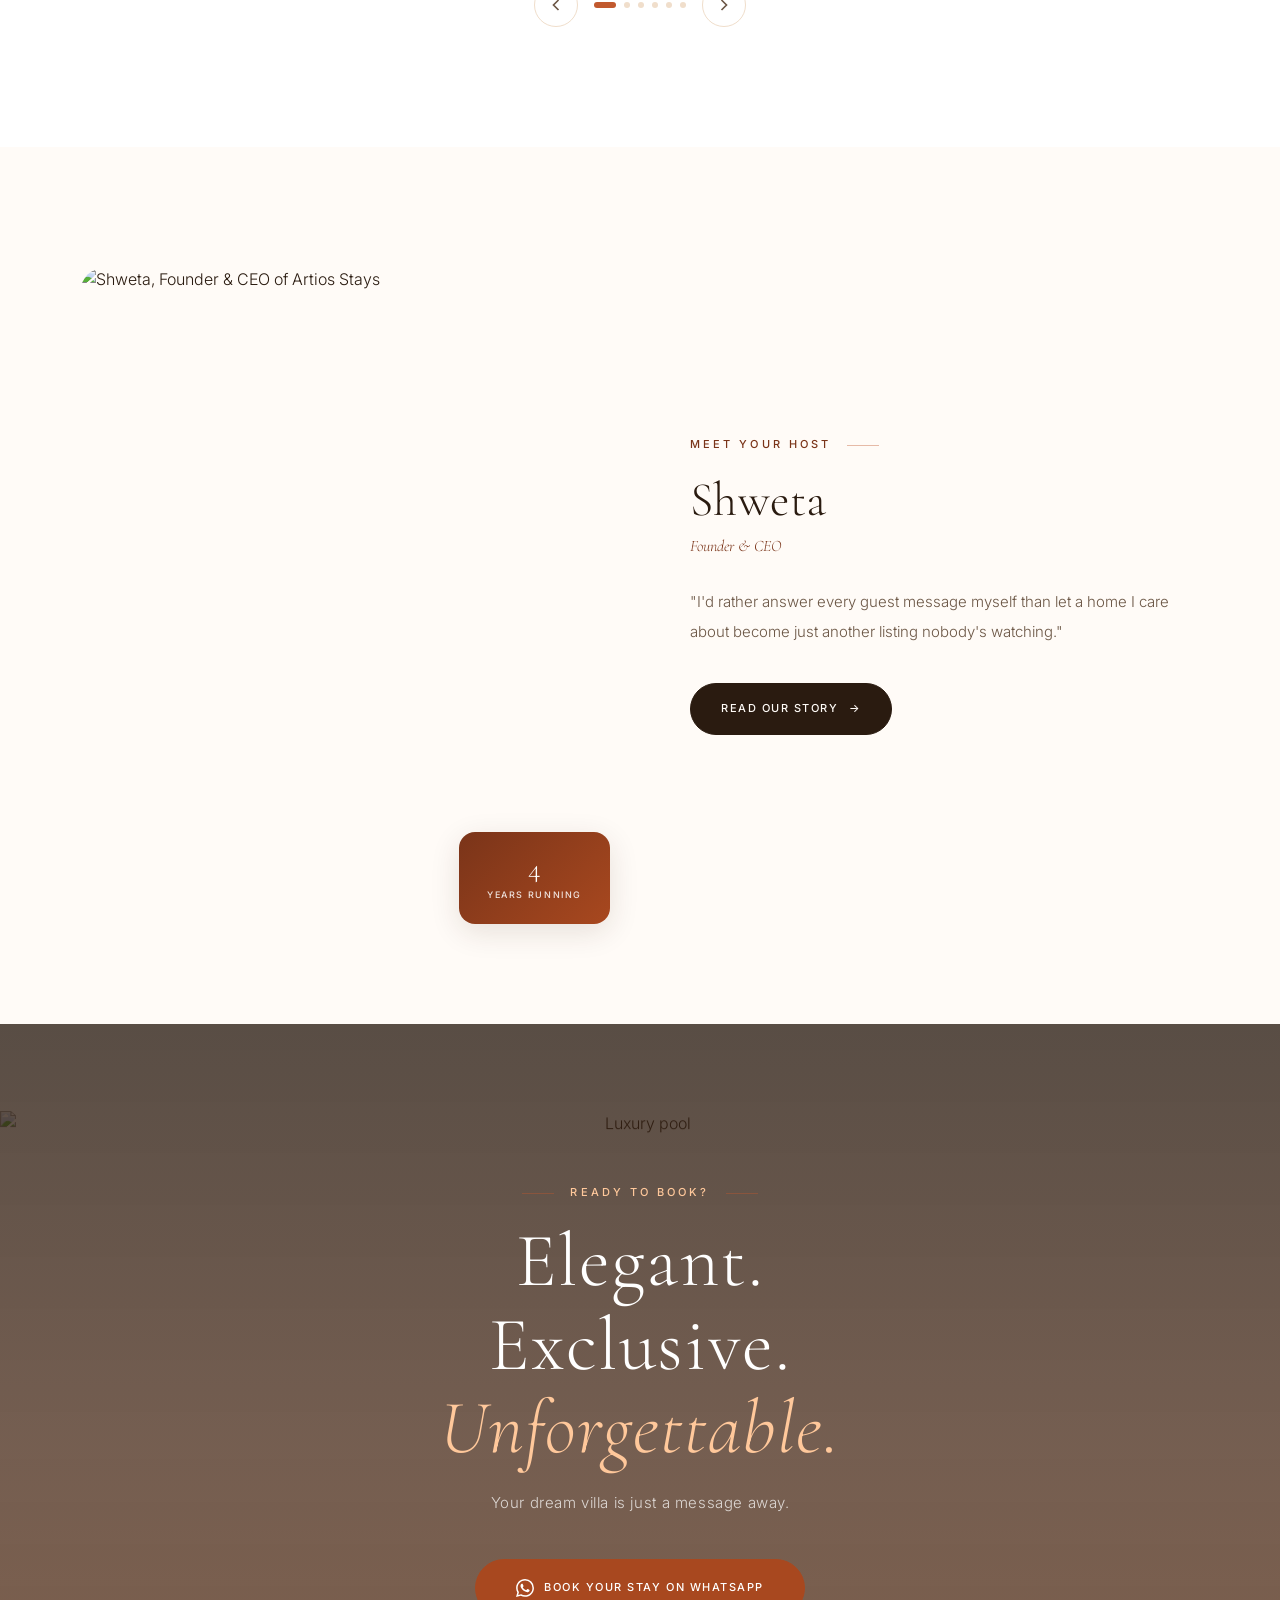
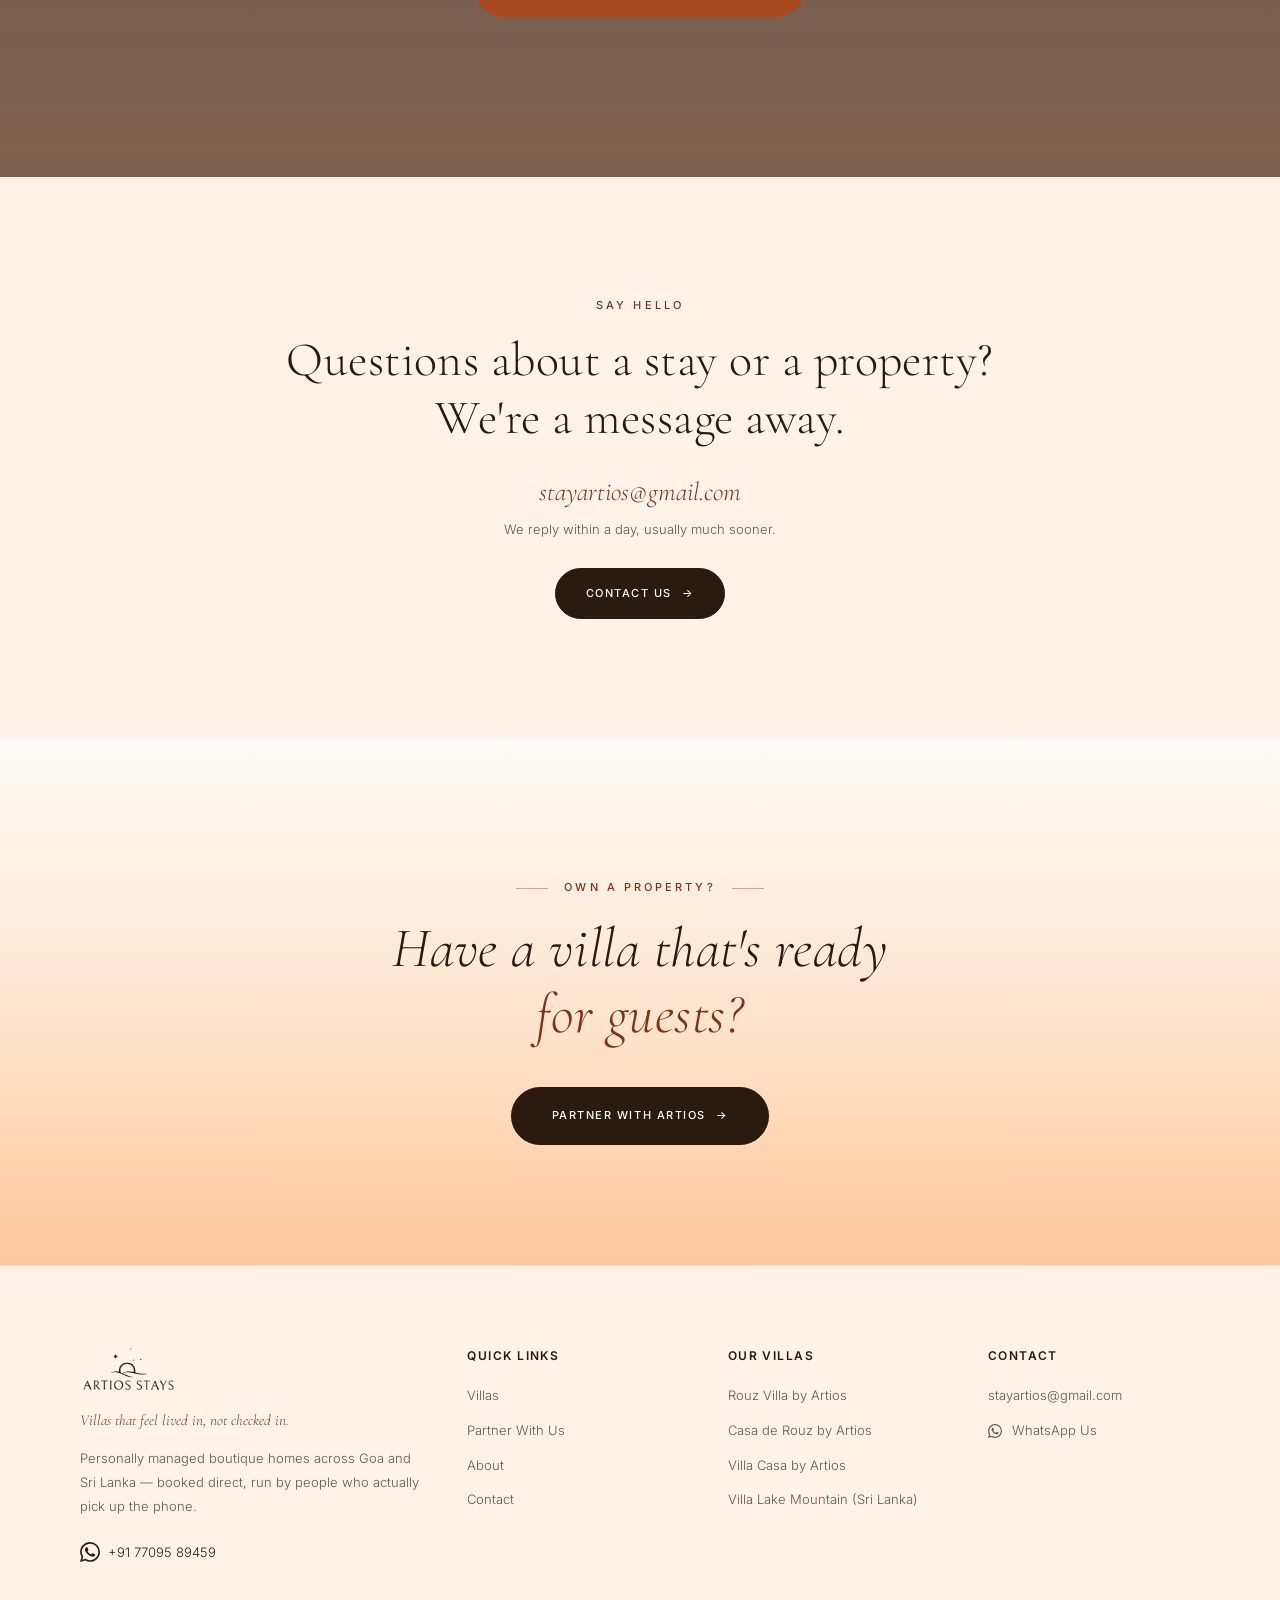
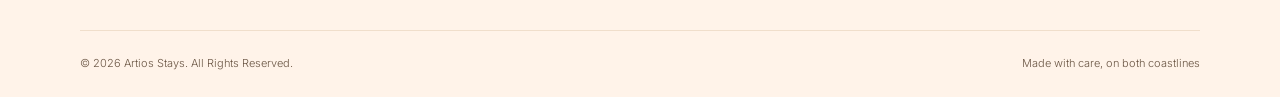
==== commit d2ca2afb: "Simplify hero eyebrow to "Boutique Villas" Co-Authored-By: Claude Sonnet 5 <noreply@anthropic.com>" ====
--- a/index.html
+++ b/index.html
@@ -62,7 +62,7 @@
       </button>
     </div>
     <div class="hero__content">
-      <p class="hero__eyebrow">Boutique Villa Stays</p>
+      <p class="hero__eyebrow">Boutique Villas</p>
       <h1 class="hero__title">Villas that feel <em>lived in,</em><br />not checked in.</h1>
       <p class="hero__subtitle">Personally managed homes along two coastlines<br class="desktop-only" /> — booked direct, run by people who actually pick up the phone.</p>
       <div class="hero__actions">
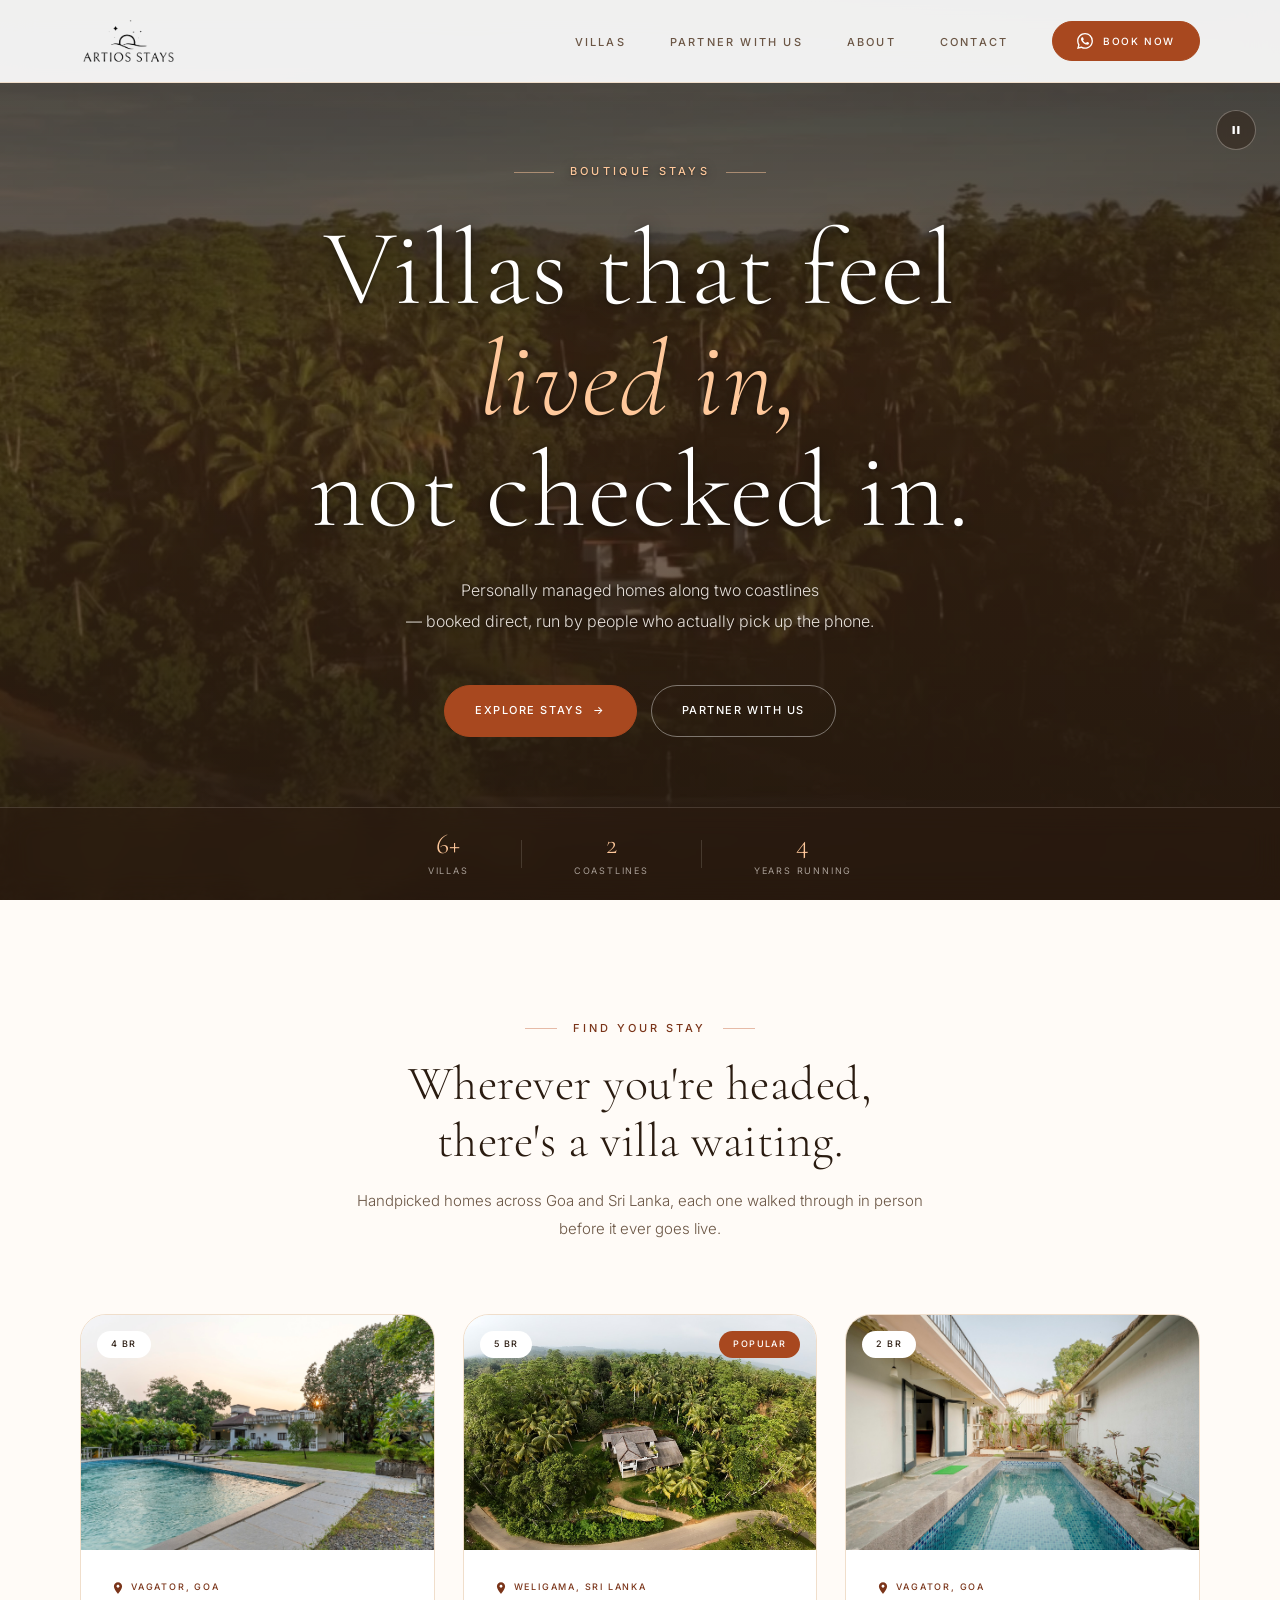
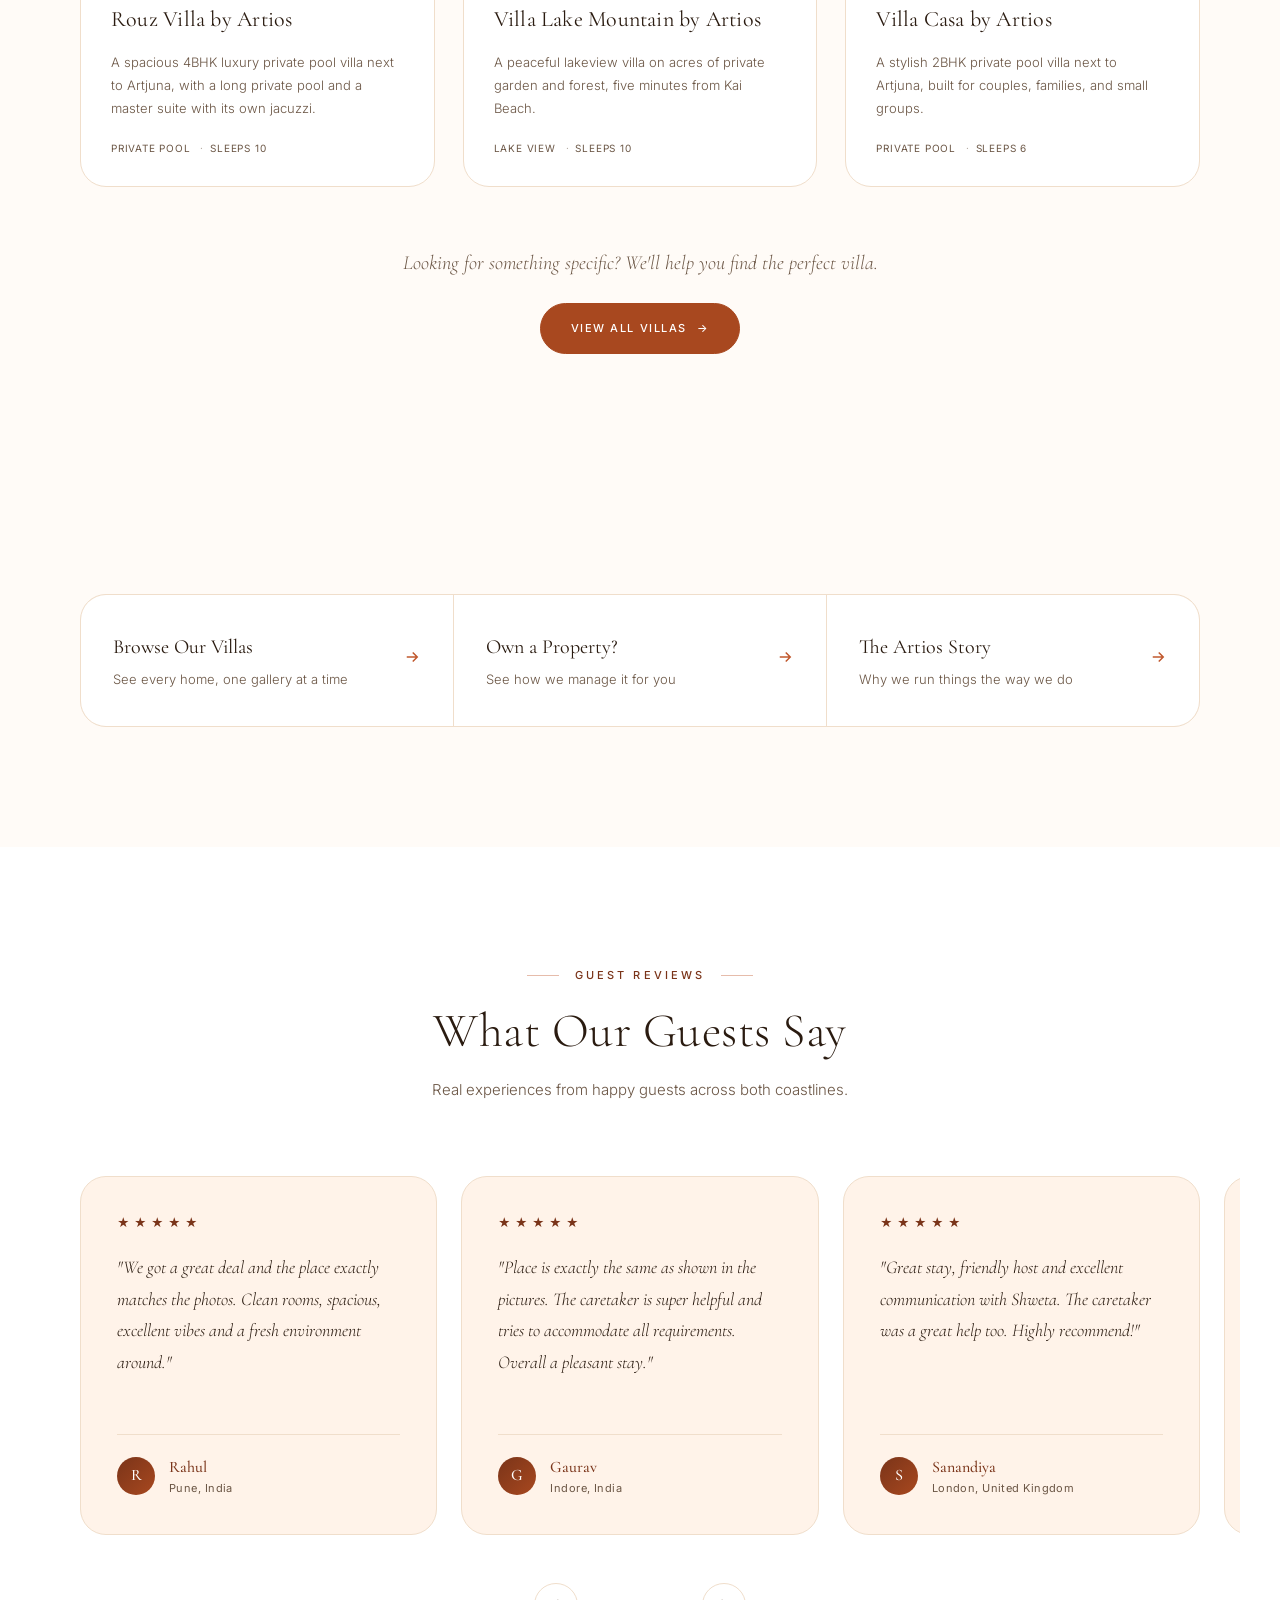
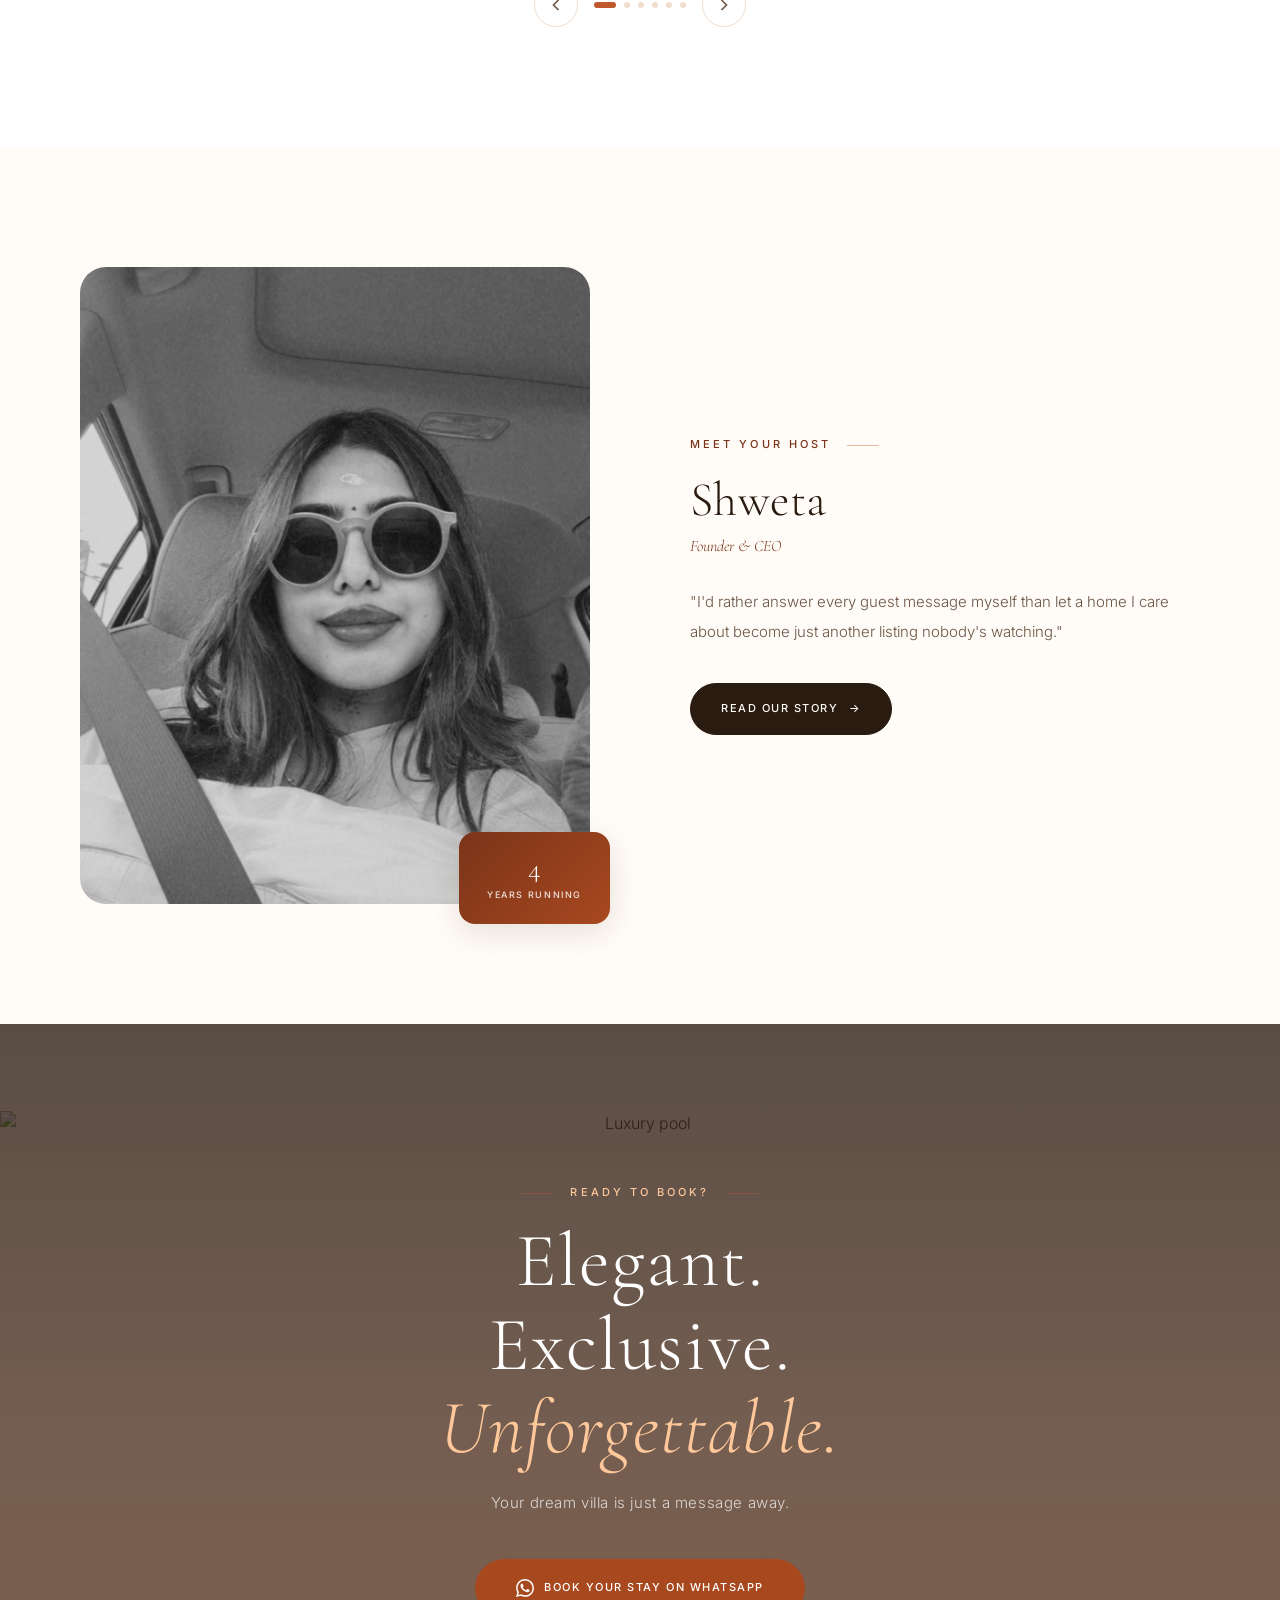
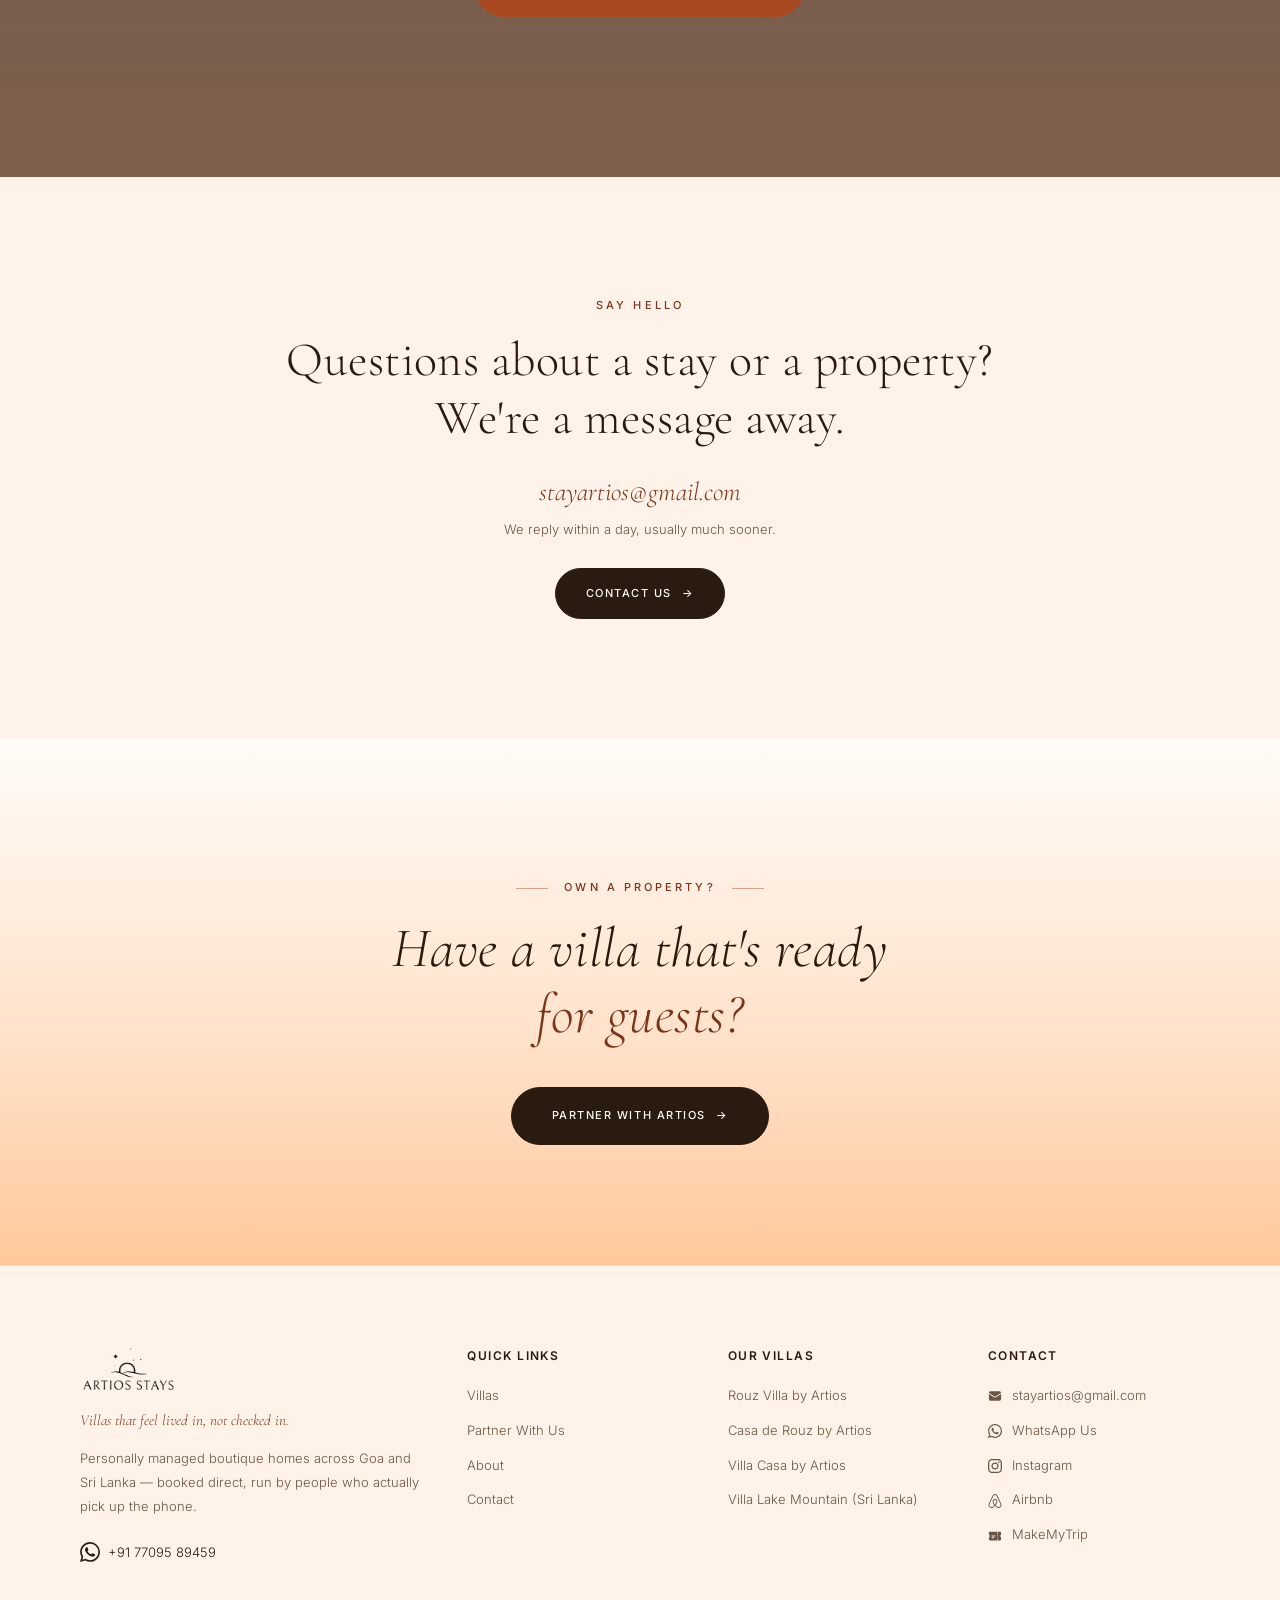
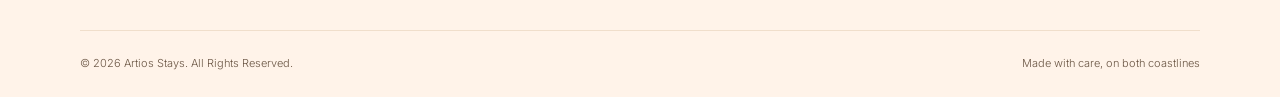
==== commit 1eba6483: "Full villa photo galleries, policy sections, footer socials, clickable cards, real founder photo - V" ====
--- a/index.html
+++ b/index.html
@@ -62,7 +62,7 @@
       </button>
     </div>
     <div class="hero__content">
-      <p class="hero__eyebrow">Boutique Villas</p>
+      <p class="hero__eyebrow">Boutique Stays</p>
       <h1 class="hero__title">Villas that feel <em>lived in,</em><br />not checked in.</h1>
       <p class="hero__subtitle">Personally managed homes along two coastlines<br class="desktop-only" /> — booked direct, run by people who actually pick up the phone.</p>
       <div class="hero__actions">
@@ -72,7 +72,7 @@
     </div>
     <div class="hero__stats">
       <div class="hero__stat">
-        <span class="hero__stat-num">10+</span>
+        <span class="hero__stat-num">6+</span>
         <span class="hero__stat-label">Villas</span>
       </div>
       <div class="hero__stat-divider"></div>
@@ -100,7 +100,7 @@
 
         <article class="property-card" data-animate>
           <div class="property-card__media">
-            <img src="images/villas/rouz-villa-by-artios.jpg" alt="Rouz Villa by Artios — Vagator, Goa" class="property-card__img" loading="lazy" />
+            <a href="villas/rouz-villa-by-artios.html" class="property-card__img-link"><img src="images/villas/rouz-villa-by-artios.jpg" alt="Rouz Villa by Artios — Vagator, Goa" class="property-card__img" loading="lazy" /></a>
             <div class="property-card__badge">4 BR</div>
             <div class="property-card__overlay">
               <a href="https://wa.me/917709589459?text=Hi%2C%20I'm%20interested%20in%20Rouz%20Villa%20by%20Artios" target="_blank" rel="noopener" class="btn btn--gold">Enquire Now</a>
@@ -112,7 +112,7 @@
               Vagator, Goa
             </div>
             <div class="property-card__top">
-              <h3 class="property-card__name">Rouz Villa by Artios</h3>
+              <h3 class="property-card__name"><a href="villas/rouz-villa-by-artios.html">Rouz Villa by Artios</a></h3>
             </div>
             <p class="property-card__desc">A spacious 4BHK luxury private pool villa next to Artjuna, with a long private pool and a master suite with its own jacuzzi.</p>
             <div class="property-card__amenities">
@@ -124,7 +124,7 @@
 
         <article class="property-card property-card--featured" data-animate data-delay="150">
           <div class="property-card__media">
-            <img src="images/villas/villa-lake-mountain-by-artios.jpg" alt="Villa Lake Mountain by Artios — Weligama, Sri Lanka" class="property-card__img" loading="lazy" />
+            <a href="villas/villa-lake-mountain-by-artios.html" class="property-card__img-link"><img src="images/villas/villa-lake-mountain-by-artios.jpg" alt="Villa Lake Mountain by Artios — Weligama, Sri Lanka" class="property-card__img" loading="lazy" /></a>
             <div class="property-card__badge">5 BR</div>
             <div class="property-card__tag">Popular</div>
             <div class="property-card__overlay">
@@ -137,7 +137,7 @@
               Weligama, Sri Lanka
             </div>
             <div class="property-card__top">
-              <h3 class="property-card__name">Villa Lake Mountain by Artios</h3>
+              <h3 class="property-card__name"><a href="villas/villa-lake-mountain-by-artios.html">Villa Lake Mountain by Artios</a></h3>
             </div>
             <p class="property-card__desc">A peaceful lakeview villa on acres of private garden and forest, five minutes from Kai Beach.</p>
             <div class="property-card__amenities">
@@ -149,7 +149,7 @@
 
         <article class="property-card" data-animate data-delay="300">
           <div class="property-card__media">
-            <img src="images/villas/villa-casa-by-artios.jpg" alt="Villa Casa by Artios — Vagator, Goa" class="property-card__img" loading="lazy" />
+            <a href="villas/villa-casa-by-artios.html" class="property-card__img-link"><img src="images/villas/villa-casa-by-artios.jpg" alt="Villa Casa by Artios — Vagator, Goa" class="property-card__img" loading="lazy" /></a>
             <div class="property-card__badge">2 BR</div>
             <div class="property-card__overlay">
               <a href="https://wa.me/917709589459?text=Hi%2C%20I'm%20interested%20in%20Villa%20Casa%20by%20Artios" target="_blank" rel="noopener" class="btn btn--gold">Enquire Now</a>
@@ -161,7 +161,7 @@
               Vagator, Goa
             </div>
             <div class="property-card__top">
-              <h3 class="property-card__name">Villa Casa by Artios</h3>
+              <h3 class="property-card__name"><a href="villas/villa-casa-by-artios.html">Villa Casa by Artios</a></h3>
             </div>
             <p class="property-card__desc">A stylish 2BHK private pool villa next to Artjuna, built for couples, families, and small groups.</p>
             <div class="property-card__amenities">
@@ -341,7 +341,7 @@
       <div class="host__grid">
         <div class="host__image-wrap" data-animate>
           <div class="host__image-frame">
-            <img src="https://images.unsplash.com/photo-1580489944761-15a19d654956?w=600&q=80&auto=format" alt="Shweta, Founder & CEO of Artios Stays" class="host__image" loading="lazy" />
+            <img src="images/founder-shweta.jpg" alt="Shweta, Founder & CEO of Artios Stays" class="host__image" loading="lazy" />
           </div>
           <div class="host__badge">
             <span class="host__badge-num">4</span>
@@ -433,13 +433,36 @@
         <div class="footer__col">
           <h3 class="footer__heading">Contact</h3>
           <ul class="footer__links">
-            <li><a href="mailto:stayartios@gmail.com">stayartios@gmail.com</a></li>
+            <li>
+              <a href="mailto:stayartios@gmail.com">
+                <svg width="14" height="14" viewBox="0 0 24 24" fill="currentColor" style="vertical-align:middle;margin-right:6px"><path d="M1.5 8.67v8.58a3 3 0 0 0 3 3h15a3 3 0 0 0 3-3V8.67l-8.928 5.493a3 3 0 0 1-3.144 0L1.5 8.67Z"/><path d="M22.5 6.908V6.75a3 3 0 0 0-3-3h-15a3 3 0 0 0-3 3v.158l9.714 5.978a1.5 1.5 0 0 0 1.572 0L22.5 6.908Z"/></svg>
+                stayartios@gmail.com
+              </a>
+            </li>
             <li>
               <a href="https://wa.me/917709589459" target="_blank" rel="noopener">
                 <svg width="14" height="14" viewBox="0 0 24 24" fill="currentColor" style="vertical-align:middle;margin-right:6px"><path d="M17.472 14.382c-.297-.149-1.758-.867-2.03-.967-.273-.099-.471-.148-.67.15-.197.297-.767.966-.94 1.164-.173.199-.347.223-.644.075-.297-.15-1.255-.463-2.39-1.475-.883-.788-1.48-1.761-1.653-2.059-.173-.297-.018-.458.13-.606.134-.133.298-.347.446-.52.149-.174.198-.298.298-.497.099-.198.05-.371-.025-.52-.075-.149-.669-1.612-.916-2.207-.242-.579-.487-.5-.669-.51-.173-.008-.371-.01-.57-.01-.198 0-.52.074-.792.372-.272.297-1.04 1.016-1.04 2.479 0 1.462 1.065 2.875 1.213 3.074.149.198 2.096 3.2 5.077 4.487.709.306 1.262.489 1.694.625.712.227 1.36.195 1.871.118.571-.085 1.758-.719 2.006-1.413.248-.694.248-1.289.173-1.413-.074-.124-.272-.198-.57-.347m-5.421 7.403h-.004a9.87 9.87 0 01-5.031-1.378l-.361-.214-3.741.982.998-3.648-.235-.374a9.86 9.86 0 01-1.51-5.26c.001-5.45 4.436-9.884 9.888-9.884 2.64 0 5.122 1.03 6.988 2.898a9.825 9.825 0 012.893 6.994c-.003 5.45-4.437 9.884-9.885 9.884m8.413-18.297A11.815 11.815 0 0012.05 0C5.495 0 .16 5.335.157 11.892c0 2.096.547 4.142 1.588 5.945L.057 24l6.305-1.654a11.882 11.882 0 005.683 1.448h.005c6.554 0 11.89-5.335 11.893-11.893a11.821 11.821 0 00-3.48-8.413z"/></svg>
                 WhatsApp Us
               </a>
             </li>
+            <li>
+              <a href="https://www.instagram.com/artiosstays?igsi=eGt3amtibHN1MGs1" target="_blank" rel="noopener">
+                <svg width="14" height="14" viewBox="0 0 24 24" fill="currentColor" style="vertical-align:middle;margin-right:6px"><path d="M7.0301.084c-1.2768.0602-2.1487.264-2.911.5634-.7888.3075-1.4575.72-2.1228 1.3877-.6652.6677-1.075 1.3368-1.3802 2.127-.2954.7638-.4956 1.6365-.552 2.914-.0564 1.2775-.0689 1.6882-.0626 4.947.0062 3.2586.0206 3.6671.0825 4.9473.061 1.2765.264 2.1482.5635 2.9107.308.7889.72 1.4573 1.388 2.1228.6679.6655 1.3365 1.0743 2.1285 1.38.7632.295 1.6361.4961 2.9134.552 1.2773.056 1.6884.069 4.9462.0627 3.2578-.0062 3.668-.0207 4.9478-.0814 1.28-.0607 2.147-.2652 2.9098-.5633.7889-.3086 1.4578-.72 2.1228-1.3881.665-.6682 1.0745-1.3378 1.3795-2.1284.2957-.7632.4966-1.636.552-2.9124.056-1.2809.0692-1.6898.063-4.948-.0063-3.2583-.021-3.6668-.0817-4.9465-.0607-1.2797-.264-2.1487-.5633-2.9117-.3084-.7889-.72-1.4568-1.3876-2.1228C21.2982 1.33 20.628.9208 19.8378.6165 19.074.321 18.2017.1197 16.9244.0645 15.6471.0093 15.236-.005 11.977.0014 8.718.0076 8.31.0215 7.0301.0839m.1402 21.6932c-1.17-.0509-1.8053-.2453-2.2287-.408-.5606-.216-.96-.4771-1.3819-.895-.422-.4178-.6811-.8186-.9-1.378-.1644-.4234-.3624-1.058-.4171-2.228-.0595-1.2645-.072-1.6442-.079-4.848-.007-3.2037.0053-3.583.0607-4.848.05-1.169.2456-1.805.408-2.2282.216-.5613.4762-.96.895-1.3816.4188-.4217.8184-.6814 1.3783-.9003.423-.1651 1.0575-.3614 2.227-.4171 1.2655-.06 1.6447-.072 4.848-.079 3.2033-.007 3.5835.005 4.8495.0608 1.169.0508 1.8053.2445 2.228.408.5608.216.96.4754 1.3816.895.4217.4194.6816.8176.9005 1.3787.1653.4217.3617 1.056.4169 2.2263.0602 1.2655.0739 1.645.0796 4.848.0058 3.203-.0055 3.5834-.061 4.848-.051 1.17-.245 1.8055-.408 2.2294-.216.5604-.4763.96-.8954 1.3814-.419.4215-.8181.6811-1.3783.9-.4224.1649-1.0577.3617-2.2262.4174-1.2656.0595-1.6448.072-4.8493.079-3.2045.007-3.5825-.006-4.848-.0608M16.953 5.5864A1.44 1.44 0 1 0 18.39 4.144a1.44 1.44 0 0 0-1.437 1.4424M5.8385 12.012c.0067 3.4032 2.7706 6.1557 6.173 6.1493 3.4026-.0065 6.157-2.7701 6.1506-6.1733-.0065-3.4032-2.771-6.1565-6.174-6.1498-3.403.0067-6.156 2.771-6.1496 6.1738M8 12.0077a4 4 0 1 1 4.008 3.9921A3.9996 3.9996 0 0 1 8 12.0077"/></svg>
+                Instagram
+              </a>
+            </li>
+            <li>
+              <a href="https://www.airbnb.co.uk/rooms/1516764955832490836?unique_share_id=2057a000-b1b3-403f-a3a6-4c23b1572ab3&amp;viralityEntryPoint=1&amp;s=76" target="_blank" rel="noopener">
+                <svg width="14" height="14" viewBox="0 0 24 24" fill="currentColor" style="vertical-align:middle;margin-right:6px"><path d="M12.001 18.275c-1.353-1.697-2.148-3.184-2.413-4.457-.263-1.027-.16-1.848.291-2.465.477-.71 1.188-1.056 2.121-1.056s1.643.345 2.12 1.063c.446.61.558 1.432.286 2.465-.291 1.298-1.085 2.785-2.412 4.458zm9.601 1.14c-.185 1.246-1.034 2.28-2.2 2.783-2.253.98-4.483-.583-6.392-2.704 3.157-3.951 3.74-7.028 2.385-9.018-.795-1.14-1.933-1.695-3.394-1.695-2.944 0-4.563 2.49-3.927 5.382.37 1.565 1.352 3.343 2.917 5.332-.98 1.085-1.91 1.856-2.732 2.333-.636.344-1.245.558-1.828.609-2.679.399-4.778-2.2-3.825-4.88.132-.345.395-.98.845-1.961l.025-.053c1.464-3.178 3.242-6.79 5.285-10.795l.053-.132.58-1.116c.45-.822.635-1.19 1.351-1.643.346-.21.77-.315 1.246-.315.954 0 1.698.558 2.016 1.007.158.239.345.557.582.953l.558 1.089.08.159c2.041 4.004 3.821 7.608 5.279 10.794l.026.025.533 1.22.318.764c.243.613.294 1.222.213 1.858zm1.22-2.39c-.186-.583-.505-1.271-.9-2.094v-.03c-1.889-4.006-3.642-7.608-5.307-10.844l-.111-.163C15.317 1.461 14.468 0 12.001 0c-2.44 0-3.476 1.695-4.535 3.898l-.081.16c-1.669 3.236-3.421 6.843-5.303 10.847v.053l-.559 1.22c-.21.504-.317.768-.345.847C-.172 20.74 2.611 24 5.98 24c.027 0 .132 0 .265-.027h.372c1.75-.213 3.554-1.325 5.384-3.317 1.829 1.989 3.635 3.104 5.382 3.317h.372c.133.027.239.027.265.027 3.37.003 6.152-3.261 4.802-6.975z"/></svg>
+                Airbnb
+              </a>
+            </li>
+            <li>
+              <a href="https://www.makemytrip.com/hotels/villa_rouz_pool_jaccuzi_cook_4_min_to_beach_garden-details-goa.html" target="_blank" rel="noopener">
+                <svg width="14" height="14" viewBox="0 0 24 24" fill="currentColor" style="vertical-align:middle;margin-right:6px"><path fill-rule="evenodd" clip-rule="evenodd" d="M1.5 6.375c0-1.036.84-1.875 1.875-1.875h17.25c1.035 0 1.875.84 1.875 1.875v3.026a.75.75 0 0 1-.375.65 2.249 2.249 0 0 0 0 3.898.75.75 0 0 1 .375.65v3.026c0 1.035-.84 1.875-1.875 1.875H3.375A1.875 1.875 0 0 1 1.5 17.625v-3.026a.75.75 0 0 1 .374-.65 2.249 2.249 0 0 0 0-3.898.75.75 0 0 1-.374-.65V6.375Zm15-1.125a.75.75 0 0 1 .75.75v.75a.75.75 0 0 1-1.5 0V6a.75.75 0 0 1 .75-.75Zm.75 4.5a.75.75 0 0 0-1.5 0v.75a.75.75 0 0 0 1.5 0v-.75Zm-.75 3a.75.75 0 0 1 .75.75v.75a.75.75 0 0 1-1.5 0v-.75a.75.75 0 0 1 .75-.75Zm.75 4.5a.75.75 0 0 0-1.5 0V18a.75.75 0 0 0 1.5 0v-.75ZM6 12a.75.75 0 0 1 .75-.75H12a.75.75 0 0 1 0 1.5H6.75A.75.75 0 0 1 6 12Zm.75 2.25a.75.75 0 0 0 0 1.5h3a.75.75 0 0 0 0-1.5h-3Z"/></svg>
+                MakeMyTrip
+              </a>
+            </li>
           </ul>
         </div>
       </div>
--- a/css/style.css
+++ b/css/style.css
@@ -665,12 +665,26 @@
   margin-bottom: 60px;
 }
 .property-card {
+  position: relative;
   background: var(--white);
   border: 1px solid var(--border-light);
   border-radius: var(--radius-card);
   overflow: hidden;
   transition: box-shadow var(--transition), transform var(--transition);
 }
+/* Stretched-link: makes the *entire* card open the villa page, not just
+   the photo or the name text. The <a> itself stays static (unpositioned)
+   so its ::after's position:absolute resolves against the nearest
+   positioned ancestor — .property-card above — letting inset:0 cover the
+   whole card exactly, at any card height, with no hardcoded size. The
+   WhatsApp "Enquire Now" button stays reachable on top via its own
+   higher z-index below. */
+.property-card__name a::after {
+  content: '';
+  position: absolute;
+  inset: 0;
+  z-index: 1;
+}
 .property-card:hover {
   box-shadow: var(--shadow-lg);
   transform: translateY(-6px);
@@ -680,6 +694,7 @@
   overflow: hidden;
   aspect-ratio: 3/2;
 }
+.property-card__img-link { display: block; width: 100%; height: 100%; }
 .property-card__img {
   width: 100%; height: 100%;
   object-fit: cover;
@@ -717,9 +732,21 @@
   align-items: center;
   justify-content: center;
   opacity: 0;
+  /* Always pointer-events:none, even while shown on hover — it's a full-
+     photo dark tint that only exists to center one small button; without
+     this, the *whole* photo (not just the button) would swallow clicks the
+     instant it's hovered, silently blocking .property-card__img-link
+     underneath everywhere except exactly on the button. The button itself
+     re-enables its own pointer-events below. */
+  pointer-events: none;
   transition: opacity var(--transition);
 }
 .property-card:hover .property-card__overlay { opacity: 1; }
+/* z-index:2 — one tier above the whole-card stretched-link (z-index:1 on
+   .property-card__name a::after) so this button still wins the click,
+   not the link underneath it, even though the stretched link now covers
+   the photo too. */
+.property-card__overlay .btn { pointer-events: auto; z-index: 2; }
 .property-card__body { padding: 30px; }
 .property-card__location {
   display: flex;
@@ -741,6 +768,12 @@
   margin-bottom: 10px;
   line-height: 1.3;
 }
+.property-card__name a {
+  color: inherit;
+  text-decoration: none;
+  transition: color var(--transition);
+}
+.property-card__name a:hover { color: var(--terracotta-deep); }
 .property-card__desc {
   font-size: 13px;
   font-weight: 300;
@@ -1941,3 +1974,244 @@
   .hero__stat-divider { height: 24px; }
   .stat-band__divider { display: none; }
 }
+
+/* ═════════════════════════════════════════
+   Villa detail pages (villas/<slug>.html) —
+   real per-property pages pulled from
+   theartiosstays.com: gallery + full copy.
+   ═════════════════════════════════════════ */
+.villa-detail__back {
+  display: inline-flex;
+  align-items: center;
+  gap: 6px;
+  font-size: 12px;
+  font-weight: 500;
+  color: var(--text-on-light-mid);
+  margin: 128px 0 24px;
+  transition: color var(--transition), gap var(--transition);
+}
+.villa-detail__back:hover { color: var(--terracotta-deep); gap: 10px; }
+.villa-detail__eyebrow { justify-content: flex-start; margin-bottom: 12px; }
+.villa-detail__title {
+  font-family: var(--font-serif);
+  font-size: clamp(32px, 4vw, 48px);
+  font-weight: 400;
+  color: var(--text-on-light);
+  margin-bottom: 10px;
+}
+.villa-detail__tagline {
+  font-size: 15px;
+  font-weight: 300;
+  color: var(--text-on-light-mid);
+  margin-bottom: 32px;
+}
+
+/* Gallery carousel — one real <img> per slide, translateX'd as a strip.
+   No library: main.js just measures the viewport and moves the track. */
+.villa-gallery {
+  position: relative;
+  max-width: 1200px;
+  margin: 0 auto 56px;
+  padding: 0 40px;
+}
+.villa-gallery__viewport {
+  position: relative;
+  overflow: hidden;
+  border-radius: var(--radius-card);
+  aspect-ratio: 16 / 9;
+  background: var(--cream-2);
+}
+.villa-gallery__track {
+  display: flex;
+  height: 100%;
+  transition: transform 0.5s cubic-bezier(0.4, 0, 0.2, 1);
+}
+.villa-gallery__track img {
+  width: 100%;
+  height: 100%;
+  object-fit: cover;
+  flex: 0 0 100%;
+}
+.villa-gallery__btn {
+  position: absolute;
+  top: 50%;
+  transform: translateY(-50%);
+  width: 44px;
+  height: 44px;
+  border-radius: 50%;
+  background: rgba(255,255,255,.92);
+  color: var(--text-on-light);
+  display: flex;
+  align-items: center;
+  justify-content: center;
+  box-shadow: var(--shadow-md);
+  font-size: 18px;
+  transition: background var(--transition), transform 0.15s ease;
+  z-index: 2;
+}
+.villa-gallery__btn:hover { background: var(--white); }
+.villa-gallery__btn:active { transform: translateY(-50%) scale(0.92); }
+.villa-gallery__btn--prev { left: 56px; }
+.villa-gallery__btn--next { right: 56px; }
+.villa-gallery__counter {
+  position: absolute;
+  right: 20px;
+  bottom: 20px;
+  z-index: 2;
+  padding: 5px 14px;
+  border-radius: var(--radius-pill);
+  background: rgba(42,27,16,.55);
+  color: var(--white);
+  font-size: 12px;
+  font-weight: 500;
+  letter-spacing: 0.03em;
+}
+.villa-gallery__dots {
+  display: flex;
+  justify-content: center;
+  gap: 8px;
+  margin-top: 16px;
+}
+.villa-gallery__dot {
+  width: 7px;
+  height: 7px;
+  border-radius: 50%;
+  border: none;
+  background: var(--border-light);
+  transition: var(--transition);
+}
+.villa-gallery__dot.active { background: var(--terracotta); width: 20px; border-radius: var(--radius-pill); }
+
+/* Body layout — copy + amenities on the left, a sticky enquiry card on
+   the right (mirrors the common villa-listing pattern their own site uses). */
+.villa-detail__grid {
+  display: grid;
+  grid-template-columns: 1fr 340px;
+  gap: 64px;
+  align-items: start;
+  padding-bottom: 100px;
+}
+.villa-detail__facts {
+  display: flex;
+  flex-wrap: wrap;
+  gap: 20px;
+  padding-bottom: 20px;
+  margin-bottom: 20px;
+  border-bottom: 1px solid var(--border-light);
+  font-size: 14px;
+  color: var(--text-on-light);
+  font-weight: 500;
+}
+.villa-detail__tags {
+  display: flex;
+  flex-wrap: wrap;
+  gap: 8px;
+  margin-bottom: 28px;
+}
+.villa-detail__tag {
+  padding: 7px 16px;
+  border-radius: var(--radius-pill);
+  background: var(--cream-2);
+  color: var(--terracotta-deep);
+  font-size: 11px;
+  font-weight: 500;
+  letter-spacing: 0.02em;
+}
+.villa-detail__desc {
+  font-size: 15px;
+  line-height: 1.9;
+  color: var(--text-on-light-mid);
+  margin-bottom: 40px;
+}
+.villa-detail__subhead {
+  font-family: var(--font-serif);
+  font-size: 22px;
+  font-weight: 400;
+  color: var(--text-on-light);
+  margin-bottom: 20px;
+}
+.villa-detail__bullets { display: grid; gap: 18px; margin-bottom: 44px; }
+.villa-detail__bullets li {
+  font-size: 14px;
+  line-height: 1.7;
+  color: var(--text-on-light-mid);
+  padding-left: 22px;
+  position: relative;
+}
+.villa-detail__bullets li::before {
+  content: '';
+  position: absolute;
+  left: 0;
+  top: 8px;
+  width: 6px;
+  height: 6px;
+  border-radius: 50%;
+  background: var(--terracotta);
+}
+.villa-detail__bullets li strong { color: var(--text-on-light); font-weight: 600; }
+/* House Rules / Cancellation Policy / Things to Know — same list style as
+   the feature bullets above, just tighter and quieter since this is
+   logistics copy, not selling copy. */
+.villa-detail__bullets--policy { gap: 12px; margin-bottom: 40px; }
+/* --text-on-light-light is too pale for real body text on white/cream
+   (down to ~2.3:1, fails AA — see project notes) — this stays on
+   --text-on-light-mid like every other real-text color on this page. */
+.villa-detail__bullets--policy li { font-size: 13px; color: var(--text-on-light-mid); }
+.villa-detail__bullets--policy li strong { color: var(--text-on-light); }
+.villa-detail__bullets--policy li::before { background: var(--text-on-light-mid); }
+.villa-detail__amenities {
+  display: grid;
+  grid-template-columns: 1fr 1fr;
+  gap: 12px 24px;
+  margin-bottom: 8px;
+}
+.villa-detail__amenities li {
+  font-size: 13px;
+  color: var(--text-on-light-mid);
+  padding-left: 20px;
+  position: relative;
+  list-style: none;
+}
+.villa-detail__amenities li::before {
+  content: '✓';
+  position: absolute;
+  left: 0;
+  color: var(--terracotta);
+  font-weight: 600;
+}
+
+/* Sticky enquiry card */
+.villa-detail__aside { position: sticky; top: 110px; }
+.villa-detail__card {
+  background: var(--white);
+  border: 1px solid var(--border-light);
+  border-radius: var(--radius-card);
+  padding: 32px 28px;
+  box-shadow: var(--shadow-md);
+  text-align: center;
+}
+.villa-detail__card-price {
+  font-family: var(--font-serif);
+  font-size: 22px;
+  color: var(--terracotta-deep);
+  margin-bottom: 4px;
+}
+.villa-detail__card-note {
+  font-size: 12px;
+  color: var(--text-on-light-mid);
+  margin-bottom: 20px;
+  line-height: 1.6;
+}
+.villa-detail__card .btn { width: 100%; justify-content: center; }
+.villa-detail__card .btn + .btn { margin-top: 10px; }
+
+@media (max-width: 900px) {
+  .villa-detail__back { margin: 108px 0 20px; }
+  .villa-gallery { padding: 0 20px; margin-bottom: 40px; }
+  .villa-gallery__btn { width: 38px; height: 38px; }
+  .villa-gallery__btn--prev { left: 12px; }
+  .villa-gallery__btn--next { right: 12px; }
+  .villa-detail__grid { grid-template-columns: 1fr; gap: 40px; padding-bottom: 72px; }
+  .villa-detail__aside { position: static; }
+  .villa-detail__amenities { grid-template-columns: 1fr; }
+}
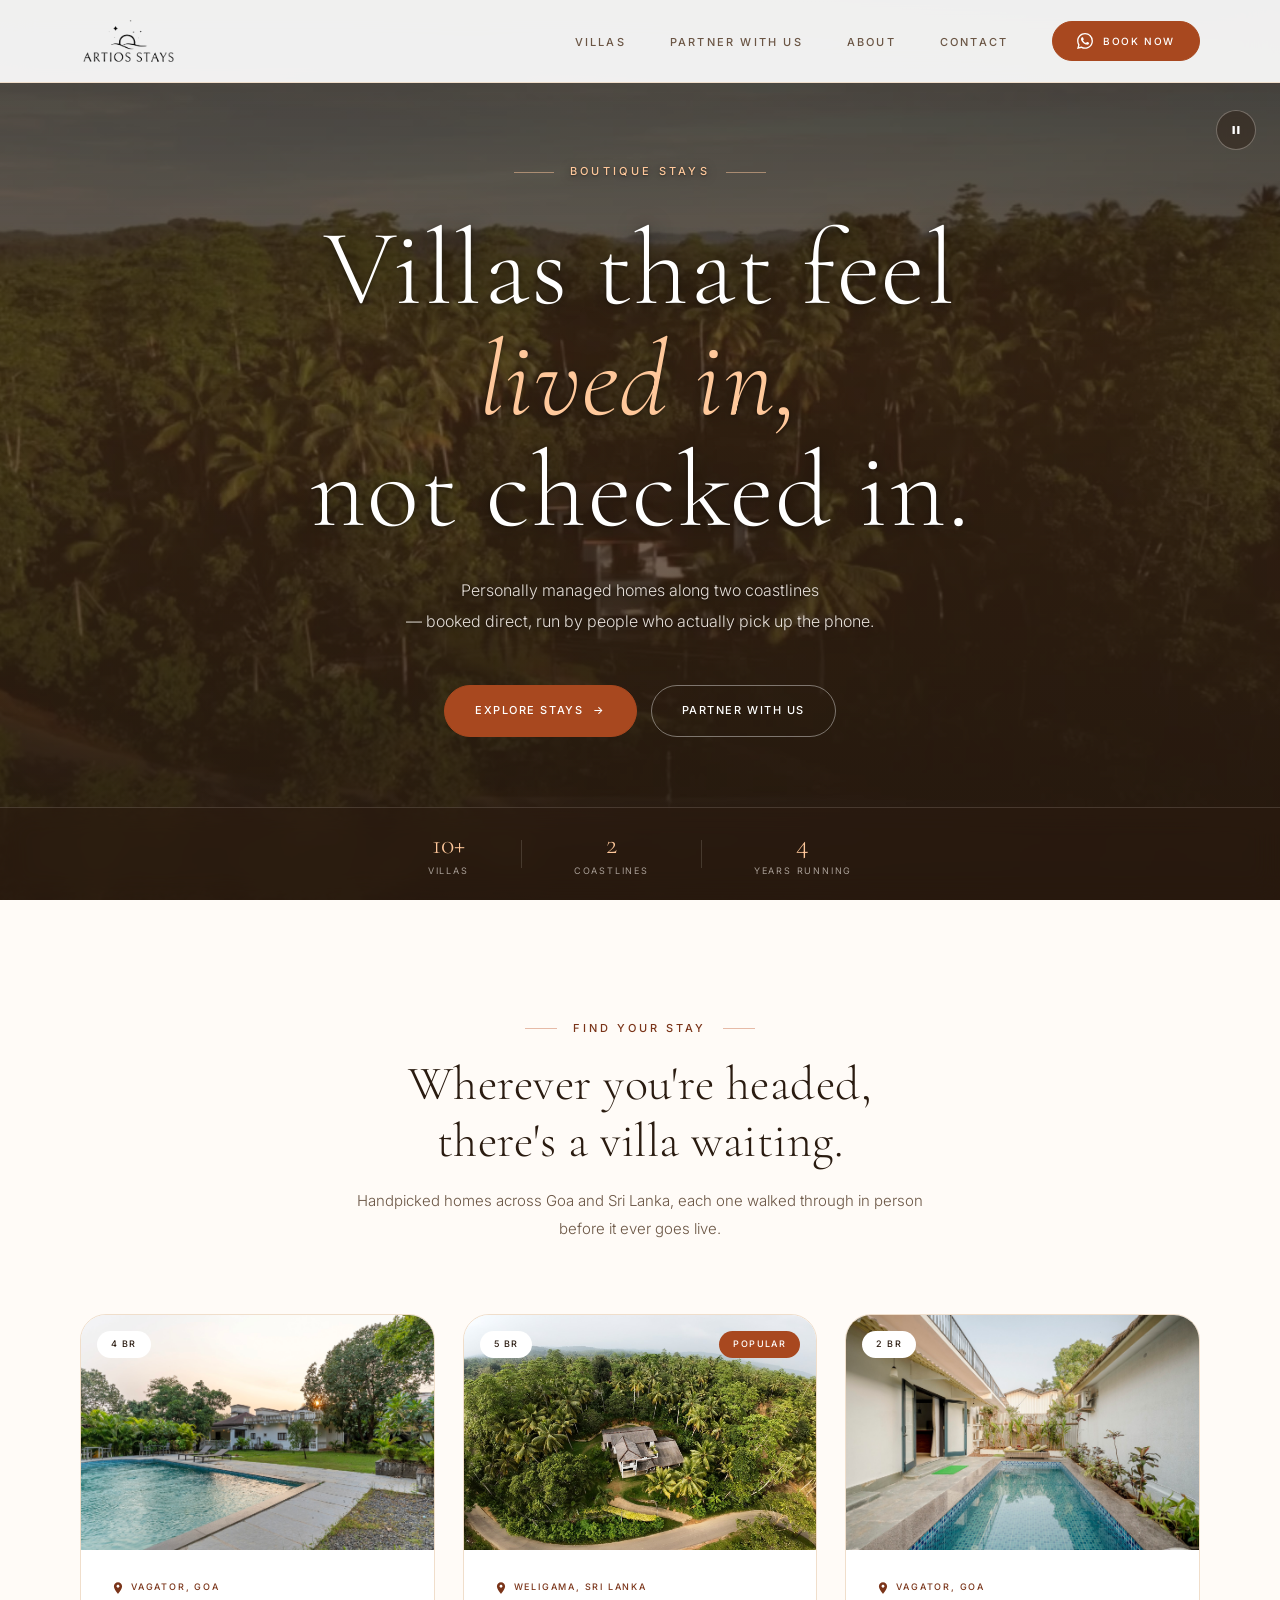
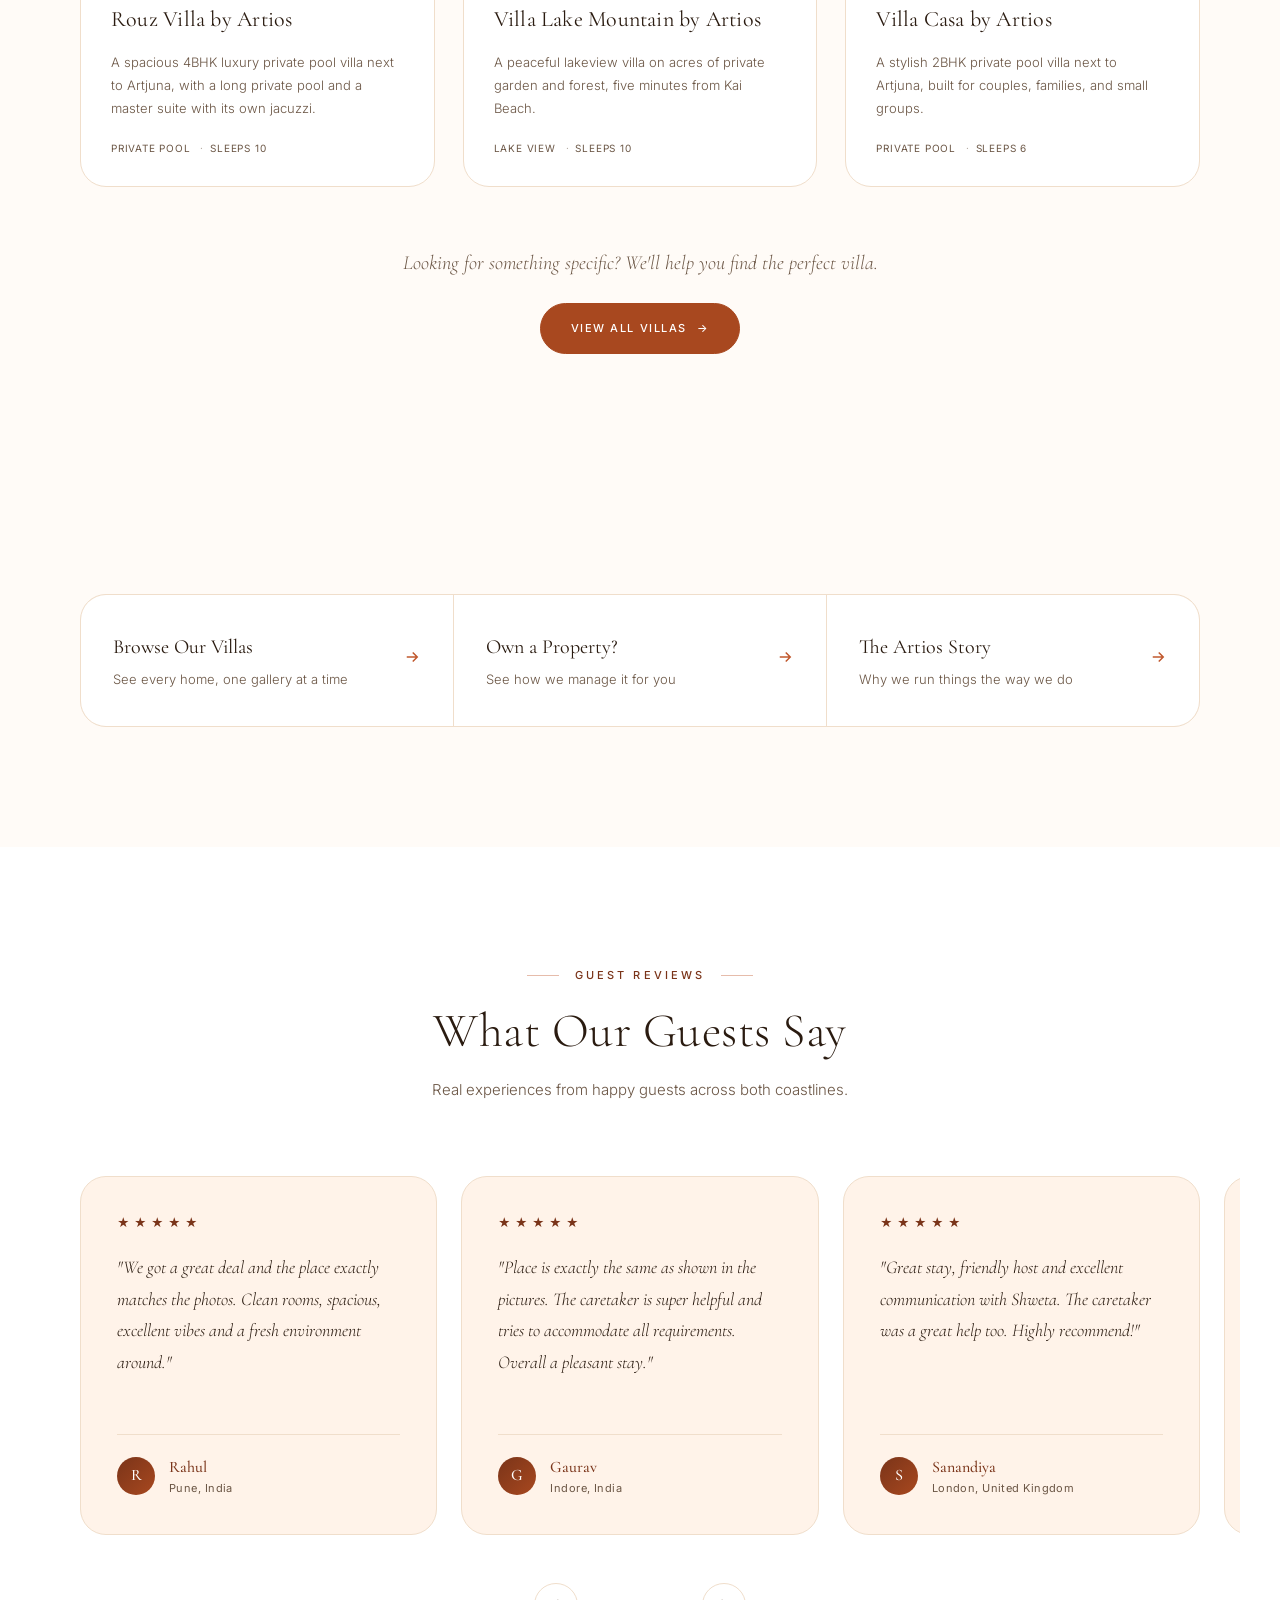
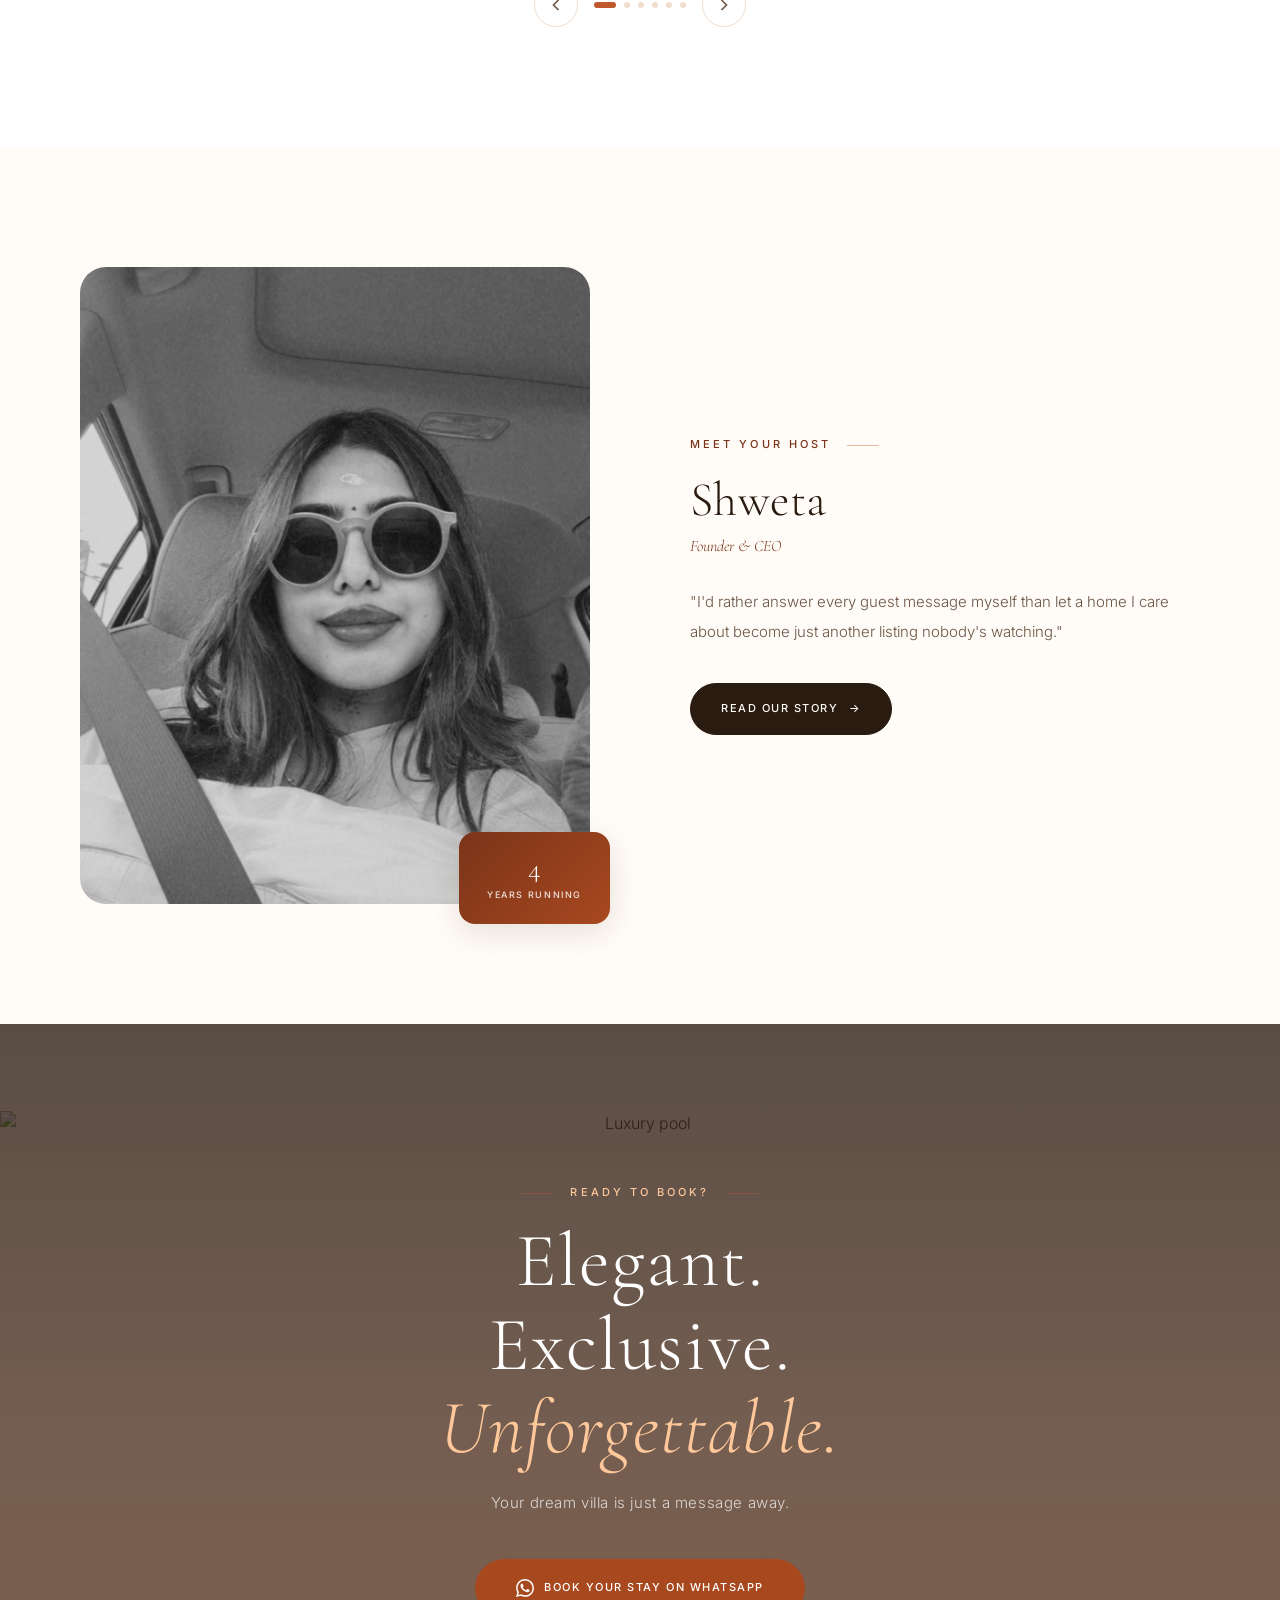
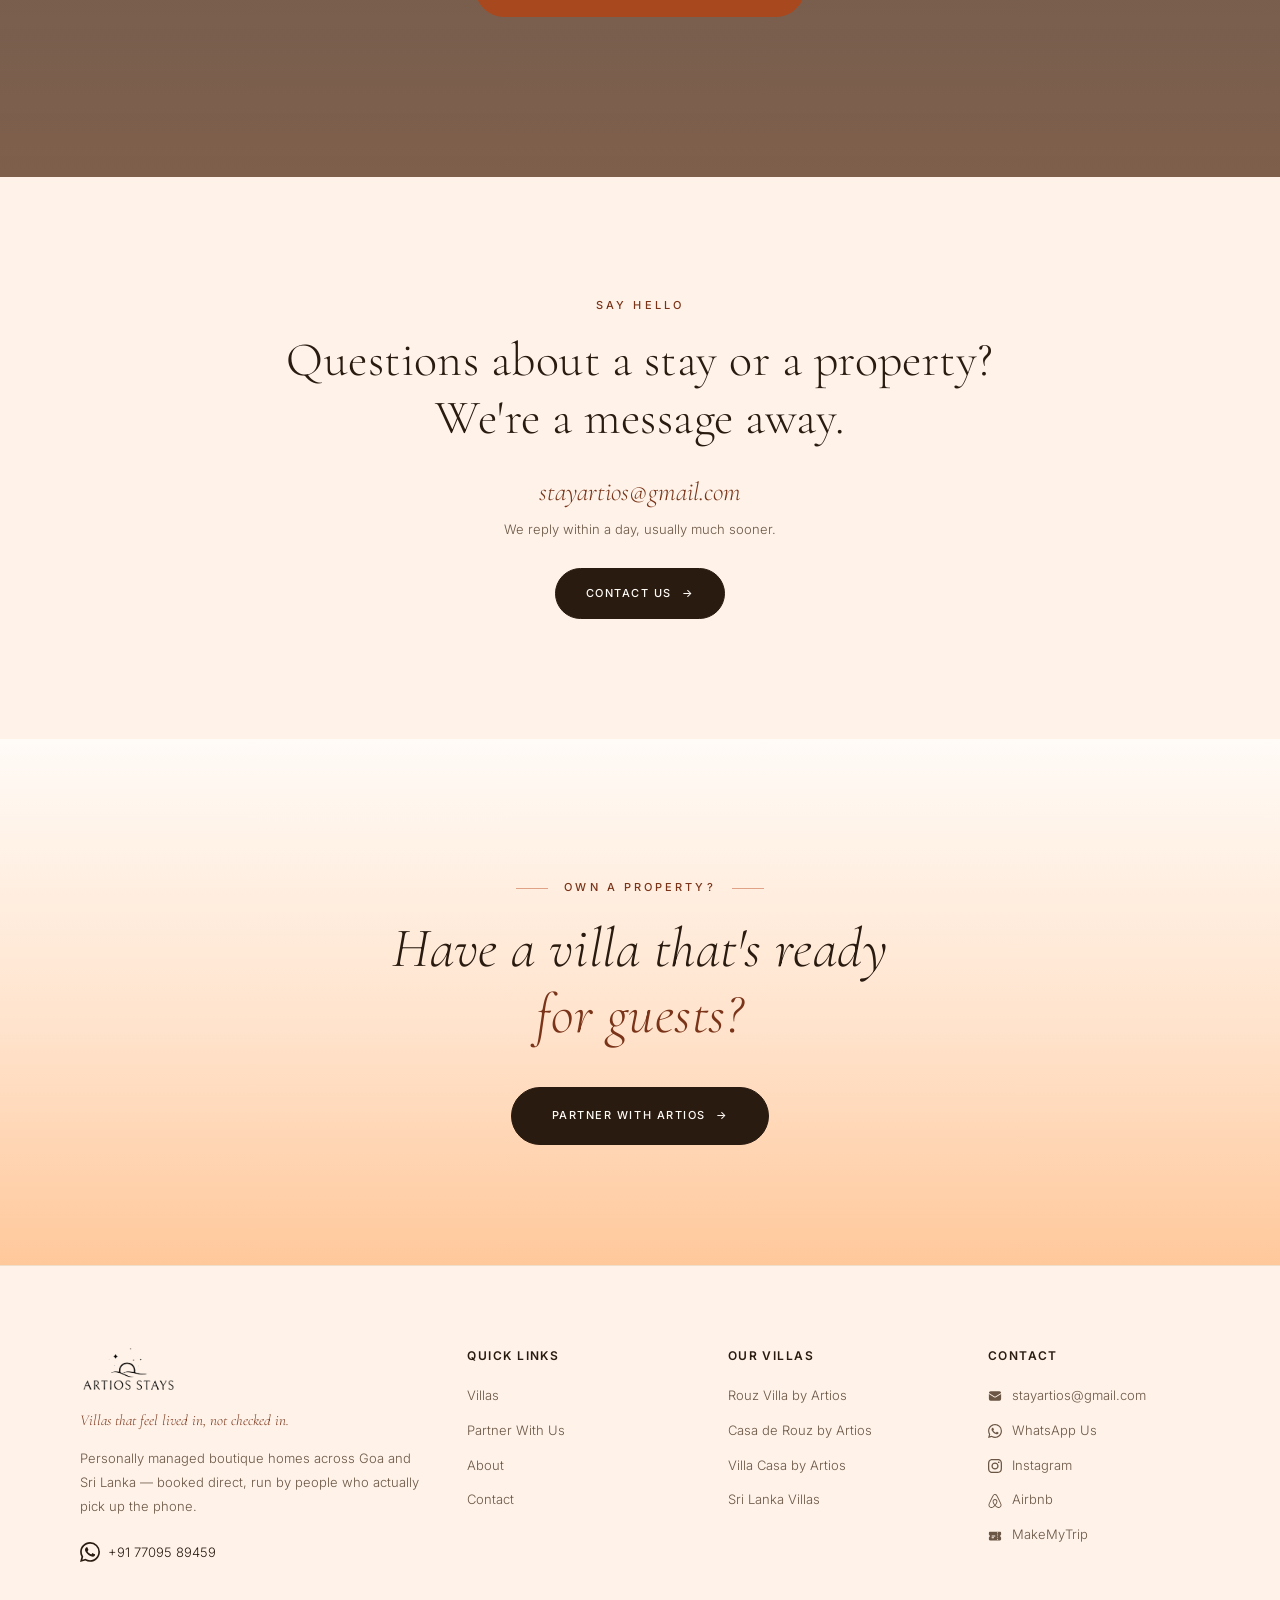
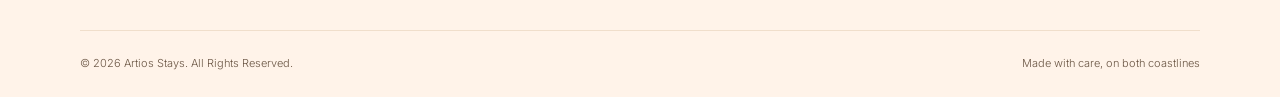
==== commit 4ef0382f: "Add Oruwa by Artios villa; restore 10+ villas stat; testimonial names - New villa: Oruwa by Artios (" ====
--- a/index.html
+++ b/index.html
@@ -72,7 +72,7 @@
     </div>
     <div class="hero__stats">
       <div class="hero__stat">
-        <span class="hero__stat-num">6+</span>
+        <span class="hero__stat-num">10+</span>
         <span class="hero__stat-label">Villas</span>
       </div>
       <div class="hero__stat-divider"></div>
@@ -427,7 +427,7 @@
             <li><a href="https://wa.me/917709589459?text=Rouz%20Villa%20by%20Artios%20enquiry" target="_blank" rel="noopener">Rouz Villa by Artios</a></li>
             <li><a href="https://wa.me/917709589459?text=Casa%20de%20Rouz%20by%20Artios%20enquiry" target="_blank" rel="noopener">Casa de Rouz by Artios</a></li>
             <li><a href="https://wa.me/917709589459?text=Villa%20Casa%20by%20Artios%20enquiry" target="_blank" rel="noopener">Villa Casa by Artios</a></li>
-            <li><a href="villas.html#sri-lanka">Villa Lake Mountain (Sri Lanka)</a></li>
+            <li><a href="villas.html#sri-lanka">Sri Lanka Villas</a></li>
           </ul>
         </div>
         <div class="footer__col">
--- a/css/style.css
+++ b/css/style.css
@@ -1386,30 +1386,6 @@
   width: 5px; height: 5px;
   border-radius: 50%;
   background: var(--terracotta);
-}
-
-/* Stat card (70:30), nested in the payoff process-card */
-.stat-card {
-  background: var(--gradient-terracotta);
-  border-radius: var(--radius-card-sm);
-  padding: 26px 28px;
-  margin-bottom: 20px;
-  box-shadow: var(--shadow-md);
-}
-.stat-card__ratio {
-  font-family: var(--font-serif);
-  font-size: 38px;
-  font-weight: 400;
-  color: var(--white);
-  margin-bottom: 8px;
-  letter-spacing: 0.02em;
-}
-.stat-card__ratio span { color: rgba(255,255,255,.6); }
-.stat-card__desc {
-  font-size: 13px;
-  font-weight: 300;
-  color: rgba(255,255,255,.92);
-  line-height: 1.7;
 }
 
 /* Owner testimonials (2-up quote cards, light section) */
@@ -1956,8 +1932,6 @@
   .work__grid { gap: 32px; }
   .lead-form { padding: 26px; }
   .lead-form__row { grid-template-columns: 1fr; }
-  .stat-card { padding: 22px 20px; }
-  .stat-card__ratio { font-size: 32px; }
   .cta-gradient { padding: 100px 20px 90px; }
 
   .simple-hero { padding: 140px 20px 70px; }
@@ -2051,6 +2025,13 @@
 }
 .villa-gallery__btn:hover { background: var(--white); }
 .villa-gallery__btn:active { transform: translateY(-50%) scale(0.92); }
+/* main.js sets .hidden on these for single-photo galleries — the
+   attribute selector's higher specificity is what makes this actually
+   win over the class's own `display:flex` above (the [hidden] rule in
+   the browser's default stylesheet alone can't, since author styles beat
+   user-agent styles at equal specificity). Only surfaced once a villa
+   with a single photo (Oruwa) actually exercised this code path. */
+.villa-gallery__btn[hidden] { display: none; }
 .villa-gallery__btn--prev { left: 56px; }
 .villa-gallery__btn--next { right: 56px; }
 .villa-gallery__counter {
